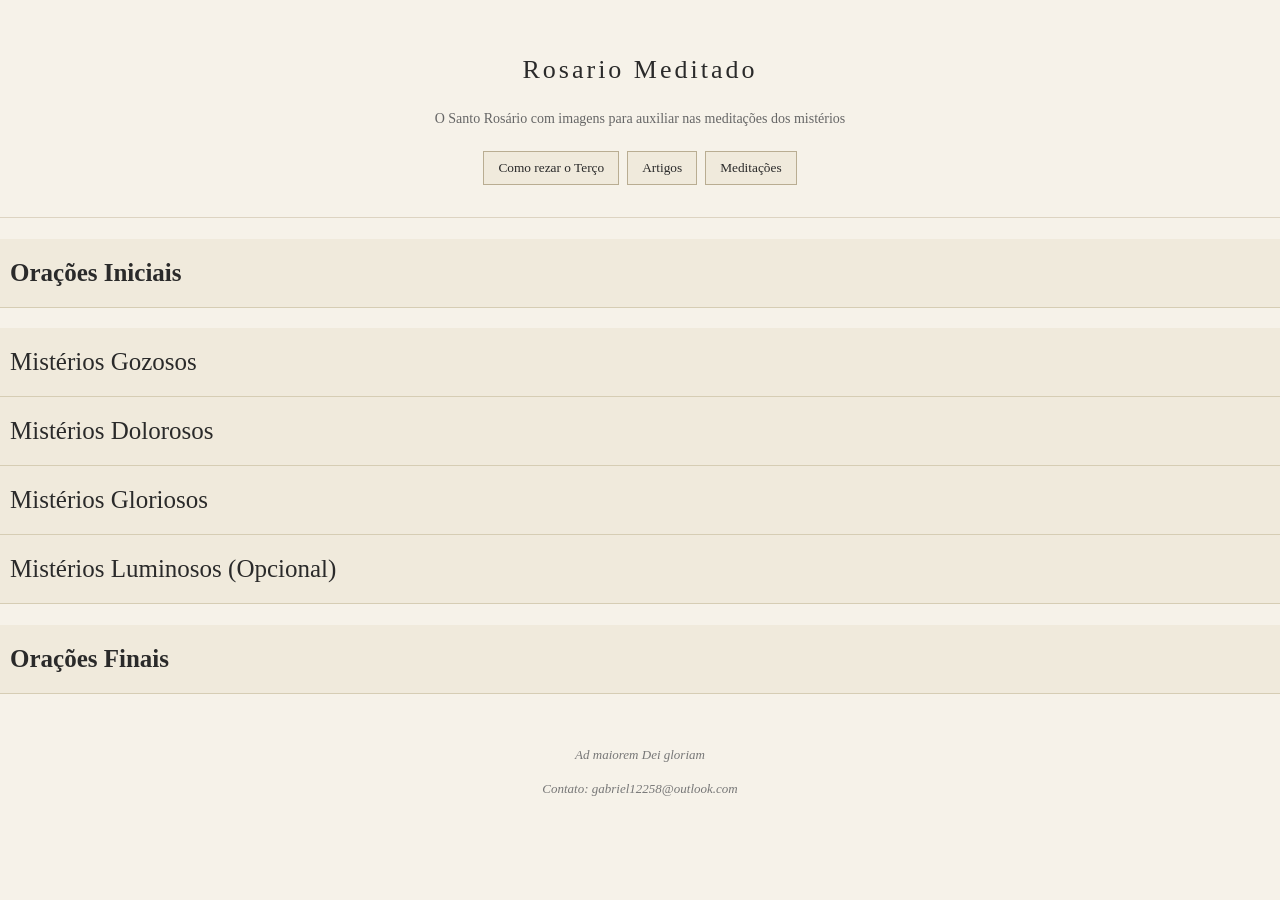
==== index.html @ eb262d43 "voltaoriginal" ====
<!DOCTYPE html>
<html lang="pt-BR">
<head>
<meta charset="UTF-8">
<meta name="viewport" content="width=device-width, initial-scale=1.0">
<title>Rosario Meditado – Meditações do rosário com imagens</title>
<link rel="icon" href="favicon.png" type="image/png">
<style>
body {
  margin: 0;
  font-family: Georgia, serif;
  background: #f6f2e9;
  color: #2a2a2a;
  line-height: 1.6;
}

header {
  text-align: center;
  padding: 32px 20px;
  border-bottom: 1px solid #ddd4c2;
}

header h1 {
  font-weight: normal;
  letter-spacing: 3px;
  font-size: 26px;
}

header p {
  font-size: 14px;
  color: #666;
}

.meditation-switch {
  margin-top: 20px;
  display: flex;
  flex-wrap: wrap;
  justify-content: center;
  gap: 8px;
}

.meditation-switch button {
  background: #f0eadc;
  border: 1px solid #b9ad92;
  padding: 8px 14px;
  font-family: inherit;
  cursor: pointer;
  color: #2a2a2a
}

/* TOGGLE */
.toggle h2 {
  font-size: 25px;
  padding: 14px 10px;
  cursor: pointer;
  border-bottom: 1px solid #d6cdb4;
  list-style: none;
  background: #f0eadc;
}


.content {
  display: none;
  padding: 20px;
}

/* CARROSSEL */
.carousel {
  position: relative;
  text-align: center;
}

.slide {
  display: none;
}

.slide.active {
  display: block;
}

.carousel img {
  display: block;
  max-width: 90%;
  width: auto;
  max-height: 320px;
  margin: 40px auto 24px auto;
  object-fit: contain;
  border-radius: 14px;
  box-shadow: 0 4px 10px rgba(0, 0, 0, 0.12);
  @media (max-width: 600px) {
  .carousel img {
    max-height: 240px;
    border-radius: 12px;
  }
}

}


/* TEXTO */
.meditation {
  font-size: 17px;
  padding: 0 10px;
}

/* BOTÕES */
.prev, .next {
  position: absolute;
  top: 40%;
  background: rgba(246,242,233,0.85);
  border: none;
  font-size: 22px;
  padding: 8px 12px;
  cursor: pointer;
}

.prev { left: 0; }
.next { right: 0; }

footer {
  text-align: center;
  padding: 30px;
  font-size: 13px;
  font-style: italic;
  color: #777;
}
.main-toggle summary {
  font-size: 25px;
  padding: 14px 10px;
  cursor: pointer;
  border-bottom: 1px solid #d6cdb4;
  list-style: none;
  background: #f0eadc;
}

.mystery-toggle summary {
  font-size: 18px;
  padding: 10px;
  cursor: pointer;
}



</style>
</head>

<body>

<header>
  <h1>Rosario Meditado</h1>
  <p>O Santo Rosário com imagens para auxiliar nas meditações dos mistérios</p>

  <div class="meditation-switch">
<button onclick="location.href='como-rezar-o-terco.html'">      
  Como rezar o Terço
    </button>
    <button onclick="location.href='paginaartigos.html'">
      Artigos
    </button>
    <button onclick="location.href='index.html'">
      Meditações
    </button>
  </div>
</header>

<main>

<!-- ORAÇÕES INICIAIS -->
<section class="toggle">
<h2 onclick="toggle(this)">Orações Iniciais</h2>
<div class="content">

<p><strong>Sinal da Cruz</strong></p>
<p><strong>Latim:</strong><br>
In nomine Patris, et Filii, et Spiritus Sancti. Amen.
</p>
<p><strong>Português:</strong><br>
Em nome do Pai, do Filho e do Espírito Santo. Amém.
</p>

<hr>

<p><strong>Credo</strong></p>
<p><strong>Latim:</strong><br>
Credo in Deum Patrem omnipotentem, Creatorem caeli et terrae.
Et in Iesum Christum, Filium eius unicum, Dominum nostrum,
qui conceptus est de Spiritu Sancto, natus ex Maria Virgine,
passus sub Pontio Pilato, crucifixus, mortuus et sepultus;
descendit ad inferos; tertia die resurrexit a mortuis;
ascendit ad caelos; sedet ad dexteram Dei Patris omnipotentis;
inde venturus est iudicare vivos et mortuos.
Credo in Spiritum Sanctum, sanctam Ecclesiam catholicam,
sanctorum communionem, remissionem peccatorum,
carnis resurrectionem, vitam aeternam. Amen.
</p>

<p><strong>Português:</strong><br>
Creio em Deus Pai todo-poderoso, Criador do céu e da terra;
e em Jesus Cristo, seu único Filho, nosso Senhor;
que foi concebido pelo poder do Espírito Santo;
nasceu da Virgem Maria; padeceu sob Pôncio Pilatos,
foi crucificado, morto e sepultado;
desceu à mansão dos mortos;
ressuscitou ao terceiro dia;
subiu aos céus;
está sentado à direita de Deus Pai todo-poderoso,
de onde há de vir a julgar os vivos e os mortos.
Creio no Espírito Santo,
na santa Igreja católica,
na comunhão dos santos,
na remissão dos pecados,
na ressurreição da carne,
na vida eterna. Amém.
</p>

<hr>

<p><strong>Pai-Nosso</strong></p>
<p><strong>Latim:</strong><br>
Pater noster, qui es in caelis,
sanctificetur nomen tuum;
adveniat regnum tuum;
fiat voluntas tua, sicut in caelo et in terra.
Panem nostrum quotidianum da nobis hodie;
et dimitte nobis debita nostra,
sicut et nos dimittimus debitoribus nostris;
et ne nos inducas in tentationem;
sed libera nos a malo. Amen.
</p>

<p><strong>Português:</strong><br>
Pai nosso que estais nos céus,
santificado seja o vosso nome;
venha a nós o vosso Reino;
seja feita a vossa vontade,
assim na terra como no céu.
O pão nosso de cada dia nos dai hoje;
perdoai-nos as nossas ofensas,
assim como nós perdoamos a quem nos tem ofendido;
e não nos deixeis cair em tentação,
mas livrai-nos do mal. Amém.
</p>

<hr>

<p><strong>Ave-Maria</strong></p>
<p><strong>Latim:</strong><br>
Ave Maria, gratia plena, Dominus tecum;
benedicta tu in mulieribus,
et benedictus fructus ventris tui, Iesus.
Sancta Maria, Mater Dei,
ora pro nobis peccatoribus,
nunc et in hora mortis nostrae. Amen.
</p>

<p><strong>Português:</strong><br>
Ave Maria, cheia de graça, o Senhor é convosco;
bendita sois vós entre as mulheres,
e bendito é o fruto do vosso ventre, Jesus.
Santa Maria, Mãe de Deus,
rogai por nós, pecadores,
agora e na hora de nossa morte. Amém.
</p>

<hr>

<p><strong>Glória ao Pai</strong></p>
<p><strong>Latim:</strong><br>
Gloria Patri, et Filio, et Spiritui Sancto.
Sicut erat in principio, et nunc, et semper,
et in saecula saeculorum. Amen.
</p>

<p><strong>Português:</strong><br>
Glória ao Pai, ao Filho e ao Espírito Santo.
Como era no princípio, agora e sempre.
Amém.
</p>

<hr>

<p><strong>Oração de Fátima – “Ó meu Jesus”</strong></p>
<p><strong>Latim:</strong><br>
O mi Iesu, dimitte nobis debita nostra,
libera nos ab igne inferni,
conduc in caelum omnes animas,
praesertim illas quae maxime indigent misericordia tua.
</p>

<p><strong>Português:</strong><br>
Ó meu Jesus, perdoai-nos os nossos pecados,
livrai-nos do fogo do inferno,
levai as almas todas para o céu,
socorrei principalmente as que mais precisarem da vossa misericórdia.
</p>

</div>
</section>



<!-- MISTÉRIOS GOZOSOS -->
<section>

<details class="main-toggle">
  <summary>Mistérios Gozosos</summary>
  <details class="mystery-toggle">
    <summary>1º Mistério — A Anunciação do Anjo a Maria</summary>

    <div class="carousel">
    <button class="prev" onclick="prevSlide(this)">❮</button>
<div class="slide active">
  <img src="images/gozosos/0.jpg" alt="">
  <p class="meditation">
    Maria, jovem temente a Deus, perseverante na oração e obediente. Imaculada e sempre pronta para fazer a vontade de Deus, recebeu a honra de ser a Mãe de Deus Filho, assumindo com amor e responsabilidade a missão de gerar, cuidar e educar Aquele que é o Salvador do mundo.
    <br><strong>Pai nosso que estais no céu...</strong>
  </p>
</div>

<div class="slide">
  <img src="images/gozosos/1.jpg" alt="">
  <p class="meditation">
    O Anjo Gabriel é enviado por Deus a uma cidade chamada Nazaré, na Galileia.
    <br><strong>Ave Maria, cheia de graça...</strong>
  </p>
</div>

<div class="slide">
  <img src="images/gozosos/2.jpg" alt="">
  <p class="meditation">
    Ele vai até a humilde morada de uma Virgem chamada Maria.
    <br><strong>Ave Maria, cheia de graça...</strong>
  </p>
</div>

<div class="slide">
  <img src="images/gozosos/3.jpg" alt="">
  <p class="meditation">
    Maria, em profunda oração, escuta a belíssima saudação do Anjo.
    <br><strong>Ave Maria, cheia de graça...</strong>
  </p>
</div>

<div class="slide">
  <img src="images/gozosos/4.jpg" alt="">
  <p class="meditation">
    “Ave, cheia de graça, o Senhor é contigo. Bendita és tu entre as mulheres.”
    <br><strong>Ave Maria, cheia de graça...</strong>
  </p>
</div>

<div class="slide">
  <img src="images/gozosos/5.jpg" alt="">
  <p class="meditation">
    Maria se perturba ao ouvir a saudação do Anjo.
    <br><strong>Ave Maria, cheia de graça...</strong>
  </p>
</div>

<div class="slide">
  <img src="images/gozosos/6.jpg" alt="">
  <p class="meditation">
    O Anjo anuncia a Encarnação do Verbo, Jesus Cristo.
    <br><strong>Ave Maria, cheia de graça...</strong>
  </p>
</div>

<div class="slide">
  <img src="images/gozosos/7.jpg" alt="">
  <p class="meditation">
    A Santíssima Virgem pergunta como se dará a concepção, pois vive no propósito da virgindade.
    <br><strong>Ave Maria, cheia de graça...</strong>
  </p>
</div>

<div class="slide">
  <img src="images/gozosos/8.jpg" alt="">
  <p class="meditation">
    O Anjo responde que o Espírito Santo descerá sobre ela, e o poder do Altíssimo a cobrirá com sua sombra; por isso, o Menino será chamado Filho de Deus.
    <br><strong>Ave Maria, cheia de graça...</strong>
  </p>
</div>

<div class="slide">
  <img src="images/gozosos/9.jpg" alt="">
  <p class="meditation">
    Maria se coloca prontamente à disposição da vontade divina: “Eis aqui a serva do Senhor; faça-se em mim segundo a tua palavra.”
    <br><strong>Ave Maria, cheia de graça...</strong>
  </p>
</div>

<div class="slide">
  <img src="images/gozosos/10.jpg" alt="">
  <p class="meditation">
    Pela sua obediência e fé, Maria torna-se a nova Arca da Aliança.
    <br><strong>Ave Maria, cheia de graça...</strong>
  </p>
  <p><strong>Glória ao Pai, ao Filho e ao Espírito Santo.
Como era no princípio, agora e sempre.
Amém.</strong><br>
</p>
<p><strong>Ó meu Jesus, perdoai-nos os nossos pecados,
livrai-nos do fogo do inferno,
levai as almas todas para o céu,
socorrei principalmente as que mais precisarem da vossa misericórdia.</strong><br>
</p>
</div>
  <button class="next" onclick="nextSlide(this)">❯</button>
  </details>
  
<details class="mystery-toggle">
    <summary>2º Mistério — A Visitação de Maria a Isabel</summary>

    <div class="carousel">
    <button class="prev" onclick="prevSlide(this)">❮</button>
<div class="slide active">
  <img src="images/gozosos/11.jpg" alt="">
  <p class="meditation">
Maria, grávida do Verbo, coloca-se prontamente a caminho para servir. Dirige-se com pressa a uma cidade da Judeia para auxiliar sua prima Isabel durante a gestação. Nesse gesto, a Santíssima Virgem manifesta a verdadeira caridade cristã: um amor totalmente atento às necessidades do próximo.
    <br><strong>Pai nosso, que estais no céu...</strong>
  </p>
</div>

<div class="slide">
  <img src="images/gozosos/12.jpg" alt="">
  <p class="meditation">
Movida pelo desejo de ajudar sua prima Isabel em sua gestação, Maria parte de Nazaré para uma cidade da Judeia, percorrendo cerca de 150 km.    <br><strong>Ave Maria, cheia de graça...</strong>
  </p>
</div>

<div class="slide">
  <img src="images/gozosos/13.jpg" alt="">
  <p class="meditation">
Isabel está no sexto mês de gravidez, apesar de ser considerada estéril.
    <br><strong>Ave Maria, cheia de graça...</strong>
  </p>
</div>

<div class="slide">
  <img src="images/gozosos/14.jpg" alt="">
  <p class="meditation">
Maria manifesta que é verdadeiramente a serva do Senhor, sempre pronta a cumprir a vontade divina, servindo com amor ao próximo.    <br><strong>Ave Maria, cheia de graça...</strong>
  </p>
</div>

<div class="slide">
  <img src="images/gozosos/15.jpg" alt="">
  <p class="meditation">
Ao chegar à Judeia, Maria saúda Isabel, e João Batista salta de alegria em seu ventre, ficando Isabel cheia do Espírito Santo.    <br><strong>Ave Maria, cheia de graça...</strong>
  </p>
</div>

<div class="slide">
  <img src="images/gozosos/16.jpg" alt="">
  <p class="meditation">
Isabel exclama: “Bendita és tu entre as mulheres, e bendito é o fruto do teu ventre”.    <br><strong>Ave Maria, cheia de graça...</strong>
  </p>
</div>

<div class="slide">
  <img src="images/gozosos/17.jpg" alt="">
  <p class="meditation">
Isabel reconhece que está diante da Mãe do seu Senhor.
    <br><strong>Ave Maria, cheia de graça...</strong>
  </p>
</div>

<div class="slide">
  <img src="images/gozosos/18.jpg" alt="">
  <p class="meditation">
Maria então exalta o Senhor por meio do Magnificat.
    <br><strong>Ave Maria, cheia de graça...</strong>
  </p>
</div>

<div class="slide">
  <img src="images/gozosos/19.jpg" alt="">
  <p class="meditation">
“A minha alma glorifica ao Senhor, e o meu espírito exulta em Deus, meu Salvador.”
    <br><strong>Ave Maria, cheia de graça...</strong>
  </p>
</div>

<div class="slide">
  <img src="images/gozosos/20.jpg" alt="">
  <p class="meditation">
Com profunda humildade, Maria reconhece que é totalmente dependente de Deus e que todas as graças provêm d’Ele.
    <br><strong>Ave Maria, cheia de graça...</strong>
  </p>
</div>

<div class="slide">
  <img src="images/gozosos/21.jpg" alt="">
  <p class="meditation">
Maria permanece com Isabel por cerca de três meses, prestando-lhe auxílio, e depois retorna à sua casa.
    <br><strong>Ave Maria, cheia de graça...</strong>
  </p>
  <p><strong>Glória ao Pai, ao Filho e ao Espírito Santo.
Como era no princípio, agora e sempre.
Amém.</strong><br>
</p>
<p><strong>Ó meu Jesus, perdoai-nos os nossos pecados,
livrai-nos do fogo do inferno,
levai as almas todas para o céu,
socorrei principalmente as que mais precisarem da vossa misericórdia.</strong><br>
</p>
</div>
 <button class="next" onclick="nextSlide(this)">❯</button>
  </details>

  <details class="mystery-toggle">
    <summary>3º Mistério — Nascimento de Jesus Cristo</summary>
    <div class="carousel">
    <button class="prev" onclick="prevSlide(this)">❮</button>
<div class="slide active">
    <img src="images/gozosos/22.jpg" alt="">
  <p class="meditation">
    O Filho eterno de Deus assumiu a nossa natureza humana, não para ocultar sua divindade, mas para torná-la acessível à nossa realidade, aproximando-Se de nós com amor e misericórdia. Ao fazer-Se homem, Jesus veio ao mundo para nos salvar, reparar os pecados da humanidade e reconciliar-nos com o Pai, oferecendo-Se em sacrifício por nossa redenção.
    <br><strong>Pai nosso que estais no céu...</strong>
  </p>
</div>

<div class="slide">
  <img src="images/gozosos/23.jpg" alt="">
  <p class="meditation">
    José parte de Nazaré para Belém da Judeia a fim de se recensear, juntamente com Maria, que estava grávida.
    <br><strong>Ave Maria, cheia de graça...</strong>
  </p>
</div>

<div class="slide">
  <img src="images/gozosos/24.jpg" alt="">
  <p class="meditation">
    Chegando a Belém da Judeia, Maria dá à luz o Redentor.
    <br><strong>Ave Maria, cheia de graça...</strong>
  </p>
</div>

<div class="slide">
  <img src="images/gozosos/25.jpg" alt="">
  <p class="meditation">
    A Santíssima Virgem dá à luz Aquele que é a Luz do mundo.
    <br><strong>Ave Maria, cheia de graça...</strong>
  </p>
</div>

<div class="slide">
  <img src="images/gozosos/26.jpg" alt="">
  <p class="meditation">
    Não havendo lugar na estalagem, Maria acolhe Jesus em seus braços e o deita em uma manjedoura.
    <br><strong>Ave Maria, cheia de graça...</strong>
  </p>
</div>

<div class="slide">
  <img src="images/gozosos/27.jpg" alt="">
  <p class="meditation">
    Contemplamos a profunda humildade da Sagrada Família e pedimos a graça da pobreza de espírito.
    <br><strong>Ave Maria, cheia de graça...</strong>
  </p>
</div>

<div class="slide">
  <img src="images/gozosos/28.jpg" alt="">
  <p class="meditation">
    Um Anjo do Senhor aparece aos pastores que velavam seus rebanhos naquela noite, anunciando o nascimento do Salvador.
    <br><strong>Ave Maria, cheia de graça...</strong>
  </p>
</div>

<div class="slide">
  <img src="images/gozosos/29.jpg" alt="">
  <p class="meditation">
    Em seguida, uma multidão do exército celeste louva a Deus, dizendo: “Glória a Deus nas alturas, e paz na terra aos homens de boa vontade”.
    <br><strong>Ave Maria, cheia de graça...</strong>
  </p>
</div>

<div class="slide">
  <img src="images/gozosos/30.jpg" alt="">
  <p class="meditation">
    Os pastores vão apressadamente até a manjedoura, onde encontram o Menino Jesus, O adoram e anunciam a todos o que lhes fora revelado.
    <br><strong>Ave Maria, cheia de graça...</strong>
  </p>
</div>

<div class="slide">
  <img src="images/gozosos/31.jpg" alt="">
  <p class="meditation">
    Maria, porém, guarda todas essas coisas em seu coração, meditando-as em silêncio.
    <br><strong>Ave Maria, cheia de graça...</strong>
  </p>
</div>

<div class="slide">
  <img src="images/gozosos/32.jpg" alt="">
  <p class="meditation">
    A exemplo da Virgem Maria, peçamos a graça de ouvir, guardar e meditar a Palavra de Deus em nossos corações.
    <br><strong>Ave Maria, cheia de graça...</strong>
     </p>
  <p><strong>Glória ao Pai, ao Filho e ao Espírito Santo.
Como era no princípio, agora e sempre.
Amém.</strong><br>
</p>
<p><strong>Ó meu Jesus, perdoai-nos os nossos pecados,
livrai-nos do fogo do inferno,
levai as almas todas para o céu,
socorrei principalmente as que mais precisarem da vossa misericórdia.</strong><br>
</p>
</div>
 <button class="next" onclick="nextSlide(this)">❯</button>
  </details>

<details class="mystery-toggle">
    <summary>4º Mistério — Apresentação de Jesus no Templo</summary>
    <div class="carousel">
    <button class="prev" onclick="prevSlide(this)">❮</button>
<div class="slide active">
  <img src="images/gozosos/33.jpg" alt="">
  <p class="meditation">
    Em obediência à Lei de Moisés, Maria e José levam o Menino Jesus ao Templo para apresentá-lo ao Senhor e cumprir o rito da purificação da mãe, embora Jesus, verdadeiro Deus, não necessitasse ser resgatado, e Maria, Imaculada, não precisasse de purificação. Submetendo-se livremente à Lei, manifestam as virtudes da humildade e da obediência.
    <br><strong>Pai nosso que estais no céu...</strong>
  </p>
</div>

<div class="slide">
  <img src="images/gozosos/34.jpg" alt="">
  <p class="meditation">
    Após se completarem os dias da purificação de Maria, levam o Menino Jesus ao Templo para apresentá-Lo e cumprir a Lei do Senhor.
    <br><strong>Ave Maria, cheia de graça...</strong>
  </p>
</div>

<div class="slide">
  <img src="images/gozosos/35.jpg" alt="">
  <p class="meditation">
    Cristo entra na história humana não para abolir a Lei, mas para cumpri-la desde o início.
    <br><strong>Ave Maria, cheia de graça...</strong>
  </p>
</div>

<div class="slide">
  <img src="images/gozosos/36.jpg" alt="">
  <p class="meditation">
    Jesus nos ensina que a verdadeira fidelidade a Deus se vive também nos pequenos atos de obediência.
    <br><strong>Ave Maria, cheia de graça...</strong>
  </p>
</div>

<div class="slide">
  <img src="images/gozosos/37.jpg" alt="">
  <p class="meditation">
    Conforme o costume da Lei, ofereciam animais em sacrifício na apresentação; Maria e José oferecem um par de pombinhas, o sacrifício dos pobres.
    <br><strong>Ave Maria, cheia de graça...</strong>
  </p>
</div>

<div class="slide">
  <img src="images/gozosos/38.jpg" alt="">
  <p class="meditation">
    Contemplamos São José, modelo de fé obediente, que conduz sua família sempre segundo a vontade divina.
    <br><strong>Ave Maria, cheia de graça...</strong>
  </p>
</div>

<div class="slide">
  <img src="images/gozosos/39.jpg" alt="">
  <p class="meditation">
    No Templo encontra-se um homem justo e piedoso, cheio do Espírito Santo, chamado Simeão.
    <br><strong>Ave Maria, cheia de graça...</strong>
  </p>
</div>

<div class="slide">
  <img src="images/gozosos/40.jpg" alt="">
  <p class="meditation">
    Simeão havia recebido a revelação de que não morreria sem antes ver o Cristo do Senhor.
    <br><strong>Ave Maria, cheia de graça...</strong>
  </p>
</div>

<div class="slide">
  <img src="images/gozosos/41.jpg" alt="">
  <p class="meditation">
    Tomando o Menino Jesus em seus braços, Simeão proclama louvores a Deus.
    <br><strong>Ave Maria, cheia de graça...</strong>
  </p>
</div>

<div class="slide">
  <img src="images/gozosos/42.jpg" alt="">
  <p class="meditation">
    Simeão profetiza à Virgem Maria que uma espada transpassará o seu coração, anunciando a dor que ela sofrerá na Paixão de Cristo.
    <br><strong>Ave Maria, cheia de graça...</strong>
  </p>
</div>

<div class="slide">
  <img src="images/gozosos/43.jpg" alt="">
  <p class="meditation">
    Depois de cumprirem tudo o que determinava a Lei do Senhor, a Sagrada Família retorna para Nazaré.
    <br><strong>Ave Maria, cheia de graça...</strong>
    </p>
    <p><strong>Glória ao Pai, ao Filho e ao Espírito Santo.
Como era no princípio, agora e sempre.
Amém.</strong><br>
</p>
<p><strong>Ó meu Jesus, perdoai-nos os nossos pecados,
livrai-nos do fogo do inferno,
levai as almas todas para o céu,
socorrei principalmente as que mais precisarem da vossa misericórdia.</strong><br>
</p>
</div>
 <button class="next" onclick="nextSlide(this)">❯</button>
  </details>


<details class="mystery-toggle">
    <summary>5º Mistério — Perca e o Encontro de Jesus</summary>
    <div class="carousel">
    <button class="prev" onclick="prevSlide(this)">❮</button>
<div class="slide active">
  <img src="images/gozosos/44.jpg" alt="">
  <p class="meditation">
    Após celebrarem a festa da Páscoa em Jerusalém, Maria e José retomam o caminho de volta, quando percebem, com grande dor, que o Menino Jesus não se encontra. A angústia dessa perda ensina-nos quanto é doloroso viver afastados de Cristo e quanto devemos empenhar-nos em buscá-Lo com perseverança.
    <br><strong>Pai nosso que estais no céu...</strong>
  </p>
</div>

<div class="slide">
  <img src="images/gozosos/45.jpg" alt="">
  <p class="meditation">
    Aos doze anos, Jesus sobe a Jerusalém com Maria e José para a festa da Páscoa.
    <br><strong>Ave Maria, cheia de graça...</strong>
  </p>
</div>

<div class="slide">
  <img src="images/gozosos/46.jpg" alt="">
  <p class="meditation">
    Ao retornarem para casa, Maria e José percebem que o Menino Jesus não estava entre eles.
    <br><strong>Ave Maria, cheia de graça...</strong>
  </p>
</div>

<div class="slide">
  <img src="images/gozosos/47.jpg" alt="">
  <p class="meditation">
    Angustiados, voltam a Jerusalém à sua procura, mas não O encontram.
    <br><strong>Ave Maria, cheia de graça...</strong>
  </p>
</div>

<div class="slide">
  <img src="images/gozosos/48.jpg" alt="">
  <p class="meditation">
    Contemplamos a dor da ausência de Cristo em nossas vidas.
    <br><strong>Ave Maria, cheia de graça...</strong>
  </p>
</div>

<div class="slide">
  <img src="images/gozosos/49.jpg" alt="">
  <p class="meditation">
    Peçamos a graça de jamais nos conformarmos em viver afastados d’Ele.
    <br><strong>Ave Maria, cheia de graça...</strong>
  </p>
</div>

<div class="slide">
  <img src="images/gozosos/50.jpg" alt="">
  <p class="meditation">
    Somente após três dias, encontram Jesus no Templo, sentado entre os doutores, ouvindo-os e ensinando a Palavra de Deus.
    <br><strong>Ave Maria, cheia de graça...</strong>
  </p>
</div>

<div class="slide">
  <img src="images/gozosos/51.jpg" alt="">
  <p class="meditation">
    A Sabedoria eterna nos ensina, com mansidão, a ouvir antes de falar.
    <br><strong>Ave Maria, cheia de graça...</strong>
  </p>
</div>

<div class="slide">
  <img src="images/gozosos/52.jpg" alt="">
  <p class="meditation">
    Ao ser encontrado por seus pais, Jesus afirma que deve ocupar-Se das coisas de seu Pai celeste.
    <br><strong>Ave Maria, cheia de graça...</strong>
  </p>
</div>

<div class="slide">
  <img src="images/gozosos/53.jpg" alt="">
  <p class="meditation">
    Retornando para Nazaré, Jesus se submete a Maria e José com perfeita obediência.
    <br><strong>Ave Maria, cheia de graça...</strong>
  </p>
</div>

<div class="slide">
  <img src="images/gozosos/54.jpg" alt="">
  <p class="meditation">
    A humildade de Cristo santifica a vida familiar e nos ensina o valor da obediência cristã.
    <br><strong>Ave Maria, cheia de graça...</strong>
     </p>
     <p><strong>Glória ao Pai, ao Filho e ao Espírito Santo.
Como era no princípio, agora e sempre.
Amém.</strong><br>
</p>
<p><strong>Ó meu Jesus, perdoai-nos os nossos pecados,
livrai-nos do fogo do inferno,
levai as almas todas para o céu,
socorrei principalmente as que mais precisarem da vossa misericórdia.</strong><br>
</p>
</div>
 <button class="next" onclick="nextSlide(this)">❯</button>
  </details>
  </p>
</div>
</div>
</section>
</details>
</section>
<!-- MISTÉRIOS DOLOROSOS -->
<details class="main-toggle">
  <summary>Mistérios Dolorosos</summary>
  <details class="mystery-toggle">
    <summary>1º Mistério — A agonia de Jesus no horto</summary>

    <div class="carousel">
    <button class="prev" onclick="prevSlide(this)">❮</button>
<div class="slide active">
  <img src="images/dolorosos/1.jpg" alt="">
  <p class="meditation">
    A agonia no Horto revela a verdadeira humanidade de Jesus, que teme a dor mas aceita livremente a Paixão para reparar a desobediência do pecado e nos conceder o caminho da salvação.
    <br><strong>Pai nosso que estais no céu...</strong>
  </p>
</div>

<div class="slide">
  <img src="images/dolorosos/2.jpg" alt="">
  <p class="meditation">
    Jesus dirige-Se ao Horto das Oliveiras acompanhado de seus discípulos.
    <br><strong>Ave Maria, cheia de graça...</strong>
  </p>
</div>

<div class="slide">
  <img src="images/dolorosos/3.jpg" alt="">
  <p class="meditation">
    Ele exorta os discípulos a vigiar e orar, para que não caiam em tentação.
    <br><strong>Ave Maria, cheia de graça...</strong>
  </p>
</div>

<div class="slide">
  <img src="images/dolorosos/4.jpg" alt="">
  <p class="meditation">
    Jesus afasta-Se para orar e pede ao Pai que afaste d’Ele o cálice, mas submete-Se plenamente à vontade divina.
    <br><strong>Ave Maria, cheia de graça...</strong>
  </p>
</div>

<div class="slide">
  <img src="images/dolorosos/5.jpg" alt="">
  <p class="meditation">
    Contemplamos a obediência perfeita de Jesus, que aceita a vontade do Pai por amor a nós.
    <br><strong>Ave Maria, cheia de graça...</strong>
  </p>
</div>

<div class="slide">
  <img src="images/dolorosos/6.jpg" alt="">
  <p class="meditation">
    Sua tristeza e angústia são tão intensas que Ele chega a suar sangue, carregando o peso dos pecados da humanidade.
    <br><strong>Ave Maria, cheia de graça...</strong>
  </p>
</div>

<div class="slide">
  <img src="images/dolorosos/7.jpg" alt="">
  <p class="meditation">
    Peçamos a graça de reconhecer a gravidade de nossos pecados.
    <br><strong>Ave Maria, cheia de graça...</strong>
  </p>
</div>

<div class="slide">
  <img src="images/dolorosos/8.jpg" alt="">
  <p class="meditation">
    Fortalecido na oração, Cristo entrega-Se livremente à sua Paixão.
    <br><strong>Ave Maria, cheia de graça...</strong>
  </p>
</div>

<div class="slide">
  <img src="images/dolorosos/9.jpg" alt="">
  <p class="meditation">
    Ele encontra os discípulos adormecidos; reconheçamos nossas fraquezas espirituais e peçamos a Deus a graça da vigilância.
    <br><strong>Ave Maria, cheia de graça...</strong>
  </p>
</div>

<div class="slide">
  <img src="images/dolorosos/10.jpg" alt="">
  <p class="meditation">
    Aproximam-se de Jesus as tropas, acompanhadas de Judas, o traidor.
    <br><strong>Ave Maria, cheia de graça...</strong>
  </p>
</div>

<div class="slide">
  <img src="images/dolorosos/11.jpg" alt="">
  <p class="meditation">
    Pedro tenta defendê-Lo com a espada, mas é repreendido, pois Cristo escolhe livremente o caminho da Paixão.
    <br><strong>Ave Maria, cheia de graça...</strong>
</p>
<p><strong>Glória ao Pai, ao Filho e ao Espírito Santo.
Como era no princípio, agora e sempre.
Amém.</strong><br>
</p>
<p><strong>Ó meu Jesus, perdoai-nos os nossos pecados,
livrai-nos do fogo do inferno,
levai as almas todas para o céu,
socorrei principalmente as que mais precisarem da vossa misericórdia.</strong><br>
</p>
</div>
 <button class="next" onclick="nextSlide(this)">❯</button>
  </details>


<details class="mystery-toggle">
    <summary>2º Mistério — A flagelação de Jesus</summary>
    <div class="carousel">
    <button class="prev" onclick="prevSlide(this)">❮</button>
<div class="slide active">
  <img src="images/dolorosos/12.jpg" alt="">
  <p class="meditation">
    Medite a grande humilhação que passou Jesus Cristo, por nós. Que através desse mistério nós possamos reconhecer a dor do pecado e que o sofrimento de Cristo não tenha sido em vão.
    <br><strong>Pai nosso que estais no céu...</strong>
  </p>
</div>

<div class="slide">
  <img src="images/dolorosos/13.jpg" alt="">
  <p class="meditation">
    Jesus é condenado à morte.
    <br><strong>Ave Maria, cheia de graça...</strong>
  </p>
</div>

<div class="slide">
  <img src="images/dolorosos/14.jpg" alt="">
  <p class="meditation">
    Pilatos manda que Cristo seja flagelado, e Ele é atado à coluna.
    <br><strong>Ave Maria, cheia de graça...</strong>
  </p>
</div>

<div class="slide">
  <img src="images/dolorosos/15.jpg" alt="">
  <p class="meditation">
    Diante de muitos algozes, que empunham chicotes com pontas de chumbo, Jesus é cruelmente açoitado.
    <br><strong>Ave Maria, cheia de graça...</strong>
  </p>
</div>

<div class="slide">
  <img src="images/dolorosos/16.jpg" alt="">
  <p class="meditation">
    O Filho de Deus é profundamente humilhado, dilacerado e cuspido.
    <br><strong>Ave Maria, cheia de graça...</strong>
  </p>
</div>

<div class="slide">
  <img src="images/dolorosos/17.jpg" alt="">
  <p class="meditation">
    Chagas se abrem no corpo do Redentor, derramando o sangue que purifica e salva.
    <br><strong>Ave Maria, cheia de graça...</strong>
  </p>
</div>

<div class="slide">
  <img src="images/dolorosos/18.jpg" alt="">
  <p class="meditation">
    Quantas injustiças Jesus sofreu por você!
    <br><strong>Ave Maria, cheia de graça...</strong>
  </p>
</div>

<div class="slide">
  <img src="images/dolorosos/19.jpg" alt="">
  <p class="meditation">
    Mesmo tendo o poder de impedir tudo isso, Ele aceita todo o sofrimento sem se defender.
    <br><strong>Ave Maria, cheia de graça...</strong>
  </p>
</div>

<div class="slide">
  <img src="images/dolorosos/20.jpg" alt="">
  <p class="meditation">
    Oferece a dor que sente em reparação pelos pecadores.
    <br><strong>Ave Maria, cheia de graça...</strong>
  </p>
</div>

<div class="slide">
  <img src="images/dolorosos/21.jpg" alt="">
  <p class="meditation">
    Mais chicotadas, bofetadas e gritos blasfemos… e Cristo continua sofrendo por você.
    <br><strong>Ave Maria, cheia de graça...</strong>
  </p>
</div>

<div class="slide">
  <img src="images/dolorosos/22.jpg" alt="">
  <p class="meditation">
    Em meio a todo esse padecimento, Jesus nos dá a esperança da vida eterna.
    <br><strong>Ave Maria, cheia de graça...</strong>
    <p><strong>Glória ao Pai, ao Filho e ao Espírito Santo.
Como era no princípio, agora e sempre.
Amém.</strong><br>
</p>
<p><strong>Ó meu Jesus, perdoai-nos os nossos pecados,
livrai-nos do fogo do inferno,
levai as almas todas para o céu,
socorrei principalmente as que mais precisarem da vossa misericórdia.</strong><br>
</p>
</p>
</div>
 <button class="next" onclick="nextSlide(this)">❯</button>
  </details>

<details class="mystery-toggle">
    <summary>3º Mistério — Coroação de espinhos em Jesus</summary>
    <div class="carousel">
    <button class="prev" onclick="prevSlide(this)">❮</button>
<div class="slide active">
  <img src="images/dolorosos/23.jpg" alt="">
  <p class="meditation">
    Jesus é novamente humilhado: vestem-no com trajes de rei para zombar de sua realeza e colocam-lhe uma coroa de espinhos, que rasga sua cabeça, ferindo-O profundamente, mas o seu amor prevalece.
    <br><strong>Pai nosso que estais no céu...</strong>
  </p>
</div>

<div class="slide">
  <img src="images/dolorosos/24.jpg" alt="">
  <p class="meditation">
    Jesus continua a ouvir blasfêmias e insultos por parte dos soldados.
    <br><strong>Ave Maria, cheia de graça...</strong>
  </p>
</div>

<div class="slide">
  <img src="images/dolorosos/25.jpg" alt="">
  <p class="meditation">
    Eles retiram as vestes de Jesus e O revestem com um manto de púrpura, colocando-Lhe um cetro de cana e uma coroa de espinhos.
    <br><strong>Ave Maria, cheia de graça...</strong>
  </p>
</div>

<div class="slide">
  <img src="images/dolorosos/26.jpg" alt="">
  <p class="meditation">
    A coroa, feita de espinhos grandes e pontiagudos, causa ferimentos profundos na cabeça de Cristo.
    <br><strong>Ave Maria, cheia de graça...</strong>
  </p>
</div>

<div class="slide">
  <img src="images/dolorosos/27.jpg" alt="">
  <p class="meditation">
    Ela é cravada em sua cabeça com golpes violentos.
    <br><strong>Ave Maria, cheia de graça...</strong>
  </p>
</div>

<div class="slide">
  <img src="images/dolorosos/28.jpg" alt="">
  <p class="meditation">
    Zombando d’Ele, dizem com ironia: “Salve, Rei dos Judeus!”.
    <br><strong>Ave Maria, cheia de graça...</strong>
  </p>
</div>

<div class="slide">
  <img src="images/dolorosos/29.jpg" alt="">
  <p class="meditation">
    Jesus segue sendo rejeitado pelo seu povo, a gritos de ofensas”.
    <br><strong>Ave Maria, cheia de graça...</strong>
  </p>
</div>

<div class="slide">
  <img src="images/dolorosos/30.jpg" alt="">
  <p class="meditation">
    Com dor, recordamos que o mundo continua a rejeitar Cristo até os dias de hoje.
    <br><strong>Ave Maria, cheia de graça...</strong>
  </p>
</div>

<div class="slide">
  <img src="images/dolorosos/31.jpg" alt="">
  <p class="meditation">
    Eles cospem em Jesus, tomam o cetro de cana e O golpeiam com ele.
    <br><strong>Ave Maria, cheia de graça...</strong>
  </p>
</div>

<div class="slide">
  <img src="images/dolorosos/32.jpg" alt="">
  <p class="meditation">
    Cristo aceita todas essas humilhações em profundo silêncio.
    <br><strong>Ave Maria, cheia de graça...</strong>
  </p>
</div>

<div class="slide">
  <img src="images/dolorosos/33.jpg" alt="">
  <p class="meditation">
    Perguntemo-nos: temos nós força para carregar nossa cruz em silêncio, unidos a Cristo?
    <br><strong>Ave Maria, cheia de graça...</strong>
</p>
<p><strong>Glória ao Pai, ao Filho e ao Espírito Santo.
Como era no princípio, agora e sempre.
Amém.</strong><br>
</p>
<p><strong>Ó meu Jesus, perdoai-nos os nossos pecados,
livrai-nos do fogo do inferno,
levai as almas todas para o céu,
socorrei principalmente as que mais precisarem da vossa misericórdia.</strong><br>
</p>
</div>
 <button class="next" onclick="nextSlide(this)">❯</button>
  </details>


<details class="mystery-toggle">
    <summary>4º Mistério — Jesus carregando a cruz até o Calvário</summary>
    <div class="carousel">
    <button class="prev" onclick="prevSlide(this)">❮</button>
<div class="slide active">
  <img src="images/dolorosos/34.jpg" alt="">
  <p class="meditation">
    Contemplo Jesus indo para o Calvário com a Cruz nos ombros, carregando os pecados de toda a humanidade. Muito ferido, Ele caminha em silêncio, obedecendo ao Pai e oferecendo cada passo por amor. Em suas quedas, Jesus nos ensina que a salvação passa por aceitar a cruz com fé e união à vontade de Deus.
    <br><strong>Pai nosso que estais no céu...</strong>
  </p>
</div>

<div class="slide">
  <img src="images/dolorosos/35.jpg" alt="">
  <p class="meditation">
    Jesus recebe a cruz de madeira e compreende que ela não é apenas um peso, mas o meio escolhido para salvar a humanidade.
    <br><strong>Ave Maria, cheia de graça...</strong>
  </p>
</div>

<div class="slide">
  <img src="images/dolorosos/36.jpg" alt="">
  <p class="meditation">
    Ele mostra, na prática, seu ensinamento: tomar a cruz de cada dia e segui-Lo sem murmurações.
    <br><strong>Ave Maria, cheia de graça...</strong>
  </p>
</div>

<div class="slide">
  <img src="images/dolorosos/37.jpg" alt="">
  <p class="meditation">
    Peçamos a Deus a graça de suportar nossas cruzes diárias, sem fugir delas.
    <br><strong>Ave Maria, cheia de graça...</strong>
  </p>
</div>

<div class="slide">
  <img src="images/dolorosos/38.jpg" alt="">
  <p class="meditation">
    Sob o peso da cruz, Jesus cai por várias vezes, mas se levanta e segue firme para cumprir a missão de redimir os pecados do mundo.
    <br><strong>Ave Maria, cheia de graça...</strong>
  </p>
</div>

<div class="slide">
  <img src="images/dolorosos/39.jpg" alt="">
  <p class="meditation">
    No caminho, Jesus encontra sua Mãe, e sua presença torna-se consolo no sofrimento.
    <br><strong>Ave Maria, cheia de graça...</strong>
  </p>
</div>

<div class="slide">
  <img src="images/dolorosos/40.jpg" alt="">
  <p class="meditation">
    Contemplamos a dor da Mãe Santíssima ao ver seu Filho desfigurado, humilhado e aflito.
    <br><strong>Ave Maria, cheia de graça...</strong>
  </p>
</div>

<div class="slide">
  <img src="images/dolorosos/41.jpg" alt="">
  <p class="meditation">
    Surge então um homem chamado Simão de Cirene, que ajuda Jesus a carregar a cruz, ensinando-nos que sozinhos nada podemos.
    <br><strong>Ave Maria, cheia de graça...</strong>
  </p>
</div>

<div class="slide">
  <img src="images/dolorosos/42.jpg" alt="">
  <p class="meditation">
    Senhor, cura em nós o egoísmo e a prepotência.
    <br><strong>Ave Maria, cheia de graça...</strong>
  </p>
</div>

<div class="slide">
  <img src="images/dolorosos/43.jpg" alt="">
  <p class="meditation">
    Jesus encontra um grupo de mulheres que choram por sua Paixão e as consola.
    <br><strong>Ave Maria, cheia de graça...</strong>
  </p>
</div>

<div class="slide">
  <img src="images/dolorosos/44.jpg" alt="">
  <p class="meditation">
    Contemplamos a compaixão e o amor de Cristo pelo próximo, que, mesmo no auge do sofrimento, não deixa de cuidar dos outros.
    <br><strong>Ave Maria, cheia de graça...</strong>
 </p>
 <p><strong>Glória ao Pai, ao Filho e ao Espírito Santo.
Como era no princípio, agora e sempre.
Amém.</strong><br>
</p>
<p><strong>Ó meu Jesus, perdoai-nos os nossos pecados,
livrai-nos do fogo do inferno,
levai as almas todas para o céu,
socorrei principalmente as que mais precisarem da vossa misericórdia.</strong><br>
</p>
</div>
 <button class="next" onclick="nextSlide(this)">❯</button>
  </details>


<details class="mystery-toggle">
    <summary>5º Mistério — Crucificação de Jesus</summary>
    <div class="carousel">
    <button class="prev" onclick="prevSlide(this)">❮</button>
<div class="slide active">
  <img src="images/dolorosos/45.jpg" alt="">
  <p class="meditation">
    Jesus é elevado na Cruz, oferecendo livremente sua vida em sacrifício pela salvação dos pecadores. Pregado no madeiro, Ele assume até o fim o peso do pecado humano e manifesta o amor do Pai, que entrega o Filho para nos reconciliar consigo.
    <br><strong>Pai nosso que estais no céu...</strong>
  </p>
</div>

<div class="slide">
  <img src="images/dolorosos/46.jpg" alt="">
  <p class="meditation">
    Jesus, totalmente desfigurado e coberto de chagas, chega ao Calvário e aceita a crucificação por amor a nós.
    <br><strong>Ave Maria, cheia de graça...</strong>
  </p>
</div>

<div class="slide">
  <img src="images/dolorosos/47.jpg" alt="">
  <p class="meditation">
    Após inúmeras humilhações e violências, Jesus é despojado de suas vestes; pregam-Lhe as mãos e os pés, e a cruz é erguida.
    <br><strong>Ave Maria, cheia de graça...</strong>
  </p>
</div>

<div class="slide">
  <img src="images/dolorosos/48.jpg" alt="">
  <p class="meditation">
    Ao seu lado estão dois ladrões: um rejeita sua divindade, enquanto o outro reconhece seus pecados e confia na misericórdia de Cristo.
    <br><strong>Ave Maria, cheia de graça...</strong>
  </p>
</div>

<div class="slide">
  <img src="images/dolorosos/49.jpg" alt="">
  <p class="meditation">
    Sigamos o exemplo do bom ladrão e jamais duvidemos da misericórdia divina.
    <br><strong>Ave Maria, cheia de graça...</strong>
  </p>
</div>

<div class="slide">
  <img src="images/dolorosos/50.jpg" alt="">
  <p class="meditation">
    Aos pés da cruz, Jesus entrega Maria como Mãe ao discípulo amado, João.
    <br><strong>Ave Maria, cheia de graça...</strong>
  </p>
</div>

<div class="slide">
  <img src="images/dolorosos/51.jpg" alt="">
  <p class="meditation">
    Contemplamos a bondade infinita de Cristo, que nos dá a graça de acolher a Santíssima Virgem como nossa Mãe.
    <br><strong>Ave Maria, cheia de graça...</strong>
  </p>
</div>

<div class="slide">
  <img src="images/dolorosos/52.jpg" alt="">
  <p class="meditation">
    Jesus manifesta sua sede, e os soldados lhe oferecem vinagre, cumprindo a profecia anunciada nos Salmos.
    <br><strong>Ave Maria, cheia de graça...</strong>
  </p>
</div>

<div class="slide">
  <img src="images/dolorosos/53.jpg" alt="">
  <p class="meditation">
    A sede de Jesus não é apenas física, mas sede de amor pelas almas, sede de cada um de nós.
    <br><strong>Ave Maria, cheia de graça...</strong>
  </p>
</div>

<div class="slide">
  <img src="images/dolorosos/54.jpg" alt="">
  <p class="meditation">
    Peçamos a graça de ter essa mesma sede de salvar almas, rezando pela conversão dos pecadores.
    <br><strong>Ave Maria, cheia de graça...</strong>
  </p>
</div>

<div class="slide">
  <img src="images/dolorosos/55.jpg" alt="">
  <p class="meditation">
    Por fim, Jesus entrega sua vida e expia por todos nós, para nos salvar.
    <br><strong>Ave Maria, cheia de graça...</strong>
  </p>
  <p><strong>Glória ao Pai, ao Filho e ao Espírito Santo.
Como era no princípio, agora e sempre.
Amém.</strong><br>
</p>
<p><strong>Ó meu Jesus, perdoai-nos os nossos pecados,
livrai-nos do fogo do inferno,
levai as almas todas para o céu,
socorrei principalmente as que mais precisarem da vossa misericórdia.</strong><br>
</p>
</div>
 <button class="next" onclick="nextSlide(this)">❯</button>
  </details>
  </p>
</div>
</div>
</section>
</details>
</section>
<!-- MISTÉRIOS GLORIOSOS -->
<details class="main-toggle">
  <summary>Mistérios Gloriosos</summary>
  <details class="mystery-toggle">
    <summary>1º Mistério — A ressurreição de Jesus Cristo</summary>

    <div class="carousel">
    <button class="prev" onclick="prevSlide(this)">❮</button>
<div class="slide active">
  <img src="images/gloriosos/0.jpg" alt="">
  <p class="meditation">
    O sepulcro é encontrado vazio e a morte já não tem poder sobre Cristo. Jesus ressuscita glorioso, confirmando sua vitória definitiva sobre o pecado e abrindo à humanidade o caminho da vida eterna.
    <br><strong>Pai nosso que estais no céu...</strong>
  </p>
</div>

<div class="slide">
  <img src="images/gloriosos/1.jpg" alt="">
  <p class="meditation">
    Maria Madalena vai ao sepulcro de Jesus e vê que a pedra havia sido retirada.
    <br><strong>Ave Maria, cheia de graça...</strong>
  </p>
</div>

<div class="slide">
  <img src="images/gloriosos/2.jpg" alt="">
  <p class="meditation">
    Cristo venceu a morte, o pecado e ressuscitou glorioso.
    <br><strong>Ave Maria, cheia de graça...</strong>
  </p>
</div>

<div class="slide">
  <img src="images/gloriosos/3.jpg" alt="">
  <p class="meditation">
    Jesus aparece aos apóstolos, mas eles não O reconhecem de imediato.
    <br><strong>Ave Maria, cheia de graça...</strong>
  </p>
</div>

<div class="slide">
  <img src="images/gloriosos/4.jpg" alt="">
  <p class="meditation">
    Somente quando Jesus os chama pelo nome, reconhecem que é o Mestre.
    <br><strong>Ave Maria, cheia de graça...</strong>
  </p>
</div>

<div class="slide">
  <img src="images/gloriosos/5.jpg" alt="">
  <p class="meditation">
    Jesus também aparece aos discípulos no caminho de Emaús, que passam o dia inteiro com Ele.
    <br><strong>Ave Maria, cheia de graça...</strong>
  </p>
</div>

<div class="slide">
  <img src="images/gloriosos/6.jpg" alt="">
  <p class="meditation">
    Apenas no partir do pão reconhecem que era o Senhor.
    <br><strong>Ave Maria, cheia de graça...</strong>
  </p>
</div>

<div class="slide">
  <img src="images/gloriosos/7.jpg" alt="">
  <p class="meditation">
    Quantas vezes Jesus já falou comigo e eu não O reconheci?
    <br><strong>Ave Maria, cheia de graça...</strong>
  </p>
</div>

<div class="slide">
  <img src="images/gloriosos/8.jpg" alt="">
  <p class="meditation">
    Jesus aparece aos seus apóstolos, e toda a tristeza pela sua morte transforma-se em alegria.
    <br><strong>Ave Maria, cheia de graça...</strong>
  </p>
</div>

<div class="slide">
  <img src="images/gloriosos/9.jpg" alt="">
  <p class="meditation">
    Cristo sopra sobre eles o Espírito Santo e lhes concede o poder de perdoar os pecados.
    <br><strong>Ave Maria, cheia de graça...</strong>
  </p>
</div>

<div class="slide">
  <img src="images/gloriosos/10.jpg" alt="">
  <p class="meditation">
    Tomé não crê até tocar nas chagas de Jesus; felizes os que creram sem ver. Senhor, aumenta a minha fé.
    <br><strong>Ave Maria, cheia de graça...</strong>
  </p>
  <p><strong>Glória ao Pai, ao Filho e ao Espírito Santo.
Como era no princípio, agora e sempre.
Amém.</strong><br>
</p>
<p><strong>Ó meu Jesus, perdoai-nos os nossos pecados,
livrai-nos do fogo do inferno,
levai as almas todas para o céu,
socorrei principalmente as que mais precisarem da vossa misericórdia.</strong><br>
</p>
</div>
 <button class="next" onclick="nextSlide(this)">❯</button>
  </details>


<details class="mystery-toggle">
    <summary>2º Mistério — Assunção de Jesus aos céus</summary>
    <div class="carousel">
    <button class="prev" onclick="prevSlide(this)">❮</button>
<div class="slide active">
  <img src="images/gloriosos/11.jpg" alt="">
  <p class="meditation">
    Após cumprir sua missão redentora e manifestar-se ressuscitado aos discípulos, Jesus sobe aos céus diante deles, passando agora a sentar ao lado direito de Deus Pai governando todas as coisas celestes e terrenas.
    <br><strong>Pai nosso que estais no céu...</strong>
  </p>
</div>

<div class="slide">
  <img src="images/gloriosos/12.jpg" alt="">
  <p class="meditation">
    Jesus ressuscitado aparece pela última vez no meio de seus discípulos.
    <br><strong>Ave Maria, cheia de graça...</strong>
  </p>
</div>

<div class="slide">
  <img src="images/gloriosos/13.jpg" alt="">
  <p class="meditation">
    Ordena que permaneçam na cidade, pois enviará o Espírito Santo prometido.
    <br><strong>Ave Maria, cheia de graça...</strong>
  </p>
</div>

<div class="slide">
  <img src="images/gloriosos/14.jpg" alt="">
  <p class="meditation">
    Ele os abençoa e, despedindo-Se, começa a elevar-Se aos céus.
    <br><strong>Ave Maria, cheia de graça...</strong>
  </p>
</div>

<div class="slide">
  <img src="images/gloriosos/15.jpg" alt="">
  <p class="meditation">
    Todos se maravilham ao contemplar a subida gloriosa do Redentor.
    <br><strong>Ave Maria, cheia de graça...</strong>
  </p>
</div>

<div class="slide">
  <img src="images/gloriosos/16.jpg" alt="">
  <p class="meditation">
    Os discípulos aprendem a elevar seus olhos e seus corações para as coisas do alto.
    <br><strong>Ave Maria, cheia de graça...</strong>
  </p>
</div>

<div class="slide">
  <img src="images/gloriosos/17.jpg" alt="">
  <p class="meditation">
    Maria Santíssima, após tantos sofrimentos, contempla com alegria a glorificação de seu Filho.
    <br><strong>Ave Maria, cheia de graça...</strong>
  </p>
</div>

<div class="slide">
  <img src="images/gloriosos/18.jpg" alt="">
  <p class="meditation">
    Uma multidão de anjos acompanha Cristo em sua subida aos céus.
    <br><strong>Ave Maria, cheia de graça...</strong>
  </p>
</div>

<div class="slide">
  <img src="images/gloriosos/19.jpg" alt="">
  <p class="meditation">
    Jesus retorna ao seu Reino eterno, junto do Pai.
    <br><strong>Ave Maria, cheia de graça...</strong>
  </p>
</div>

<div class="slide">
  <img src="images/gloriosos/20.jpg" alt="">
  <p class="meditation">
    Deus Pai O coloca à sua direita para governar o céu e a terra.
    <br><strong>Ave Maria, cheia de graça...</strong>
  </p>
</div>

<div class="slide">
  <img src="images/gloriosos/21.jpg" alt="">
  <p class="meditation">
    Contemplamos a glória de Cristo e pedimos a graça de alcançar a vida eterna.
    <br><strong>Ave Maria, cheia de graça...</strong>
  </p>
  <p><strong>Glória ao Pai, ao Filho e ao Espírito Santo.
Como era no princípio, agora e sempre.
Amém.</strong><br>
</p>
<p><strong>Ó meu Jesus, perdoai-nos os nossos pecados,
livrai-nos do fogo do inferno,
levai as almas todas para o céu,
socorrei principalmente as que mais precisarem da vossa misericórdia.</strong><br>
</p>
</div>
 <button class="next" onclick="nextSlide(this)">❯</button>
  </details>


<details class="mystery-toggle">
    <summary>3º Mistério — Vinda do Espírito Santo em Pentecostes</summary>
    <div class="carousel">
    <button class="prev" onclick="prevSlide(this)">❮</button>
<div class="slide active">
  <img src="images/gloriosos/22.jpg" alt="">
  <p class="meditation">
    Reunidos no Cenáculo com Maria, os Apóstolos perseveram em oração quando o Espírito Santo desce sobre eles em forma de línguas de fogo. Aquele mesmo Espírito prometido por Cristo fortalece os discípulos e dá início à missão da Igreja no mundo.
    <br><strong>Pai nosso que estais no céu...</strong>
  </p>
</div>

<div class="slide">
  <img src="images/gloriosos/23.jpg" alt="">
  <p class="meditation">
    Os discípulos sobem ao Cenáculo para aguardar a promessa que Jesus fez de enviar o Espírito Santo.
    <br><strong>Ave Maria, cheia de graça...</strong>
  </p>
</div>

<div class="slide">
  <img src="images/gloriosos/24.jpg" alt="">
  <p class="meditation">
    Eles perseveram unidos em profunda oração.
    <br><strong>Ave Maria, cheia de graça...</strong>
  </p>
</div>

<div class="slide">
  <img src="images/gloriosos/25.jpg" alt="">
  <p class="meditation">
    Maria Santíssima está entre os discípulos, guiando-os na oração.
    <br><strong>Ave Maria, cheia de graça...</strong>
  </p>
</div>

<div class="slide">
  <img src="images/gloriosos/26.jpg" alt="">
  <p class="meditation">
    Após um estrondo vindo do céu, aparece o Espírito Santo repartido como línguas de fogo.
    <br><strong>Ave Maria, cheia de graça...</strong>
  </p>
</div>

<div class="slide">
  <img src="images/gloriosos/27.jpg" alt="">
  <p class="meditation">
    Ele pousa sobre cada um dos presentes, e todos ficam cheios do Espírito Santo.
    <br><strong>Ave Maria, cheia de graça...</strong>
  </p>
</div>

<div class="slide">
  <img src="images/gloriosos/28.jpg" alt="">
  <p class="meditation">
    Os Apóstolos começam a anunciar o Evangelho de Jesus a pessoas de diversas regiões, e todos os compreendem.
    <br><strong>Ave Maria, cheia de graça...</strong>
  </p>
</div>

<div class="slide">
  <img src="images/gloriosos/29.jpg" alt="">
  <p class="meditation">
    Cada um ouve as maravilhas de Deus em sua própria língua.
    <br><strong>Ave Maria, cheia de graça...</strong>
  </p>
</div>

<div class="slide">
  <img src="images/gloriosos/30.jpg" alt="">
  <p class="meditation">
    Milhares de pessoas se convertem ao escutar a pregação dos discípulos.
    <br><strong>Ave Maria, cheia de graça...</strong>
  </p>
</div>

<div class="slide">
  <img src="images/gloriosos/31.jpg" alt="">
  <p class="meditation">
    A Virgem Maria alegra-se ao ver a Palavra de seu Filho sendo anunciada a muitas nações.
    <br><strong>Ave Maria, cheia de graça...</strong>
  </p>
</div>

<div class="slide">
  <img src="images/gloriosos/32.jpg" alt="">
  <p class="meditation">
    Que nós também sejamos anunciadores do Evangelho de Cristo.
    <br><strong>Ave Maria, cheia de graça...</strong>
  </p>
  <p><strong>Glória ao Pai, ao Filho e ao Espírito Santo.
Como era no princípio, agora e sempre.
Amém.</strong><br>
</p>
<p><strong>Ó meu Jesus, perdoai-nos os nossos pecados,
livrai-nos do fogo do inferno,
levai as almas todas para o céu,
socorrei principalmente as que mais precisarem da vossa misericórdia.</strong><br>
</p>
</div>
 <button class="next" onclick="nextSlide(this)">❯</button>
  </details>


<details class="mystery-toggle">
    <summary>4º Mistério — Assunção de Maria aos céus</summary>
    <div class="carousel">
    <button class="prev" onclick="prevSlide(this)">❮</button>
<div class="slide active">
  <img src="images/gloriosos/33.jpg" alt="">
  <p class="meditation">
    Concluída sua vida terrena, a Virgem Maria é elevada ao Céu em corpo e alma, como fruto singular da redenção de Cristo. Na Assunção, Deus glorifica aquela que foi fiel desde a concepção do Verbo até o fim.
    <br><strong>Pai nosso que estais no céu...</strong>
  </p>
</div>

<div class="slide">
  <img src="images/gloriosos/34.jpg" alt="">
  <p class="meditation">
    Todos os Apóstolos se reúnem na casa de Maria, que se encontra enferma em seu leito.
    <br><strong>Ave Maria, cheia de graça...</strong>
  </p>
</div>

<div class="slide">
  <img src="images/gloriosos/35.jpg" alt="">
  <p class="meditation">
    A Virgem Imaculada, preservada do pecado original, entrega seu último suspiro ao Senhor.
    <br><strong>Ave Maria, cheia de graça...</strong>
  </p>
</div>

<div class="slide">
  <img src="images/gloriosos/36.jpg" alt="">
  <p class="meditation">
    Após uma vida inteira dedicada ao serviço divino, Maria é elevada aos Céus em corpo e alma.
    <br><strong>Ave Maria, cheia de graça...</strong>
  </p>
</div>

<div class="slide">
  <img src="images/gloriosos/37.jpg" alt="">
  <p class="meditation">
    Todo o amor e cuidado de Maria para com seu Filho são recompensados com sua gloriosa Assunção.
    <br><strong>Ave Maria, cheia de graça...</strong>
  </p>
</div>

<div class="slide">
  <img src="images/gloriosos/38.jpg" alt="">
  <p class="meditation">
    Deus exalta sua serva fiel e a constitui Rainha.
    <br><strong>Ave Maria, cheia de graça...</strong>
  </p>
</div>

<div class="slide">
  <img src="images/gloriosos/39.jpg" alt="">
  <p class="meditation">
    A Mãe Santíssima alcança plenamente a fonte da vida eterna.
    <br><strong>Ave Maria, cheia de graça...</strong>
  </p>
</div>

<div class="slide">
  <img src="images/gloriosos/40.jpg" alt="">
  <p class="meditation">
    Aquela que concebeu o Deus vivo continua a interceder para livrar nossas almas da morte eterna.
    <br><strong>Ave Maria, cheia de graça...</strong>
  </p>
</div>

<div class="slide">
  <img src="images/gloriosos/41.jpg" alt="">
  <p class="meditation">
    Maria é nossa Mãe na ordem da graça, pois cooperou de modo singular na redenção da humanidade.
    <br><strong>Ave Maria, cheia de graça...</strong>
  </p>
</div>

<div class="slide">
  <img src="images/gloriosos/42.jpg" alt="">
  <p class="meditation">
    A Virgem Maria torna-se modelo perfeito de fé e caridade.
    <br><strong>Ave Maria, cheia de graça...</strong>
  </p>
</div>

<div class="slide">
  <img src="images/gloriosos/43.jpg" alt="">
  <p class="meditation">
    Ó Santíssima Virgem Maria, vós que sois a porta do Céu, rogai por nós!
    <br><strong>Ave Maria, cheia de graça...</strong>
  </p>
  <p><strong>Glória ao Pai, ao Filho e ao Espírito Santo.
Como era no princípio, agora e sempre.
Amém.</strong><br>
</p>
<p><strong>Ó meu Jesus, perdoai-nos os nossos pecados,
livrai-nos do fogo do inferno,
levai as almas todas para o céu,
socorrei principalmente as que mais precisarem da vossa misericórdia.</strong><br>
</p>
</div>
 <button class="next" onclick="nextSlide(this)">❯</button>
  </details>


<details class="mystery-toggle">
    <summary>5º Mistério — Coroação de Nossa Senhora</summary>
    <div class="carousel">
    <button class="prev" onclick="prevSlide(this)">❮</button>
<div class="slide active">
  <img src="images/gloriosos/44.jpg" alt="">
  <p class="meditation">
    No Céu, Maria é coroada Rainha, não por poder humano, mas por sua total união com Cristo, Rei do universo. Aquela que foi humilde serva na terra é exaltada na glória, intercedendo por todos os seus filhos.
    <br><strong>Pai nosso que estais no céu...</strong>
  </p>
</div>

<div class="slide">
  <img src="images/gloriosos/45.jpg" alt="">
  <p class="meditation">
    Aquela que foi serva na terra é agora exaltada como Rainha no Céu.
    <br><strong>Ave Maria, cheia de graça...</strong>
  </p>
</div>

<div class="slide">
  <img src="images/gloriosos/46.jpg" alt="">
  <p class="meditation">
    Por sua humildade, pureza, fidelidade e cooperação na obra da redenção, Maria é coroada Rainha do Céu e da Terra.
    <br><strong>Ave Maria, cheia de graça...</strong>
  </p>
</div>

<div class="slide">
  <img src="images/gloriosos/47.jpg" alt="">
  <p class="meditation">
    Sua maternidade divina permanece gloriosa nos Céus, e todos os anjos se submetem à sua realeza.
    <br><strong>Ave Maria, cheia de graça...</strong>
  </p>
</div>

<div class="slide">
  <img src="images/gloriosos/48.jpg" alt="">
  <p class="meditation">
    Mesmo elevada à glória celeste, Maria não abandona sua missão maternal e salvadora.
    <br><strong>Ave Maria, cheia de graça...</strong>
  </p>
</div>

<div class="slide">
  <img src="images/gloriosos/49.jpg" alt="">
  <p class="meditation">
    Por desígnio de Deus, é por meio de Nossa Senhora que nos chegam as graças da salvação, que é o próprio Jesus Cristo.
    <br><strong>Ave Maria, cheia de graça...</strong>
  </p>
</div>

<div class="slide">
  <img src="images/gloriosos/50.jpg" alt="">
  <p class="meditation">
    Ela continua a interceder por nós para alcançarmos os dons da vida eterna.
    <br><strong>Ave Maria, cheia de graça...</strong>
  </p>
</div>

<div class="slide">
  <img src="images/gloriosos/51.jpg" alt="">
  <p class="meditation">
    Maria, nossa Mãe, torna-se o caminho mais seguro para nos conduzir a Jesus Cristo.
    <br><strong>Ave Maria, cheia de graça...</strong>
  </p>
</div>

<div class="slide">
  <img src="images/gloriosos/52.jpg" alt="">
  <p class="meditation">
    Nossa devoção a Ela nos faz crescer nas virtudes e no amor ao seu Filho.
    <br><strong>Ave Maria, cheia de graça...</strong>
  </p>
</div>

<div class="slide">
  <img src="images/gloriosos/53.jpg" alt="">
  <p class="meditation">
    Quanto mais amamos Maria, mais profundamente amamos Jesus.
    <br><strong>Ave Maria, cheia de graça...</strong>
  </p>
</div>

<div class="slide">
  <img src="images/gloriosos/54.jpg" alt="">
  <p class="meditation">
    Ofereço meu coração ao Céu, desejando um dia estar com Maria e Jesus na glória eterna.
    <br><strong>Ave Maria, cheia de graça...</strong>
    <p><strong>Glória ao Pai, ao Filho e ao Espírito Santo.
Como era no princípio, agora e sempre.
Amém.</strong><br>
</p>
<p><strong>Ó meu Jesus, perdoai-nos os nossos pecados,
livrai-nos do fogo do inferno,
levai as almas todas para o céu,
socorrei principalmente as que mais precisarem da vossa misericórdia.</strong><br>
</p>
  </p>
</div>
 <button class="next" onclick="nextSlide(this)">❯</button>
  </details>
  </p>
</div>
</div>
</section>
</details>
</section>
<!-- MISTÉRIOS LUMINOSOS -->
<details class="main-toggle">
  <summary>Mistérios Luminosos (Opcional)</summary>
  <details class="mystery-toggle">
    <summary>1º Mistério — O Batismo de Jesus Cristo</summary>

    <div class="carousel">
    <button class="prev" onclick="prevSlide(this)">❮</button>
<div class="slide active">
  <img src="images/luminosos/0.jpg" alt="">
  <p class="meditation">
    Jesus desce às águas do Jordão para ser batizado por João, embora não tenha pecado, manifestando sua obediência ao Pai e sua misericórdia com os pecadores.
    <br><strong>Pai nosso que estais no céu...</strong>
  </p>
</div>

<div class="slide">
  <img src="images/luminosos/1.jpg" alt="">
  <p class="meditation">
    João Batista anuncia no deserto da Judeia: “O Reino dos Céus está próximo”.
    <br><strong>Ave Maria, cheia de graça...</strong>
  </p>
</div>

<div class="slide">
  <img src="images/luminosos/2.jpg" alt="">
  <p class="meditation">
    Ele batiza no rio Jordão aqueles que vão até ele, confessando seus pecados.
    <br><strong>Ave Maria, cheia de graça...</strong>
  </p>
</div>

<div class="slide">
  <img src="images/luminosos/3.jpg" alt="">
  <p class="meditation">
    João Batista prepara o caminho para a vinda do Salvador.
    <br><strong>Ave Maria, cheia de graça...</strong>
  </p>
</div>

<div class="slide">
  <img src="images/luminosos/4.jpg" alt="">
  <p class="meditation">
    Ele anuncia que virá alguém mais poderoso, que batizará no Espírito Santo e no fogo.
    <br><strong>Ave Maria, cheia de graça...</strong>
  </p>
</div>

<div class="slide">
  <img src="images/luminosos/5.jpg" alt="">
  <p class="meditation">
    O Filho de Deus, em profunda humildade, pede para ser batizado por João Batista.
    <br><strong>Ave Maria, cheia de graça...</strong>
  </p>
</div>

<div class="slide">
  <img src="images/luminosos/6.jpg" alt="">
  <p class="meditation">
    Cristo entra nas águas do Jordão por amor aos pecadores.
    <br><strong>Ave Maria, cheia de graça...</strong>
  </p>
</div>

<div class="slide">
  <img src="images/luminosos/7.jpg" alt="">
  <p class="meditation">
    O Céu se abre, e o Espírito Santo desce sobre Jesus em forma de pomba.
    <br><strong>Ave Maria, cheia de graça...</strong>
  </p>
</div>

<div class="slide">
  <img src="images/luminosos/8.jpg" alt="">
  <p class="meditation">
    Deus Pai proclama: “Este é o meu Filho amado, em quem pus todo o meu agrado”.
    <br><strong>Ave Maria, cheia de graça...</strong>
  </p>
</div>

<div class="slide">
  <img src="images/luminosos/9.jpg" alt="">
  <p class="meditation">
    Contemplamos a glória da Santíssima Trindade manifestada no Batismo de Jesus.
    <br><strong>Ave Maria, cheia de graça...</strong>
  </p>
</div>

<div class="slide">
  <img src="images/luminosos/10.jpg" alt="">
  <p class="meditation">
    Renovemos as promessas do nosso Batismo, renunciando ao pecado e professando nossa fé.
    <br><strong>Ave Maria, cheia de graça...</strong>
   </p>
   <p><strong>Glória ao Pai, ao Filho e ao Espírito Santo.
Como era no princípio, agora e sempre.
Amém.</strong><br>
</p>
<p><strong>Ó meu Jesus, perdoai-nos os nossos pecados,
livrai-nos do fogo do inferno,
levai as almas todas para o céu,
socorrei principalmente as que mais precisarem da vossa misericórdia.</strong><br>
</p>
</div>
 <button class="next" onclick="nextSlide(this)">❯</button>
  </details>


<details class="mystery-toggle">
    <summary>2º Mistério — Primeiro milagre das Bodas de Caná</summary>
    <div class="carousel">
    <button class="prev" onclick="prevSlide(this)">❮</button>
<div class="slide active">
  <img src="images/luminosos/11.jpg" alt="">
  <p class="meditation">
    Nas bodas de Caná, Jesus realiza seu primeiro sinal a pedido de Maria, transformando a água em vinho e manifestando sua glória. Este milagre revela o poder de Cristo sobre a criação e a intercessão materna de Nossa Senhora, que confia plenamente no Filho e nos ensina a obedecer.
    <br><strong>Pai nosso que estais no céu...</strong>
  </p>
</div>

<div class="slide">
  <img src="images/luminosos/12.jpg" alt="">
  <p class="meditation">
    Jesus e seus discípulos vão a um casamento em Caná da Galileia.
    <br><strong>Ave Maria, cheia de graça...</strong>
  </p>
</div>

<div class="slide">
  <img src="images/luminosos/13.jpg" alt="">
  <p class="meditation">
    A Mãe Santíssima também está presente naquela celebração.
    <br><strong>Ave Maria, cheia de graça...</strong>
  </p>
</div>

<div class="slide">
  <img src="images/luminosos/14.jpg" alt="">
  <p class="meditation">
    O vinho acaba, e Maria recorre ao seu Filho.
    <br><strong>Ave Maria, cheia de graça...</strong>
  </p>
</div>

<div class="slide">
  <img src="images/luminosos/15.jpg" alt="">
  <p class="meditation">
    Jesus responde que sua hora ainda não chegou.
    <br><strong>Ave Maria, cheia de graça...</strong>
  </p>
</div>

<div class="slide">
  <img src="images/luminosos/16.jpg" alt="">
  <p class="meditation">
    Maria diz aos servos: “Fazei tudo o que Ele vos disser”.
    <br><strong>Ave Maria, cheia de graça...</strong>
  </p>
</div>

<div class="slide">
  <img src="images/luminosos/17.jpg" alt="">
  <p class="meditation">
    Contemplamos a primeira intercessão registrada da Virgem Maria.
    <br><strong>Ave Maria, cheia de graça...</strong>
  </p>
</div>

<div class="slide">
  <img src="images/luminosos/18.jpg" alt="">
  <p class="meditation">
    Como é consolador ter uma Mãe que intercede e advoga por nós.
    <br><strong>Ave Maria, cheia de graça...</strong>
  </p>
</div>

<div class="slide">
  <img src="images/luminosos/19.jpg" alt="">
  <p class="meditation">
    Os servos obedecem às ordens de Jesus, e Ele transforma a água em vinho.
    <br><strong>Ave Maria, cheia de graça...</strong>
  </p>
</div>

<div class="slide">
  <img src="images/luminosos/20.jpg" alt="">
  <p class="meditation">
    Assim, Jesus manifesta sua glória, e seus discípulos crescem na fé.
    <br><strong>Ave Maria, cheia de graça...</strong>
  </p>
</div>

<div class="slide">
  <img src="images/luminosos/21.jpg" alt="">
  <p class="meditation">
    Quando fazemos com docilidade tudo o que Cristo nos ordena, recebemos as graças pedidas na oração.
    <br><strong>Ave Maria, cheia de graça...</strong>
  </p>
  <p><strong>Glória ao Pai, ao Filho e ao Espírito Santo.
Como era no princípio, agora e sempre.
Amém.</strong><br>
</p>
<p><strong>Ó meu Jesus, perdoai-nos os nossos pecados,
livrai-nos do fogo do inferno,
levai as almas todas para o céu,
socorrei principalmente as que mais precisarem da vossa misericórdia.</strong><br>
</p>
</div>
 <button class="next" onclick="nextSlide(this)">❯</button>
  </details>


<details class="mystery-toggle">
    <summary>3º Mistério — Anuncio do Reino dos Céus</summary>
    <div class="carousel">
    <button class="prev" onclick="prevSlide(this)">❮</button>
<div class="slide active">
  <img src="images/luminosos/22.jpg" alt="">
  <p class="meditation">
    O Reino de Deus pertence a todos: aos pobres, aos pequenos, aos humildes de coração e a todos os que acolhem a mensagem do Evangelho. Ao anunciar o Reino, Jesus chama à conversão, convida à confiança e envia seus discípulos a testemunhar a Boa-Nova sem medo.
    <br><strong>Pai nosso que estais no céu...</strong>
  </p>
</div>

<div class="slide">
  <img src="images/luminosos/23.jpg" alt="">
  <p class="meditation">
    Em suas pregações, Jesus anuncia constantemente que o Reino dos Céus está próximo.
    <br><strong>Ave Maria, cheia de graça...</strong>
  </p>
</div>

<div class="slide">
  <img src="images/luminosos/24.jpg" alt="">
  <p class="meditation">
    O Reino do qual Jesus fala não é deste mundo, mas um Reino eterno.
    <br><strong>Ave Maria, cheia de graça...</strong>
  </p>
</div>

<div class="slide">
  <img src="images/luminosos/25.jpg" alt="">
  <p class="meditation">
    Ele inaugura esse Reino por meio de sua vida, morte e ressurreição.
    <br><strong>Ave Maria, cheia de graça...</strong>
  </p>
</div>

<div class="slide">
  <img src="images/luminosos/26.jpg" alt="">
  <p class="meditation">
    Por meio de seus milagres, Jesus encanta as multidões e fortalece a fé dos que O seguem.
    <br><strong>Ave Maria, cheia de graça...</strong>
  </p>
</div>

<div class="slide">
  <img src="images/luminosos/27.jpg" alt="">
  <p class="meditation">
    A Santa Igreja Católica é a continuação da missão de Cristo, sendo instrumento do anúncio do Reino e da catequese dos fiéis.
    <br><strong>Ave Maria, cheia de graça...</strong>
  </p>
</div>

<div class="slide">
  <img src="images/luminosos/28.jpg" alt="">
  <p class="meditation">
    Confiemos plenamente nesse anúncio e preparemo-nos, renunciando ao pecado e entrando na barca de Jesus.
    <br><strong>Ave Maria, cheia de graça...</strong>
  </p>
</div>

<div class="slide">
  <img src="images/luminosos/29.jpg" alt="">
  <p class="meditation">
    Peço a Jesus a coragem para nos lançarmos como ovelhas no meio dos lobos.
    <br><strong>Ave Maria, cheia de graça...</strong>
  </p>
</div>

<div class="slide">
  <img src="images/luminosos/30.jpg" alt="">
  <p class="meditation">
    Que, mesmo em meio às perseguições, eu jamais cesse de orar e de anunciar Cristo.
    <br><strong>Ave Maria, cheia de graça...</strong>
  </p>
</div>

<div class="slide">
  <img src="images/luminosos/31.jpg" alt="">
  <p class="meditation">
    Senhor, aumenta a minha fé para que eu possa atravessar as provações.
    <br><strong>Ave Maria, cheia de graça...</strong>
  </p>
</div>

<div class="slide">
  <img src="images/luminosos/32.jpg" alt="">
  <p class="meditation">
    Concede-me o desapego, Senhor, para que meus olhos estejam voltados para as coisas do teu Reino.
    <br><strong>Ave Maria, cheia de graça...</strong>
  </p>
  <p><strong>Glória ao Pai, ao Filho e ao Espírito Santo.
Como era no princípio, agora e sempre.
Amém.</strong><br>
</p>
<p><strong>Ó meu Jesus, perdoai-nos os nossos pecados,
livrai-nos do fogo do inferno,
levai as almas todas para o céu,
socorrei principalmente as que mais precisarem da vossa misericórdia.</strong><br>
</p>
</div>
 <button class="next" onclick="nextSlide(this)">❯</button>
  </details>


<details class="mystery-toggle">
    <summary>4º Mistério — Transfiguração de Jesus</summary>
    <div class="carousel">
    <button class="prev" onclick="prevSlide(this)">❮</button>
<div class="slide active">
  <img src="images/luminosos/33.jpg" alt="">
  <p class="meditation">
    Neste mistério, Jesus fortalece a fé dos discípulos e prepara-os para o escândalo da Cruz, ensinando-nos que a glória passa pelo caminho da obediência e da escuta fiel da Palavra de Deus.
    <br><strong>Pai nosso que estais no céu...</strong>
  </p>
</div>

<div class="slide">
  <img src="images/luminosos/34.jpg" alt="">
  <p class="meditation">
    Jesus leva Pedro, Tiago e João ao alto de um monte para orar.
    <br><strong>Ave Maria, cheia de graça...</strong>
  </p>
</div>

<div class="slide">
  <img src="images/luminosos/35.jpg" alt="">
  <p class="meditation">
    Enquanto rezava, Ele se transfigura: seu rosto resplandece como o sol, e suas vestes tornam-se brancas como a neve.
    <br><strong>Ave Maria, cheia de graça...</strong>
  </p>
</div>

<div class="slide">
  <img src="images/luminosos/36.jpg" alt="">
  <p class="meditation">
    Jesus revela sua glória e manifesta sua divindade aos discípulos, fortalecendo-lhes a fé.
    <br><strong>Ave Maria, cheia de graça...</strong>
  </p>
</div>

<div class="slide">
  <img src="images/luminosos/37.jpg" alt="">
  <p class="meditation">
    Contemplo que as glórias de Cristo também fortalecem a minha fé.
    <br><strong>Ave Maria, cheia de graça...</strong>
  </p>
</div>

<div class="slide">
  <img src="images/luminosos/38.jpg" alt="">
  <p class="meditation">
    Aparecem Moisés e Elias, conversando com Jesus sobre sua partida em Jerusalém.
    <br><strong>Ave Maria, cheia de graça...</strong>
  </p>
</div>

<div class="slide">
  <img src="images/luminosos/39.jpg" alt="">
  <p class="meditation">
    Os discípulos contemplam a glória de Deus e desejam permanecer naquele lugar.
    <br><strong>Ave Maria, cheia de graça...</strong>
  </p>
</div>

<div class="slide">
  <img src="images/luminosos/40.jpg" alt="">
  <p class="meditation">
    Uma voz do Céu proclama: “Este é o meu Filho amado; escutai-O”.
    <br><strong>Ave Maria, cheia de graça...</strong>
  </p>
</div>

<div class="slide">
  <img src="images/luminosos/41.jpg" alt="">
  <p class="meditation">
    Jesus ensina que não há caminho para a glória sem passar pela cruz.
    <br><strong>Ave Maria, cheia de graça...</strong>
  </p>
</div>

<div class="slide">
  <img src="images/luminosos/42.jpg" alt="">
  <p class="meditation">
    A Transfiguração nos oferece uma antecipação da glória da ressurreição que nos espera.
    <br><strong>Ave Maria, cheia de graça...</strong>
  </p>
</div>

<div class="slide">
  <img src="images/luminosos/43.jpg" alt="">
  <p class="meditation">
    Concede-me, Senhor, a graça de permanecer fiel mesmo nos momentos de provação.
    <br><strong>Ave Maria, cheia de graça...</strong>
  </p>
  <p><strong>Glória ao Pai, ao Filho e ao Espírito Santo.
Como era no princípio, agora e sempre.
Amém.</strong><br>
</p>
<p><strong>Ó meu Jesus, perdoai-nos os nossos pecados,
livrai-nos do fogo do inferno,
levai as almas todas para o céu,
socorrei principalmente as que mais precisarem da vossa misericórdia.</strong><br>
</p>
</div>
 <button class="next" onclick="nextSlide(this)">❯</button>
  </details>


<details class="mystery-toggle">
    <summary>5º Mistério — Insituição da Eucaristia na Última Ceia</summary>
    <div class="carousel">
    <button class="prev" onclick="prevSlide(this)">❮</button>
<div class="slide active">
  <img src="images/luminosos/44.jpg" alt="">
  <p class="meditation">
    Na noite da Última Ceia, Jesus, sabendo que havia chegado a sua hora, entrega-se livremente por amor e permanece conosco no Santíssimo Sacramento da Eucaristia.
    <br><strong>Pai nosso que estais no céu...</strong>
  </p>
</div>

<div class="slide">
  <img src="images/luminosos/45.jpg" alt="">
  <p class="meditation">
    Jesus põe-se à mesa com os doze apóstolos.
    <br><strong>Ave Maria, cheia de graça...</strong>
  </p>
</div>

<div class="slide">
  <img src="images/luminosos/46.jpg" alt="">
  <p class="meditation">
    Ele anuncia que aquela será sua última refeição, até que se cumpra plenamente no Reino de Deus.
    <br><strong>Ave Maria, cheia de graça...</strong>
  </p>
</div>

<div class="slide">
  <img src="images/luminosos/47.jpg" alt="">
  <p class="meditation">
    Toma o pão, dá graças e o entrega aos discípulos, dizendo: “Isto é o meu corpo, que é dado por vós; fazei isto em memória de mim”.
    <br><strong>Ave Maria, cheia de graça...</strong>
  </p>
</div>

<div class="slide">
  <img src="images/luminosos/48.jpg" alt="">
  <p class="meditation">
    Do mesmo modo, após a ceia, toma o cálice e declara: “Este cálice é a nova aliança em meu sangue, que será derramado por vós”.
    <br><strong>Ave Maria, cheia de graça...</strong>
  </p>
</div>

<div class="slide">
  <img src="images/luminosos/49.jpg" alt="">
  <p class="meditation">
    Por meio da Eucaristia, Jesus nos prepara para o Reino dos Céus e nos deixa a esperança da mesa eterna.
    <br><strong>Ave Maria, cheia de graça...</strong>
  </p>
</div>

<div class="slide">
  <img src="images/luminosos/50.jpg" alt="">
  <p class="meditation">
    Que honra é poder experimentar a presença real de Cristo na Sagrada Comunhão.
    <br><strong>Ave Maria, cheia de graça...</strong>
  </p>
</div>

<div class="slide">
  <img src="images/luminosos/51.jpg" alt="">
  <p class="meditation">
    Que, a cada Comunhão, possamos nos aproximar mais do Senhor, agradecendo-Lhe por sua misericórdia infinita.
    <br><strong>Ave Maria, cheia de graça...</strong>
  </p>
</div>

<div class="slide">
  <img src="images/luminosos/52.jpg" alt="">
  <p class="meditation">
    Jesus anuncia que um de seus discípulos irá traí-Lo e entregá-Lo.
    <br><strong>Ave Maria, cheia de graça...</strong>
  </p>
</div>

<div class="slide">
  <img src="images/luminosos/53.jpg" alt="">
  <p class="meditation">
    Judas caminhou com Jesus, ouviu suas palavras e presenciou seus milagres, mas não permitiu que seu coração fosse verdadeiramente convertido.
    <br><strong>Ave Maria, cheia de graça...</strong>
  </p>
</div>

<div class="slide">
  <img src="images/luminosos/54.jpg" alt="">
  <p class="meditation">
    Peço a graça de nunca trocar Jesus por nada deste mundo.
    <br><strong>Ave Maria, cheia de graça...</strong>
  </p>
  <p><strong>Glória ao Pai, ao Filho e ao Espírito Santo.
Como era no princípio, agora e sempre.
Amém.</strong><br>
</p>
<p><strong>Ó meu Jesus, perdoai-nos os nossos pecados,
livrai-nos do fogo do inferno,
levai as almas todas para o céu,
socorrei principalmente as que mais precisarem da vossa misericórdia.</strong><br>
</p>
</div>
 <button class="next" onclick="nextSlide(this)">❯</button>
  </details>
  </p>
</div>
</div>
</section>
</details>
</section>

<!-- ORAÇÕES FINAIS -->
<section class="toggle">
<h2 onclick="toggle(this)">Orações Finais</h2>
<div class="content">
<p><strong>Latim:</strong> Salve, Regína,
Mater misericórdiæ,
vita, dulcédo,
et spes nostra, salve.
Ad te clamámus,
éxsules fílii Hevæ,
Ad te suspirámus,
geméntes et flentes,
in hac lacrimárum valle.
Eia, ergo, advocáta nostra,
illos tuos misericórdes óculos ad nos convérte.
Et Iesum, benedíctum fructum ventris tui,
nobis post hoc exílium osténde.
O clemens, O pia, O dulcis Virgo Maria.
Ora pro nobis sancta Dei Génetrix.
Ut digni efficiámur promissiónibus Christi.
Amen.</p>
<p><strong>Português:</strong> Salve, Rainha, 
    Mãe de Misericórdia, 
    vida, doçura e esperança nossa, Salve. 
    A Vós bradamos, os degredados filhos de Eva. 
    A Vós suspiramos, gemendo e chorando neste vale de lágrimas. 
    Eia, pois, Advogada nossa, 
    esses Vossos olhos misericordiosos a nós volvei; 
    e depois deste desterro nos mostrai Jesus, 
    bendito Fruto do Vosso ventre. 
    Ó clemente, ó piedosa, ó doce sempre Virgem Maria.
V. Rogai por nós, Santa Mãe de Deus,
R. Para que sejamos dignos das promessas de Cristo. Amem</p>
</div>
</section>

</main>

<footer>
Ad maiorem Dei gloriam
<p>Contato: gabriel12258@outlook.com<p>
</footer>

<script>
function toggle(el) {
  const content = el.nextElementSibling;
  content.style.display = content.style.display === "block" ? "none" : "block";
}

function nextSlide(btn) {
  const slides = btn.parentElement.querySelectorAll(".slide");
  let i = [...slides].findIndex(s => s.classList.contains("active"));
  slides[i].classList.remove("active");
  slides[(i + 1) % slides.length].classList.add("active");
}

function prevSlide(btn) {
  const slides = btn.parentElement.querySelectorAll(".slide");
  let i = [...slides].findIndex(s => s.classList.contains("active"));
  slides[i].classList.remove("active");
  slides[(i - 1 + slides.length) % slides.length].classList.add("active");
}
</script>

</body>
</html>
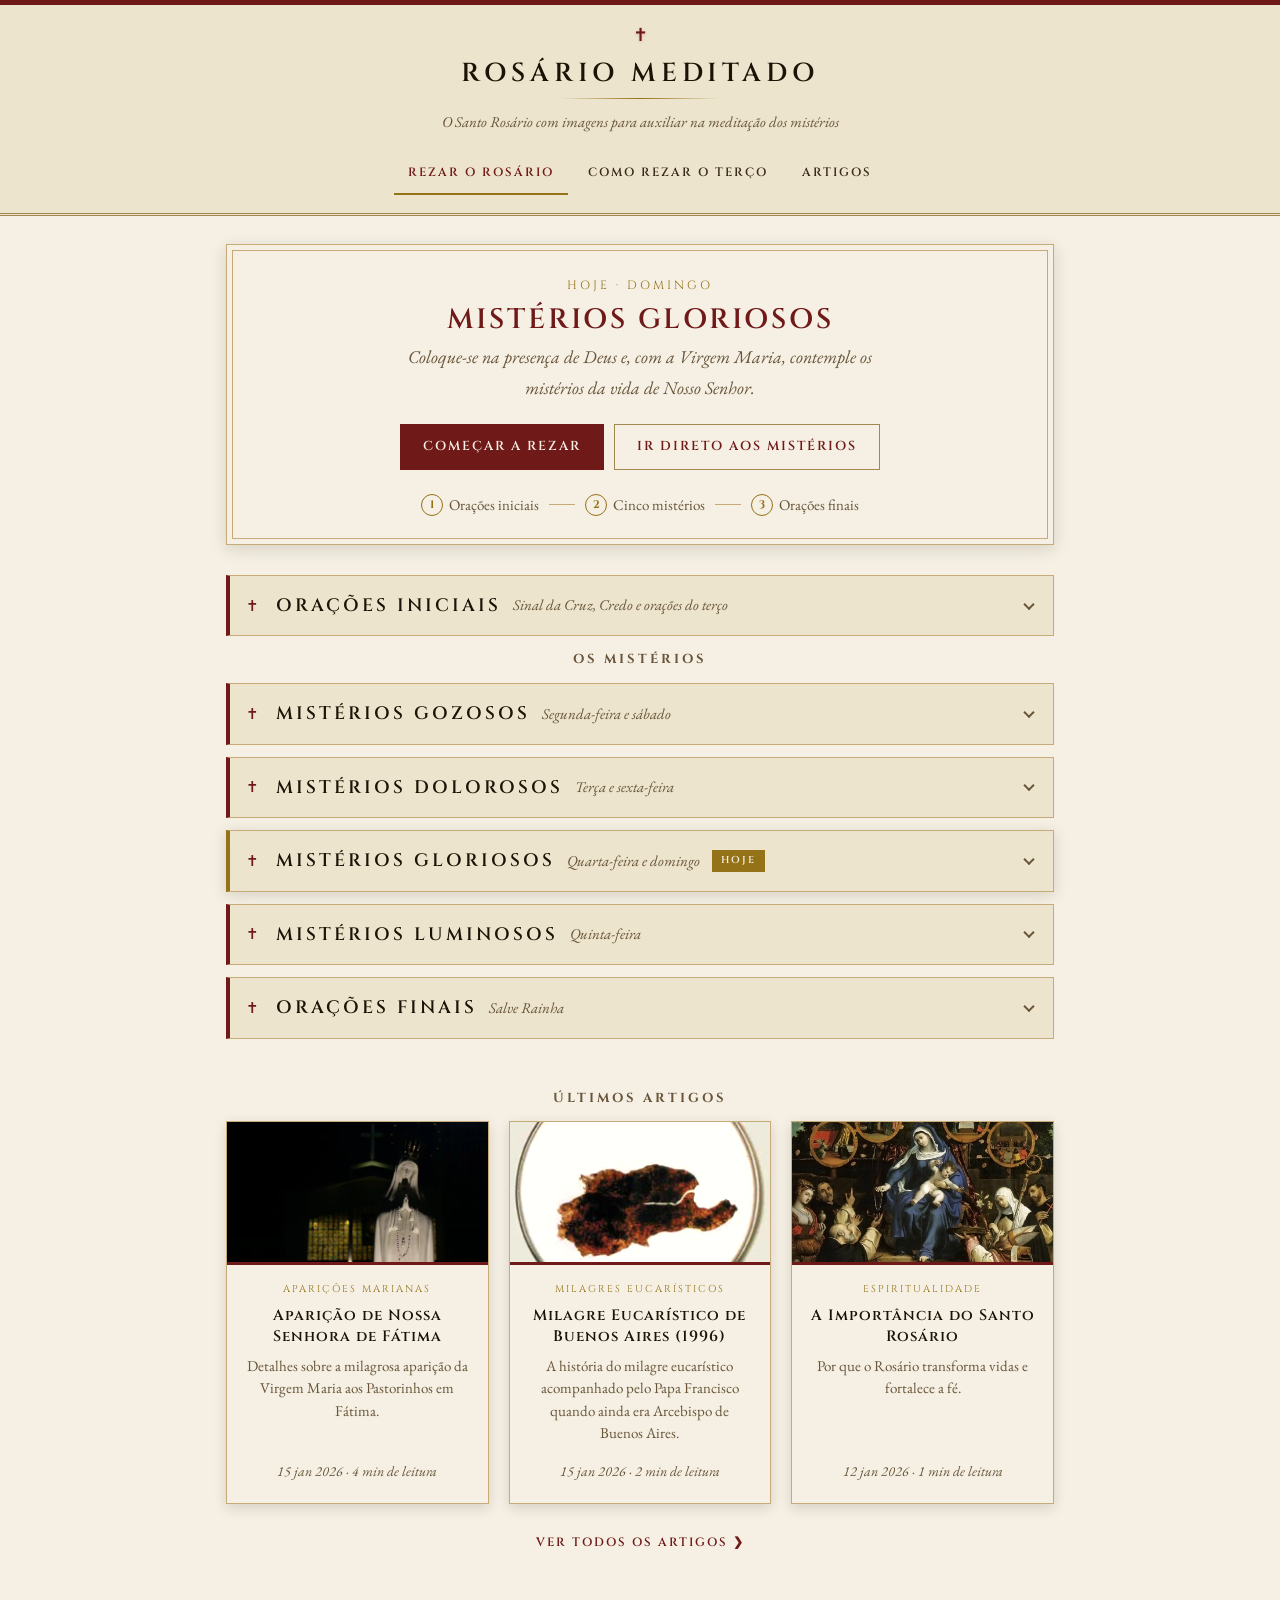
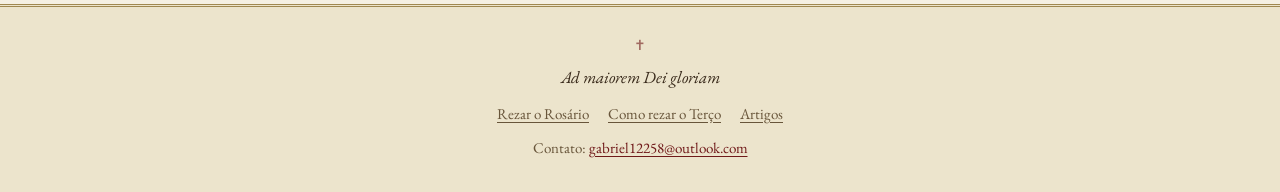
==== commit cfc47a92: "Redesign do site e sistema de artigos em Markdown Redesign (UI/UX): - Destaque dos mistérios do dia " ====
--- a/index.html
+++ b/index.html
@@ -3,199 +3,60 @@
 <head>
 <meta charset="UTF-8">
 <meta name="viewport" content="width=device-width, initial-scale=1.0">
-<title>Rosario Meditado – Meditações do rosário com imagens</title>
+<title>Rosário Meditado – Meditações do Santo Rosário com imagens</title>
+<meta name="description" content="Reze o Santo Rosário meditando cada Ave-Maria com imagens e textos. Mistérios Gozosos, Dolorosos, Gloriosos e Luminosos.">
 <link rel="icon" href="favicon.png" type="image/png">
-<style>
-body {
-  margin: 0;
-  font-family: Georgia, serif;
-  background: #f6f2e9;
-  color: #2a2a2a;
-  line-height: 1.6;
-}
-
-header {
-  text-align: center;
-  padding: 32px 20px;
-  border-bottom: 1px solid #ddd4c2;
-}
-
-header h1 {
-  font-weight: normal;
-  letter-spacing: 3px;
-  font-size: 26px;
-}
-
-header p {
-  font-size: 14px;
-  color: #666;
-}
-
-.meditation-switch {
-  margin-top: 20px;
-  display: flex;
-  flex-wrap: wrap;
-  justify-content: center;
-  gap: 8px;
-}
-
-.meditation-switch button {
-  background: #f0eadc;
-  border: 1px solid #b9ad92;
-  padding: 8px 14px;
-  font-family: inherit;
-  cursor: pointer;
-  color: #2a2a2a
-}
-
-/* TOGGLE */
-.toggle h2 {
-  font-size: 25px;
-  padding: 14px 10px;
-  cursor: pointer;
-  border-bottom: 1px solid #d6cdb4;
-  list-style: none;
-  background: #f0eadc;
-}
-
-
-.content {
-  display: none;
-  padding: 20px;
-}
-
-/* CARROSSEL */
-.carousel {
-  position: relative;
-  text-align: center;
-}
-
-.slide {
-  display: none;
-}
-
-.slide.active {
-  display: block;
-}
-
-.carousel img {
-  display: block;
-  max-width: 90%;
-  width: auto;
-  max-height: 320px;
-  margin: 40px auto 24px auto;
-  object-fit: contain;
-  border-radius: 14px;
-  box-shadow: 0 4px 10px rgba(0, 0, 0, 0.12);
-  @media (max-width: 600px) {
-  .carousel img {
-    max-height: 240px;
-    border-radius: 12px;
-  }
-}
-
-}
-
-
-/* TEXTO */
-.meditation {
-  font-size: 17px;
-  padding: 0 10px;
-}
-
-/* BOTÕES */
-.prev, .next {
-  position: absolute;
-  top: 40%;
-  background: rgba(246,242,233,0.85);
-  border: none;
-  font-size: 22px;
-  padding: 8px 12px;
-  cursor: pointer;
-}
-
-.prev { left: 0; }
-.next { right: 0; }
-
-footer {
-  text-align: center;
-  padding: 30px;
-  font-size: 13px;
-  font-style: italic;
-  color: #777;
-}
-.main-toggle summary {
-  font-size: 25px;
-  padding: 14px 10px;
-  cursor: pointer;
-  border-bottom: 1px solid #d6cdb4;
-  list-style: none;
-  background: #f0eadc;
-}
-
-.mystery-toggle summary {
-  font-size: 18px;
-  padding: 10px;
-  cursor: pointer;
-}
-
-
-
-</style>
+<link rel="preconnect" href="https://fonts.googleapis.com">
+<link rel="preconnect" href="https://fonts.gstatic.com" crossorigin>
+<link rel="stylesheet" href="https://fonts.googleapis.com/css2?family=Cinzel:wght@400;600&family=EB+Garamond:ital,wght@0,400;0,600;1,400&display=swap">
+<link rel="stylesheet" href="css/style.css">
 </head>
 
 <body>
+<a class="skip-link" href="#conteudo">Pular para o conteúdo</a>
 
 <header>
-  <h1>Rosario Meditado</h1>
-  <p>O Santo Rosário com imagens para auxiliar nas meditações dos mistérios</p>
-
-  <div class="meditation-switch">
-<button onclick="location.href='como-rezar-o-terco.html'">      
-  Como rezar o Terço
-    </button>
-    <button onclick="location.href='paginaartigos.html'">
-      Artigos
-    </button>
-    <button onclick="location.href='index.html'">
-      Meditações
-    </button>
+  <h1 class="brand">Rosário Meditado</h1>
+  <p class="tagline">O Santo Rosário com imagens para auxiliar na meditação dos mistérios</p>
+  <nav class="site-nav" aria-label="Principal">
+    <a href="index.html" aria-current="page">Rezar o Rosário</a>
+    <a href="como-rezar-o-terco.html">Como rezar o Terço</a>
+    <a href="paginaartigos.html">Artigos</a>
+  </nav>
+</header>
+
+<main id="conteudo" class="page">
+
+<section class="today" aria-labelledby="today-title">
+  <p class="today-eyebrow" data-today-day>Mistérios do dia</p>
+  <h2 id="today-title" data-today-set>Santo Rosário</h2>
+  <p class="today-text">Coloque-se na presença de Deus e, com a Virgem Maria, contemple os mistérios da vida de Nosso Senhor.</p>
+  <div class="today-actions">
+    <a class="btn" href="#oracoes-iniciais" data-go="oracoes-iniciais">Começar a rezar</a>
+    <a class="btn btn-ghost" href="#misterios" data-go="today">Ir direto aos mistérios</a>
   </div>
-</header>
-
-<main>
+  <ol class="steps-bar" aria-label="Etapas do terço">
+    <li><b>1</b>Orações iniciais</li>
+    <li><b>2</b>Cinco mistérios</li>
+    <li><b>3</b>Orações finais</li>
+  </ol>
+</section>
 
 <!-- ORAÇÕES INICIAIS -->
-<section class="toggle">
-<h2 onclick="toggle(this)">Orações Iniciais</h2>
+<details class="main-toggle prayers" id="oracoes-iniciais">
+<summary><span class="group-title">Orações Iniciais</span><span class="group-meta">Sinal da Cruz, Credo e orações do terço</span></summary>
 <div class="content">
-
-<p><strong>Sinal da Cruz</strong></p>
-<p><strong>Latim:</strong><br>
-In nomine Patris, et Filii, et Spiritus Sancti. Amen.
-</p>
-<p><strong>Português:</strong><br>
-Em nome do Pai, do Filho e do Espírito Santo. Amém.
-</p>
-
-<hr>
-
-<p><strong>Credo</strong></p>
-<p><strong>Latim:</strong><br>
-Credo in Deum Patrem omnipotentem, Creatorem caeli et terrae.
-Et in Iesum Christum, Filium eius unicum, Dominum nostrum,
-qui conceptus est de Spiritu Sancto, natus ex Maria Virgine,
-passus sub Pontio Pilato, crucifixus, mortuus et sepultus;
-descendit ad inferos; tertia die resurrexit a mortuis;
-ascendit ad caelos; sedet ad dexteram Dei Patris omnipotentis;
-inde venturus est iudicare vivos et mortuos.
-Credo in Spiritum Sanctum, sanctam Ecclesiam catholicam,
-sanctorum communionem, remissionem peccatorum,
-carnis resurrectionem, vitam aeternam. Amen.
-</p>
-
-<p><strong>Português:</strong><br>
-Creio em Deus Pai todo-poderoso, Criador do céu e da terra;
+<article class="prayer-block">
+<h3>Sinal da Cruz</h3>
+<div class="bilingual">
+<div><span class="lang">Português</span>Em nome do Pai, do Filho e do Espírito Santo. Amém.</div>
+<div lang="la"><span class="lang">Latim</span>In nomine Patris, et Filii, et Spiritus Sancti. Amen.</div>
+</div>
+</article>
+<article class="prayer-block">
+<h3>Credo</h3>
+<div class="bilingual">
+<div><span class="lang">Português</span>Creio em Deus Pai todo-poderoso, Criador do céu e da terra;
 e em Jesus Cristo, seu único Filho, nosso Senhor;
 que foi concebido pelo poder do Espírito Santo;
 nasceu da Virgem Maria; padeceu sob Pôncio Pilatos,
@@ -210,26 +71,23 @@
 na comunhão dos santos,
 na remissão dos pecados,
 na ressurreição da carne,
-na vida eterna. Amém.
-</p>
-
-<hr>
-
-<p><strong>Pai-Nosso</strong></p>
-<p><strong>Latim:</strong><br>
-Pater noster, qui es in caelis,
-sanctificetur nomen tuum;
-adveniat regnum tuum;
-fiat voluntas tua, sicut in caelo et in terra.
-Panem nostrum quotidianum da nobis hodie;
-et dimitte nobis debita nostra,
-sicut et nos dimittimus debitoribus nostris;
-et ne nos inducas in tentationem;
-sed libera nos a malo. Amen.
-</p>
-
-<p><strong>Português:</strong><br>
-Pai nosso que estais nos céus,
+na vida eterna. Amém.</div>
+<div lang="la"><span class="lang">Latim</span>Credo in Deum Patrem omnipotentem, Creatorem caeli et terrae.
+Et in Iesum Christum, Filium eius unicum, Dominum nostrum,
+qui conceptus est de Spiritu Sancto, natus ex Maria Virgine,
+passus sub Pontio Pilato, crucifixus, mortuus et sepultus;
+descendit ad inferos; tertia die resurrexit a mortuis;
+ascendit ad caelos; sedet ad dexteram Dei Patris omnipotentis;
+inde venturus est iudicare vivos et mortuos.
+Credo in Spiritum Sanctum, sanctam Ecclesiam catholicam,
+sanctorum communionem, remissionem peccatorum,
+carnis resurrectionem, vitam aeternam. Amen.</div>
+</div>
+</article>
+<article class="prayer-block">
+<h3>Pai-Nosso</h3>
+<div class="bilingual">
+<div><span class="lang">Português</span>Pai nosso que estais nos céus,
 santificado seja o vosso nome;
 venha a nós o vosso Reino;
 seja feita a vossa vontade,
@@ -238,79 +96,77 @@
 perdoai-nos as nossas ofensas,
 assim como nós perdoamos a quem nos tem ofendido;
 e não nos deixeis cair em tentação,
-mas livrai-nos do mal. Amém.
-</p>
-
-<hr>
-
-<p><strong>Ave-Maria</strong></p>
-<p><strong>Latim:</strong><br>
-Ave Maria, gratia plena, Dominus tecum;
+mas livrai-nos do mal. Amém.</div>
+<div lang="la"><span class="lang">Latim</span>Pater noster, qui es in caelis,
+sanctificetur nomen tuum;
+adveniat regnum tuum;
+fiat voluntas tua, sicut in caelo et in terra.
+Panem nostrum quotidianum da nobis hodie;
+et dimitte nobis debita nostra,
+sicut et nos dimittimus debitoribus nostris;
+et ne nos inducas in tentationem;
+sed libera nos a malo. Amen.</div>
+</div>
+</article>
+<article class="prayer-block">
+<h3>Ave-Maria</h3>
+<div class="bilingual">
+<div><span class="lang">Português</span>Ave Maria, cheia de graça, o Senhor é convosco;
+bendita sois vós entre as mulheres,
+e bendito é o fruto do vosso ventre, Jesus.
+Santa Maria, Mãe de Deus,
+rogai por nós, pecadores,
+agora e na hora de nossa morte. Amém.</div>
+<div lang="la"><span class="lang">Latim</span>Ave Maria, gratia plena, Dominus tecum;
 benedicta tu in mulieribus,
 et benedictus fructus ventris tui, Iesus.
 Sancta Maria, Mater Dei,
 ora pro nobis peccatoribus,
-nunc et in hora mortis nostrae. Amen.
-</p>
-
-<p><strong>Português:</strong><br>
-Ave Maria, cheia de graça, o Senhor é convosco;
-bendita sois vós entre as mulheres,
-e bendito é o fruto do vosso ventre, Jesus.
-Santa Maria, Mãe de Deus,
-rogai por nós, pecadores,
-agora e na hora de nossa morte. Amém.
-</p>
-
-<hr>
-
-<p><strong>Glória ao Pai</strong></p>
-<p><strong>Latim:</strong><br>
-Gloria Patri, et Filio, et Spiritui Sancto.
+nunc et in hora mortis nostrae. Amen.</div>
+</div>
+</article>
+<article class="prayer-block">
+<h3>Glória ao Pai</h3>
+<div class="bilingual">
+<div><span class="lang">Português</span>Glória ao Pai, ao Filho e ao Espírito Santo.
+Como era no princípio, agora e sempre.
+Amém.</div>
+<div lang="la"><span class="lang">Latim</span>Gloria Patri, et Filio, et Spiritui Sancto.
 Sicut erat in principio, et nunc, et semper,
-et in saecula saeculorum. Amen.
-</p>
-
-<p><strong>Português:</strong><br>
-Glória ao Pai, ao Filho e ao Espírito Santo.
-Como era no princípio, agora e sempre.
-Amém.
-</p>
-
-<hr>
-
-<p><strong>Oração de Fátima – “Ó meu Jesus”</strong></p>
-<p><strong>Latim:</strong><br>
-O mi Iesu, dimitte nobis debita nostra,
+et in saecula saeculorum. Amen.</div>
+</div>
+</article>
+<article class="prayer-block">
+<h3>Oração de Fátima – “Ó meu Jesus”</h3>
+<div class="bilingual">
+<div><span class="lang">Português</span>Ó meu Jesus, perdoai-nos os nossos pecados,
+livrai-nos do fogo do inferno,
+levai as almas todas para o céu,
+socorrei principalmente as que mais precisarem da vossa misericórdia.</div>
+<div lang="la"><span class="lang">Latim</span>O mi Iesu, dimitte nobis debita nostra,
 libera nos ab igne inferni,
 conduc in caelum omnes animas,
-praesertim illas quae maxime indigent misericordia tua.
-</p>
-
-<p><strong>Português:</strong><br>
-Ó meu Jesus, perdoai-nos os nossos pecados,
-livrai-nos do fogo do inferno,
-levai as almas todas para o céu,
-socorrei principalmente as que mais precisarem da vossa misericórdia.
-</p>
-
-</div>
-</section>
+praesertim illas quae maxime indigent misericordia tua.</div>
+</div>
+</article>
+<div class="flow-next"><a class="btn flow-next-btn" href="#misterios" data-go="today">Seguir para os mistérios ❯</a></div>
+</div>
+</details>
+
+<h2 class="section-label" id="misterios">Os Mistérios</h2>
+
 
 
 
 <!-- MISTÉRIOS GOZOSOS -->
-<section>
-
-<details class="main-toggle">
-  <summary>Mistérios Gozosos</summary>
+<details class="main-toggle" id="gozosos">
+  <summary><span class="group-title">Mistérios Gozosos</span><span class="group-meta">Segunda-feira e sábado</span></summary>
   <details class="mystery-toggle">
-    <summary>1º Mistério — A Anunciação do Anjo a Maria</summary>
+    <summary><span class="mystery-num">1º</span><span class="mystery-title">A Anunciação do Anjo a Maria</span></summary>
 
     <div class="carousel">
-    <button class="prev" onclick="prevSlide(this)">❮</button>
 <div class="slide active">
-  <img src="images/gozosos/0.jpg" alt="">
+  <img src="images/gozosos/0.jpg" alt="A Anunciação do Anjo a Maria" loading="lazy" decoding="async">
   <p class="meditation">
     Maria, jovem temente a Deus, perseverante na oração e obediente. Imaculada e sempre pronta para fazer a vontade de Deus, recebeu a honra de ser a Mãe de Deus Filho, assumindo com amor e responsabilidade a missão de gerar, cuidar e educar Aquele que é o Salvador do mundo.
     <br><strong>Pai nosso que estais no céu...</strong>
@@ -318,7 +174,7 @@
 </div>
 
 <div class="slide">
-  <img src="images/gozosos/1.jpg" alt="">
+  <img src="images/gozosos/1.jpg" alt="A Anunciação do Anjo a Maria" loading="lazy" decoding="async">
   <p class="meditation">
     O Anjo Gabriel é enviado por Deus a uma cidade chamada Nazaré, na Galileia.
     <br><strong>Ave Maria, cheia de graça...</strong>
@@ -326,7 +182,7 @@
 </div>
 
 <div class="slide">
-  <img src="images/gozosos/2.jpg" alt="">
+  <img src="images/gozosos/2.jpg" alt="A Anunciação do Anjo a Maria" loading="lazy" decoding="async">
   <p class="meditation">
     Ele vai até a humilde morada de uma Virgem chamada Maria.
     <br><strong>Ave Maria, cheia de graça...</strong>
@@ -334,7 +190,7 @@
 </div>
 
 <div class="slide">
-  <img src="images/gozosos/3.jpg" alt="">
+  <img src="images/gozosos/3.jpg" alt="A Anunciação do Anjo a Maria" loading="lazy" decoding="async">
   <p class="meditation">
     Maria, em profunda oração, escuta a belíssima saudação do Anjo.
     <br><strong>Ave Maria, cheia de graça...</strong>
@@ -342,7 +198,7 @@
 </div>
 
 <div class="slide">
-  <img src="images/gozosos/4.jpg" alt="">
+  <img src="images/gozosos/4.jpg" alt="A Anunciação do Anjo a Maria" loading="lazy" decoding="async">
   <p class="meditation">
     “Ave, cheia de graça, o Senhor é contigo. Bendita és tu entre as mulheres.”
     <br><strong>Ave Maria, cheia de graça...</strong>
@@ -350,7 +206,7 @@
 </div>
 
 <div class="slide">
-  <img src="images/gozosos/5.jpg" alt="">
+  <img src="images/gozosos/5.jpg" alt="A Anunciação do Anjo a Maria" loading="lazy" decoding="async">
   <p class="meditation">
     Maria se perturba ao ouvir a saudação do Anjo.
     <br><strong>Ave Maria, cheia de graça...</strong>
@@ -358,7 +214,7 @@
 </div>
 
 <div class="slide">
-  <img src="images/gozosos/6.jpg" alt="">
+  <img src="images/gozosos/6.jpg" alt="A Anunciação do Anjo a Maria" loading="lazy" decoding="async">
   <p class="meditation">
     O Anjo anuncia a Encarnação do Verbo, Jesus Cristo.
     <br><strong>Ave Maria, cheia de graça...</strong>
@@ -366,7 +222,7 @@
 </div>
 
 <div class="slide">
-  <img src="images/gozosos/7.jpg" alt="">
+  <img src="images/gozosos/7.jpg" alt="A Anunciação do Anjo a Maria" loading="lazy" decoding="async">
   <p class="meditation">
     A Santíssima Virgem pergunta como se dará a concepção, pois vive no propósito da virgindade.
     <br><strong>Ave Maria, cheia de graça...</strong>
@@ -374,7 +230,7 @@
 </div>
 
 <div class="slide">
-  <img src="images/gozosos/8.jpg" alt="">
+  <img src="images/gozosos/8.jpg" alt="A Anunciação do Anjo a Maria" loading="lazy" decoding="async">
   <p class="meditation">
     O Anjo responde que o Espírito Santo descerá sobre ela, e o poder do Altíssimo a cobrirá com sua sombra; por isso, o Menino será chamado Filho de Deus.
     <br><strong>Ave Maria, cheia de graça...</strong>
@@ -382,7 +238,7 @@
 </div>
 
 <div class="slide">
-  <img src="images/gozosos/9.jpg" alt="">
+  <img src="images/gozosos/9.jpg" alt="A Anunciação do Anjo a Maria" loading="lazy" decoding="async">
   <p class="meditation">
     Maria se coloca prontamente à disposição da vontade divina: “Eis aqui a serva do Senhor; faça-se em mim segundo a tua palavra.”
     <br><strong>Ave Maria, cheia de graça...</strong>
@@ -390,7 +246,7 @@
 </div>
 
 <div class="slide">
-  <img src="images/gozosos/10.jpg" alt="">
+  <img src="images/gozosos/10.jpg" alt="A Anunciação do Anjo a Maria" loading="lazy" decoding="async">
   <p class="meditation">
     Pela sua obediência e fé, Maria torna-se a nova Arca da Aliança.
     <br><strong>Ave Maria, cheia de graça...</strong>
@@ -405,16 +261,15 @@
 socorrei principalmente as que mais precisarem da vossa misericórdia.</strong><br>
 </p>
 </div>
-  <button class="next" onclick="nextSlide(this)">❯</button>
+</div>
   </details>
   
 <details class="mystery-toggle">
-    <summary>2º Mistério — A Visitação de Maria a Isabel</summary>
+    <summary><span class="mystery-num">2º</span><span class="mystery-title">A Visitação de Maria a Isabel</span></summary>
 
     <div class="carousel">
-    <button class="prev" onclick="prevSlide(this)">❮</button>
 <div class="slide active">
-  <img src="images/gozosos/11.jpg" alt="">
+  <img src="images/gozosos/11.jpg" alt="A Visitação de Maria a Isabel" loading="lazy" decoding="async">
   <p class="meditation">
 Maria, grávida do Verbo, coloca-se prontamente a caminho para servir. Dirige-se com pressa a uma cidade da Judeia para auxiliar sua prima Isabel durante a gestação. Nesse gesto, a Santíssima Virgem manifesta a verdadeira caridade cristã: um amor totalmente atento às necessidades do próximo.
     <br><strong>Pai nosso, que estais no céu...</strong>
@@ -422,14 +277,14 @@
 </div>
 
 <div class="slide">
-  <img src="images/gozosos/12.jpg" alt="">
+  <img src="images/gozosos/12.jpg" alt="A Visitação de Maria a Isabel" loading="lazy" decoding="async">
   <p class="meditation">
 Movida pelo desejo de ajudar sua prima Isabel em sua gestação, Maria parte de Nazaré para uma cidade da Judeia, percorrendo cerca de 150 km.    <br><strong>Ave Maria, cheia de graça...</strong>
   </p>
 </div>
 
 <div class="slide">
-  <img src="images/gozosos/13.jpg" alt="">
+  <img src="images/gozosos/13.jpg" alt="A Visitação de Maria a Isabel" loading="lazy" decoding="async">
   <p class="meditation">
 Isabel está no sexto mês de gravidez, apesar de ser considerada estéril.
     <br><strong>Ave Maria, cheia de graça...</strong>
@@ -437,28 +292,28 @@
 </div>
 
 <div class="slide">
-  <img src="images/gozosos/14.jpg" alt="">
+  <img src="images/gozosos/14.jpg" alt="A Visitação de Maria a Isabel" loading="lazy" decoding="async">
   <p class="meditation">
 Maria manifesta que é verdadeiramente a serva do Senhor, sempre pronta a cumprir a vontade divina, servindo com amor ao próximo.    <br><strong>Ave Maria, cheia de graça...</strong>
   </p>
 </div>
 
 <div class="slide">
-  <img src="images/gozosos/15.jpg" alt="">
+  <img src="images/gozosos/15.jpg" alt="A Visitação de Maria a Isabel" loading="lazy" decoding="async">
   <p class="meditation">
 Ao chegar à Judeia, Maria saúda Isabel, e João Batista salta de alegria em seu ventre, ficando Isabel cheia do Espírito Santo.    <br><strong>Ave Maria, cheia de graça...</strong>
   </p>
 </div>
 
 <div class="slide">
-  <img src="images/gozosos/16.jpg" alt="">
+  <img src="images/gozosos/16.jpg" alt="A Visitação de Maria a Isabel" loading="lazy" decoding="async">
   <p class="meditation">
 Isabel exclama: “Bendita és tu entre as mulheres, e bendito é o fruto do teu ventre”.    <br><strong>Ave Maria, cheia de graça...</strong>
   </p>
 </div>
 
 <div class="slide">
-  <img src="images/gozosos/17.jpg" alt="">
+  <img src="images/gozosos/17.jpg" alt="A Visitação de Maria a Isabel" loading="lazy" decoding="async">
   <p class="meditation">
 Isabel reconhece que está diante da Mãe do seu Senhor.
     <br><strong>Ave Maria, cheia de graça...</strong>
@@ -466,7 +321,7 @@
 </div>
 
 <div class="slide">
-  <img src="images/gozosos/18.jpg" alt="">
+  <img src="images/gozosos/18.jpg" alt="A Visitação de Maria a Isabel" loading="lazy" decoding="async">
   <p class="meditation">
 Maria então exalta o Senhor por meio do Magnificat.
     <br><strong>Ave Maria, cheia de graça...</strong>
@@ -474,7 +329,7 @@
 </div>
 
 <div class="slide">
-  <img src="images/gozosos/19.jpg" alt="">
+  <img src="images/gozosos/19.jpg" alt="A Visitação de Maria a Isabel" loading="lazy" decoding="async">
   <p class="meditation">
 “A minha alma glorifica ao Senhor, e o meu espírito exulta em Deus, meu Salvador.”
     <br><strong>Ave Maria, cheia de graça...</strong>
@@ -482,7 +337,7 @@
 </div>
 
 <div class="slide">
-  <img src="images/gozosos/20.jpg" alt="">
+  <img src="images/gozosos/20.jpg" alt="A Visitação de Maria a Isabel" loading="lazy" decoding="async">
   <p class="meditation">
 Com profunda humildade, Maria reconhece que é totalmente dependente de Deus e que todas as graças provêm d’Ele.
     <br><strong>Ave Maria, cheia de graça...</strong>
@@ -490,7 +345,7 @@
 </div>
 
 <div class="slide">
-  <img src="images/gozosos/21.jpg" alt="">
+  <img src="images/gozosos/21.jpg" alt="A Visitação de Maria a Isabel" loading="lazy" decoding="async">
   <p class="meditation">
 Maria permanece com Isabel por cerca de três meses, prestando-lhe auxílio, e depois retorna à sua casa.
     <br><strong>Ave Maria, cheia de graça...</strong>
@@ -505,15 +360,14 @@
 socorrei principalmente as que mais precisarem da vossa misericórdia.</strong><br>
 </p>
 </div>
- <button class="next" onclick="nextSlide(this)">❯</button>
+</div>
   </details>
 
   <details class="mystery-toggle">
-    <summary>3º Mistério — Nascimento de Jesus Cristo</summary>
+    <summary><span class="mystery-num">3º</span><span class="mystery-title">Nascimento de Jesus Cristo</span></summary>
     <div class="carousel">
-    <button class="prev" onclick="prevSlide(this)">❮</button>
 <div class="slide active">
-    <img src="images/gozosos/22.jpg" alt="">
+    <img src="images/gozosos/22.jpg" alt="Nascimento de Jesus Cristo" loading="lazy" decoding="async">
   <p class="meditation">
     O Filho eterno de Deus assumiu a nossa natureza humana, não para ocultar sua divindade, mas para torná-la acessível à nossa realidade, aproximando-Se de nós com amor e misericórdia. Ao fazer-Se homem, Jesus veio ao mundo para nos salvar, reparar os pecados da humanidade e reconciliar-nos com o Pai, oferecendo-Se em sacrifício por nossa redenção.
     <br><strong>Pai nosso que estais no céu...</strong>
@@ -521,7 +375,7 @@
 </div>
 
 <div class="slide">
-  <img src="images/gozosos/23.jpg" alt="">
+  <img src="images/gozosos/23.jpg" alt="Nascimento de Jesus Cristo" loading="lazy" decoding="async">
   <p class="meditation">
     José parte de Nazaré para Belém da Judeia a fim de se recensear, juntamente com Maria, que estava grávida.
     <br><strong>Ave Maria, cheia de graça...</strong>
@@ -529,7 +383,7 @@
 </div>
 
 <div class="slide">
-  <img src="images/gozosos/24.jpg" alt="">
+  <img src="images/gozosos/24.jpg" alt="Nascimento de Jesus Cristo" loading="lazy" decoding="async">
   <p class="meditation">
     Chegando a Belém da Judeia, Maria dá à luz o Redentor.
     <br><strong>Ave Maria, cheia de graça...</strong>
@@ -537,7 +391,7 @@
 </div>
 
 <div class="slide">
-  <img src="images/gozosos/25.jpg" alt="">
+  <img src="images/gozosos/25.jpg" alt="Nascimento de Jesus Cristo" loading="lazy" decoding="async">
   <p class="meditation">
     A Santíssima Virgem dá à luz Aquele que é a Luz do mundo.
     <br><strong>Ave Maria, cheia de graça...</strong>
@@ -545,7 +399,7 @@
 </div>
 
 <div class="slide">
-  <img src="images/gozosos/26.jpg" alt="">
+  <img src="images/gozosos/26.jpg" alt="Nascimento de Jesus Cristo" loading="lazy" decoding="async">
   <p class="meditation">
     Não havendo lugar na estalagem, Maria acolhe Jesus em seus braços e o deita em uma manjedoura.
     <br><strong>Ave Maria, cheia de graça...</strong>
@@ -553,7 +407,7 @@
 </div>
 
 <div class="slide">
-  <img src="images/gozosos/27.jpg" alt="">
+  <img src="images/gozosos/27.jpg" alt="Nascimento de Jesus Cristo" loading="lazy" decoding="async">
   <p class="meditation">
     Contemplamos a profunda humildade da Sagrada Família e pedimos a graça da pobreza de espírito.
     <br><strong>Ave Maria, cheia de graça...</strong>
@@ -561,7 +415,7 @@
 </div>
 
 <div class="slide">
-  <img src="images/gozosos/28.jpg" alt="">
+  <img src="images/gozosos/28.jpg" alt="Nascimento de Jesus Cristo" loading="lazy" decoding="async">
   <p class="meditation">
     Um Anjo do Senhor aparece aos pastores que velavam seus rebanhos naquela noite, anunciando o nascimento do Salvador.
     <br><strong>Ave Maria, cheia de graça...</strong>
@@ -569,7 +423,7 @@
 </div>
 
 <div class="slide">
-  <img src="images/gozosos/29.jpg" alt="">
+  <img src="images/gozosos/29.jpg" alt="Nascimento de Jesus Cristo" loading="lazy" decoding="async">
   <p class="meditation">
     Em seguida, uma multidão do exército celeste louva a Deus, dizendo: “Glória a Deus nas alturas, e paz na terra aos homens de boa vontade”.
     <br><strong>Ave Maria, cheia de graça...</strong>
@@ -577,7 +431,7 @@
 </div>
 
 <div class="slide">
-  <img src="images/gozosos/30.jpg" alt="">
+  <img src="images/gozosos/30.jpg" alt="Nascimento de Jesus Cristo" loading="lazy" decoding="async">
   <p class="meditation">
     Os pastores vão apressadamente até a manjedoura, onde encontram o Menino Jesus, O adoram e anunciam a todos o que lhes fora revelado.
     <br><strong>Ave Maria, cheia de graça...</strong>
@@ -585,7 +439,7 @@
 </div>
 
 <div class="slide">
-  <img src="images/gozosos/31.jpg" alt="">
+  <img src="images/gozosos/31.jpg" alt="Nascimento de Jesus Cristo" loading="lazy" decoding="async">
   <p class="meditation">
     Maria, porém, guarda todas essas coisas em seu coração, meditando-as em silêncio.
     <br><strong>Ave Maria, cheia de graça...</strong>
@@ -593,7 +447,7 @@
 </div>
 
 <div class="slide">
-  <img src="images/gozosos/32.jpg" alt="">
+  <img src="images/gozosos/32.jpg" alt="Nascimento de Jesus Cristo" loading="lazy" decoding="async">
   <p class="meditation">
     A exemplo da Virgem Maria, peçamos a graça de ouvir, guardar e meditar a Palavra de Deus em nossos corações.
     <br><strong>Ave Maria, cheia de graça...</strong>
@@ -608,15 +462,14 @@
 socorrei principalmente as que mais precisarem da vossa misericórdia.</strong><br>
 </p>
 </div>
- <button class="next" onclick="nextSlide(this)">❯</button>
+</div>
   </details>
 
 <details class="mystery-toggle">
-    <summary>4º Mistério — Apresentação de Jesus no Templo</summary>
+    <summary><span class="mystery-num">4º</span><span class="mystery-title">Apresentação de Jesus no Templo</span></summary>
     <div class="carousel">
-    <button class="prev" onclick="prevSlide(this)">❮</button>
 <div class="slide active">
-  <img src="images/gozosos/33.jpg" alt="">
+  <img src="images/gozosos/33.jpg" alt="Apresentação de Jesus no Templo" loading="lazy" decoding="async">
   <p class="meditation">
     Em obediência à Lei de Moisés, Maria e José levam o Menino Jesus ao Templo para apresentá-lo ao Senhor e cumprir o rito da purificação da mãe, embora Jesus, verdadeiro Deus, não necessitasse ser resgatado, e Maria, Imaculada, não precisasse de purificação. Submetendo-se livremente à Lei, manifestam as virtudes da humildade e da obediência.
     <br><strong>Pai nosso que estais no céu...</strong>
@@ -624,7 +477,7 @@
 </div>
 
 <div class="slide">
-  <img src="images/gozosos/34.jpg" alt="">
+  <img src="images/gozosos/34.jpg" alt="Apresentação de Jesus no Templo" loading="lazy" decoding="async">
   <p class="meditation">
     Após se completarem os dias da purificação de Maria, levam o Menino Jesus ao Templo para apresentá-Lo e cumprir a Lei do Senhor.
     <br><strong>Ave Maria, cheia de graça...</strong>
@@ -632,7 +485,7 @@
 </div>
 
 <div class="slide">
-  <img src="images/gozosos/35.jpg" alt="">
+  <img src="images/gozosos/35.jpg" alt="Apresentação de Jesus no Templo" loading="lazy" decoding="async">
   <p class="meditation">
     Cristo entra na história humana não para abolir a Lei, mas para cumpri-la desde o início.
     <br><strong>Ave Maria, cheia de graça...</strong>
@@ -640,7 +493,7 @@
 </div>
 
 <div class="slide">
-  <img src="images/gozosos/36.jpg" alt="">
+  <img src="images/gozosos/36.jpg" alt="Apresentação de Jesus no Templo" loading="lazy" decoding="async">
   <p class="meditation">
     Jesus nos ensina que a verdadeira fidelidade a Deus se vive também nos pequenos atos de obediência.
     <br><strong>Ave Maria, cheia de graça...</strong>
@@ -648,7 +501,7 @@
 </div>
 
 <div class="slide">
-  <img src="images/gozosos/37.jpg" alt="">
+  <img src="images/gozosos/37.jpg" alt="Apresentação de Jesus no Templo" loading="lazy" decoding="async">
   <p class="meditation">
     Conforme o costume da Lei, ofereciam animais em sacrifício na apresentação; Maria e José oferecem um par de pombinhas, o sacrifício dos pobres.
     <br><strong>Ave Maria, cheia de graça...</strong>
@@ -656,7 +509,7 @@
 </div>
 
 <div class="slide">
-  <img src="images/gozosos/38.jpg" alt="">
+  <img src="images/gozosos/38.jpg" alt="Apresentação de Jesus no Templo" loading="lazy" decoding="async">
   <p class="meditation">
     Contemplamos São José, modelo de fé obediente, que conduz sua família sempre segundo a vontade divina.
     <br><strong>Ave Maria, cheia de graça...</strong>
@@ -664,7 +517,7 @@
 </div>
 
 <div class="slide">
-  <img src="images/gozosos/39.jpg" alt="">
+  <img src="images/gozosos/39.jpg" alt="Apresentação de Jesus no Templo" loading="lazy" decoding="async">
   <p class="meditation">
     No Templo encontra-se um homem justo e piedoso, cheio do Espírito Santo, chamado Simeão.
     <br><strong>Ave Maria, cheia de graça...</strong>
@@ -672,7 +525,7 @@
 </div>
 
 <div class="slide">
-  <img src="images/gozosos/40.jpg" alt="">
+  <img src="images/gozosos/40.jpg" alt="Apresentação de Jesus no Templo" loading="lazy" decoding="async">
   <p class="meditation">
     Simeão havia recebido a revelação de que não morreria sem antes ver o Cristo do Senhor.
     <br><strong>Ave Maria, cheia de graça...</strong>
@@ -680,7 +533,7 @@
 </div>
 
 <div class="slide">
-  <img src="images/gozosos/41.jpg" alt="">
+  <img src="images/gozosos/41.jpg" alt="Apresentação de Jesus no Templo" loading="lazy" decoding="async">
   <p class="meditation">
     Tomando o Menino Jesus em seus braços, Simeão proclama louvores a Deus.
     <br><strong>Ave Maria, cheia de graça...</strong>
@@ -688,7 +541,7 @@
 </div>
 
 <div class="slide">
-  <img src="images/gozosos/42.jpg" alt="">
+  <img src="images/gozosos/42.jpg" alt="Apresentação de Jesus no Templo" loading="lazy" decoding="async">
   <p class="meditation">
     Simeão profetiza à Virgem Maria que uma espada transpassará o seu coração, anunciando a dor que ela sofrerá na Paixão de Cristo.
     <br><strong>Ave Maria, cheia de graça...</strong>
@@ -696,7 +549,7 @@
 </div>
 
 <div class="slide">
-  <img src="images/gozosos/43.jpg" alt="">
+  <img src="images/gozosos/43.jpg" alt="Apresentação de Jesus no Templo" loading="lazy" decoding="async">
   <p class="meditation">
     Depois de cumprirem tudo o que determinava a Lei do Senhor, a Sagrada Família retorna para Nazaré.
     <br><strong>Ave Maria, cheia de graça...</strong>
@@ -711,16 +564,15 @@
 socorrei principalmente as que mais precisarem da vossa misericórdia.</strong><br>
 </p>
 </div>
- <button class="next" onclick="nextSlide(this)">❯</button>
+</div>
   </details>
 
 
 <details class="mystery-toggle">
-    <summary>5º Mistério — Perca e o Encontro de Jesus</summary>
+    <summary><span class="mystery-num">5º</span><span class="mystery-title">Perda e encontro do Menino Jesus no Templo</span></summary>
     <div class="carousel">
-    <button class="prev" onclick="prevSlide(this)">❮</button>
 <div class="slide active">
-  <img src="images/gozosos/44.jpg" alt="">
+  <img src="images/gozosos/44.jpg" alt="Perda e encontro do Menino Jesus no Templo" loading="lazy" decoding="async">
   <p class="meditation">
     Após celebrarem a festa da Páscoa em Jerusalém, Maria e José retomam o caminho de volta, quando percebem, com grande dor, que o Menino Jesus não se encontra. A angústia dessa perda ensina-nos quanto é doloroso viver afastados de Cristo e quanto devemos empenhar-nos em buscá-Lo com perseverança.
     <br><strong>Pai nosso que estais no céu...</strong>
@@ -728,7 +580,7 @@
 </div>
 
 <div class="slide">
-  <img src="images/gozosos/45.jpg" alt="">
+  <img src="images/gozosos/45.jpg" alt="Perda e encontro do Menino Jesus no Templo" loading="lazy" decoding="async">
   <p class="meditation">
     Aos doze anos, Jesus sobe a Jerusalém com Maria e José para a festa da Páscoa.
     <br><strong>Ave Maria, cheia de graça...</strong>
@@ -736,7 +588,7 @@
 </div>
 
 <div class="slide">
-  <img src="images/gozosos/46.jpg" alt="">
+  <img src="images/gozosos/46.jpg" alt="Perda e encontro do Menino Jesus no Templo" loading="lazy" decoding="async">
   <p class="meditation">
     Ao retornarem para casa, Maria e José percebem que o Menino Jesus não estava entre eles.
     <br><strong>Ave Maria, cheia de graça...</strong>
@@ -744,7 +596,7 @@
 </div>
 
 <div class="slide">
-  <img src="images/gozosos/47.jpg" alt="">
+  <img src="images/gozosos/47.jpg" alt="Perda e encontro do Menino Jesus no Templo" loading="lazy" decoding="async">
   <p class="meditation">
     Angustiados, voltam a Jerusalém à sua procura, mas não O encontram.
     <br><strong>Ave Maria, cheia de graça...</strong>
@@ -752,7 +604,7 @@
 </div>
 
 <div class="slide">
-  <img src="images/gozosos/48.jpg" alt="">
+  <img src="images/gozosos/48.jpg" alt="Perda e encontro do Menino Jesus no Templo" loading="lazy" decoding="async">
   <p class="meditation">
     Contemplamos a dor da ausência de Cristo em nossas vidas.
     <br><strong>Ave Maria, cheia de graça...</strong>
@@ -760,7 +612,7 @@
 </div>
 
 <div class="slide">
-  <img src="images/gozosos/49.jpg" alt="">
+  <img src="images/gozosos/49.jpg" alt="Perda e encontro do Menino Jesus no Templo" loading="lazy" decoding="async">
   <p class="meditation">
     Peçamos a graça de jamais nos conformarmos em viver afastados d’Ele.
     <br><strong>Ave Maria, cheia de graça...</strong>
@@ -768,7 +620,7 @@
 </div>
 
 <div class="slide">
-  <img src="images/gozosos/50.jpg" alt="">
+  <img src="images/gozosos/50.jpg" alt="Perda e encontro do Menino Jesus no Templo" loading="lazy" decoding="async">
   <p class="meditation">
     Somente após três dias, encontram Jesus no Templo, sentado entre os doutores, ouvindo-os e ensinando a Palavra de Deus.
     <br><strong>Ave Maria, cheia de graça...</strong>
@@ -776,7 +628,7 @@
 </div>
 
 <div class="slide">
-  <img src="images/gozosos/51.jpg" alt="">
+  <img src="images/gozosos/51.jpg" alt="Perda e encontro do Menino Jesus no Templo" loading="lazy" decoding="async">
   <p class="meditation">
     A Sabedoria eterna nos ensina, com mansidão, a ouvir antes de falar.
     <br><strong>Ave Maria, cheia de graça...</strong>
@@ -784,7 +636,7 @@
 </div>
 
 <div class="slide">
-  <img src="images/gozosos/52.jpg" alt="">
+  <img src="images/gozosos/52.jpg" alt="Perda e encontro do Menino Jesus no Templo" loading="lazy" decoding="async">
   <p class="meditation">
     Ao ser encontrado por seus pais, Jesus afirma que deve ocupar-Se das coisas de seu Pai celeste.
     <br><strong>Ave Maria, cheia de graça...</strong>
@@ -792,7 +644,7 @@
 </div>
 
 <div class="slide">
-  <img src="images/gozosos/53.jpg" alt="">
+  <img src="images/gozosos/53.jpg" alt="Perda e encontro do Menino Jesus no Templo" loading="lazy" decoding="async">
   <p class="meditation">
     Retornando para Nazaré, Jesus se submete a Maria e José com perfeita obediência.
     <br><strong>Ave Maria, cheia de graça...</strong>
@@ -800,7 +652,7 @@
 </div>
 
 <div class="slide">
-  <img src="images/gozosos/54.jpg" alt="">
+  <img src="images/gozosos/54.jpg" alt="Perda e encontro do Menino Jesus no Templo" loading="lazy" decoding="async">
   <p class="meditation">
     A humildade de Cristo santifica a vida familiar e nos ensina o valor da obediência cristã.
     <br><strong>Ave Maria, cheia de graça...</strong>
@@ -815,24 +667,18 @@
 socorrei principalmente as que mais precisarem da vossa misericórdia.</strong><br>
 </p>
 </div>
- <button class="next" onclick="nextSlide(this)">❯</button>
+</div>
   </details>
-  </p>
-</div>
-</div>
-</section>
 </details>
-</section>
 <!-- MISTÉRIOS DOLOROSOS -->
-<details class="main-toggle">
-  <summary>Mistérios Dolorosos</summary>
+<details class="main-toggle" id="dolorosos">
+  <summary><span class="group-title">Mistérios Dolorosos</span><span class="group-meta">Terça e sexta-feira</span></summary>
   <details class="mystery-toggle">
-    <summary>1º Mistério — A agonia de Jesus no horto</summary>
+    <summary><span class="mystery-num">1º</span><span class="mystery-title">A agonia de Jesus no horto</span></summary>
 
     <div class="carousel">
-    <button class="prev" onclick="prevSlide(this)">❮</button>
 <div class="slide active">
-  <img src="images/dolorosos/1.jpg" alt="">
+  <img src="images/dolorosos/1.jpg" alt="A agonia de Jesus no horto" loading="lazy" decoding="async">
   <p class="meditation">
     A agonia no Horto revela a verdadeira humanidade de Jesus, que teme a dor mas aceita livremente a Paixão para reparar a desobediência do pecado e nos conceder o caminho da salvação.
     <br><strong>Pai nosso que estais no céu...</strong>
@@ -840,7 +686,7 @@
 </div>
 
 <div class="slide">
-  <img src="images/dolorosos/2.jpg" alt="">
+  <img src="images/dolorosos/2.jpg" alt="A agonia de Jesus no horto" loading="lazy" decoding="async">
   <p class="meditation">
     Jesus dirige-Se ao Horto das Oliveiras acompanhado de seus discípulos.
     <br><strong>Ave Maria, cheia de graça...</strong>
@@ -848,7 +694,7 @@
 </div>
 
 <div class="slide">
-  <img src="images/dolorosos/3.jpg" alt="">
+  <img src="images/dolorosos/3.jpg" alt="A agonia de Jesus no horto" loading="lazy" decoding="async">
   <p class="meditation">
     Ele exorta os discípulos a vigiar e orar, para que não caiam em tentação.
     <br><strong>Ave Maria, cheia de graça...</strong>
@@ -856,7 +702,7 @@
 </div>
 
 <div class="slide">
-  <img src="images/dolorosos/4.jpg" alt="">
+  <img src="images/dolorosos/4.jpg" alt="A agonia de Jesus no horto" loading="lazy" decoding="async">
   <p class="meditation">
     Jesus afasta-Se para orar e pede ao Pai que afaste d’Ele o cálice, mas submete-Se plenamente à vontade divina.
     <br><strong>Ave Maria, cheia de graça...</strong>
@@ -864,7 +710,7 @@
 </div>
 
 <div class="slide">
-  <img src="images/dolorosos/5.jpg" alt="">
+  <img src="images/dolorosos/5.jpg" alt="A agonia de Jesus no horto" loading="lazy" decoding="async">
   <p class="meditation">
     Contemplamos a obediência perfeita de Jesus, que aceita a vontade do Pai por amor a nós.
     <br><strong>Ave Maria, cheia de graça...</strong>
@@ -872,7 +718,7 @@
 </div>
 
 <div class="slide">
-  <img src="images/dolorosos/6.jpg" alt="">
+  <img src="images/dolorosos/6.jpg" alt="A agonia de Jesus no horto" loading="lazy" decoding="async">
   <p class="meditation">
     Sua tristeza e angústia são tão intensas que Ele chega a suar sangue, carregando o peso dos pecados da humanidade.
     <br><strong>Ave Maria, cheia de graça...</strong>
@@ -880,7 +726,7 @@
 </div>
 
 <div class="slide">
-  <img src="images/dolorosos/7.jpg" alt="">
+  <img src="images/dolorosos/7.jpg" alt="A agonia de Jesus no horto" loading="lazy" decoding="async">
   <p class="meditation">
     Peçamos a graça de reconhecer a gravidade de nossos pecados.
     <br><strong>Ave Maria, cheia de graça...</strong>
@@ -888,7 +734,7 @@
 </div>
 
 <div class="slide">
-  <img src="images/dolorosos/8.jpg" alt="">
+  <img src="images/dolorosos/8.jpg" alt="A agonia de Jesus no horto" loading="lazy" decoding="async">
   <p class="meditation">
     Fortalecido na oração, Cristo entrega-Se livremente à sua Paixão.
     <br><strong>Ave Maria, cheia de graça...</strong>
@@ -896,7 +742,7 @@
 </div>
 
 <div class="slide">
-  <img src="images/dolorosos/9.jpg" alt="">
+  <img src="images/dolorosos/9.jpg" alt="A agonia de Jesus no horto" loading="lazy" decoding="async">
   <p class="meditation">
     Ele encontra os discípulos adormecidos; reconheçamos nossas fraquezas espirituais e peçamos a Deus a graça da vigilância.
     <br><strong>Ave Maria, cheia de graça...</strong>
@@ -904,7 +750,7 @@
 </div>
 
 <div class="slide">
-  <img src="images/dolorosos/10.jpg" alt="">
+  <img src="images/dolorosos/10.jpg" alt="A agonia de Jesus no horto" loading="lazy" decoding="async">
   <p class="meditation">
     Aproximam-se de Jesus as tropas, acompanhadas de Judas, o traidor.
     <br><strong>Ave Maria, cheia de graça...</strong>
@@ -912,7 +758,7 @@
 </div>
 
 <div class="slide">
-  <img src="images/dolorosos/11.jpg" alt="">
+  <img src="images/dolorosos/11.jpg" alt="A agonia de Jesus no horto" loading="lazy" decoding="async">
   <p class="meditation">
     Pedro tenta defendê-Lo com a espada, mas é repreendido, pois Cristo escolhe livremente o caminho da Paixão.
     <br><strong>Ave Maria, cheia de graça...</strong>
@@ -927,16 +773,15 @@
 socorrei principalmente as que mais precisarem da vossa misericórdia.</strong><br>
 </p>
 </div>
- <button class="next" onclick="nextSlide(this)">❯</button>
+</div>
   </details>
 
 
 <details class="mystery-toggle">
-    <summary>2º Mistério — A flagelação de Jesus</summary>
+    <summary><span class="mystery-num">2º</span><span class="mystery-title">A flagelação de Jesus</span></summary>
     <div class="carousel">
-    <button class="prev" onclick="prevSlide(this)">❮</button>
 <div class="slide active">
-  <img src="images/dolorosos/12.jpg" alt="">
+  <img src="images/dolorosos/12.jpg" alt="A flagelação de Jesus" loading="lazy" decoding="async">
   <p class="meditation">
     Medite a grande humilhação que passou Jesus Cristo, por nós. Que através desse mistério nós possamos reconhecer a dor do pecado e que o sofrimento de Cristo não tenha sido em vão.
     <br><strong>Pai nosso que estais no céu...</strong>
@@ -944,15 +789,15 @@
 </div>
 
 <div class="slide">
-  <img src="images/dolorosos/13.jpg" alt="">
-  <p class="meditation">
-    Jesus é condenado à morte.
-    <br><strong>Ave Maria, cheia de graça...</strong>
-  </p>
-</div>
-
-<div class="slide">
-  <img src="images/dolorosos/14.jpg" alt="">
+  <img src="images/dolorosos/13.jpg" alt="A flagelação de Jesus" loading="lazy" decoding="async">
+  <p class="meditation">
+    Jesus chega ao julgamento de Poncio Pilatos.
+    <br><strong>Ave Maria, cheia de graça...</strong>
+  </p>
+</div>
+
+<div class="slide">
+  <img src="images/dolorosos/14.jpg" alt="A flagelação de Jesus" loading="lazy" decoding="async">
   <p class="meditation">
     Pilatos manda que Cristo seja flagelado, e Ele é atado à coluna.
     <br><strong>Ave Maria, cheia de graça...</strong>
@@ -960,7 +805,7 @@
 </div>
 
 <div class="slide">
-  <img src="images/dolorosos/15.jpg" alt="">
+  <img src="images/dolorosos/15.jpg" alt="A flagelação de Jesus" loading="lazy" decoding="async">
   <p class="meditation">
     Diante de muitos algozes, que empunham chicotes com pontas de chumbo, Jesus é cruelmente açoitado.
     <br><strong>Ave Maria, cheia de graça...</strong>
@@ -968,7 +813,7 @@
 </div>
 
 <div class="slide">
-  <img src="images/dolorosos/16.jpg" alt="">
+  <img src="images/dolorosos/16.jpg" alt="A flagelação de Jesus" loading="lazy" decoding="async">
   <p class="meditation">
     O Filho de Deus é profundamente humilhado, dilacerado e cuspido.
     <br><strong>Ave Maria, cheia de graça...</strong>
@@ -976,7 +821,7 @@
 </div>
 
 <div class="slide">
-  <img src="images/dolorosos/17.jpg" alt="">
+  <img src="images/dolorosos/17.jpg" alt="A flagelação de Jesus" loading="lazy" decoding="async">
   <p class="meditation">
     Chagas se abrem no corpo do Redentor, derramando o sangue que purifica e salva.
     <br><strong>Ave Maria, cheia de graça...</strong>
@@ -984,7 +829,7 @@
 </div>
 
 <div class="slide">
-  <img src="images/dolorosos/18.jpg" alt="">
+  <img src="images/dolorosos/18.jpg" alt="A flagelação de Jesus" loading="lazy" decoding="async">
   <p class="meditation">
     Quantas injustiças Jesus sofreu por você!
     <br><strong>Ave Maria, cheia de graça...</strong>
@@ -992,7 +837,7 @@
 </div>
 
 <div class="slide">
-  <img src="images/dolorosos/19.jpg" alt="">
+  <img src="images/dolorosos/19.jpg" alt="A flagelação de Jesus" loading="lazy" decoding="async">
   <p class="meditation">
     Mesmo tendo o poder de impedir tudo isso, Ele aceita todo o sofrimento sem se defender.
     <br><strong>Ave Maria, cheia de graça...</strong>
@@ -1000,7 +845,7 @@
 </div>
 
 <div class="slide">
-  <img src="images/dolorosos/20.jpg" alt="">
+  <img src="images/dolorosos/20.jpg" alt="A flagelação de Jesus" loading="lazy" decoding="async">
   <p class="meditation">
     Oferece a dor que sente em reparação pelos pecadores.
     <br><strong>Ave Maria, cheia de graça...</strong>
@@ -1008,7 +853,7 @@
 </div>
 
 <div class="slide">
-  <img src="images/dolorosos/21.jpg" alt="">
+  <img src="images/dolorosos/21.jpg" alt="A flagelação de Jesus" loading="lazy" decoding="async">
   <p class="meditation">
     Mais chicotadas, bofetadas e gritos blasfemos… e Cristo continua sofrendo por você.
     <br><strong>Ave Maria, cheia de graça...</strong>
@@ -1016,7 +861,7 @@
 </div>
 
 <div class="slide">
-  <img src="images/dolorosos/22.jpg" alt="">
+  <img src="images/dolorosos/22.jpg" alt="A flagelação de Jesus" loading="lazy" decoding="async">
   <p class="meditation">
     Em meio a todo esse padecimento, Jesus nos dá a esperança da vida eterna.
     <br><strong>Ave Maria, cheia de graça...</strong>
@@ -1031,15 +876,14 @@
 </p>
 </p>
 </div>
- <button class="next" onclick="nextSlide(this)">❯</button>
+</div>
   </details>
 
 <details class="mystery-toggle">
-    <summary>3º Mistério — Coroação de espinhos em Jesus</summary>
+    <summary><span class="mystery-num">3º</span><span class="mystery-title">Coroação de espinhos</span></summary>
     <div class="carousel">
-    <button class="prev" onclick="prevSlide(this)">❮</button>
 <div class="slide active">
-  <img src="images/dolorosos/23.jpg" alt="">
+  <img src="images/dolorosos/23.jpg" alt="Coroação de espinhos" loading="lazy" decoding="async">
   <p class="meditation">
     Jesus é novamente humilhado: vestem-no com trajes de rei para zombar de sua realeza e colocam-lhe uma coroa de espinhos, que rasga sua cabeça, ferindo-O profundamente, mas o seu amor prevalece.
     <br><strong>Pai nosso que estais no céu...</strong>
@@ -1047,7 +891,7 @@
 </div>
 
 <div class="slide">
-  <img src="images/dolorosos/24.jpg" alt="">
+  <img src="images/dolorosos/24.jpg" alt="Coroação de espinhos" loading="lazy" decoding="async">
   <p class="meditation">
     Jesus continua a ouvir blasfêmias e insultos por parte dos soldados.
     <br><strong>Ave Maria, cheia de graça...</strong>
@@ -1055,7 +899,7 @@
 </div>
 
 <div class="slide">
-  <img src="images/dolorosos/25.jpg" alt="">
+  <img src="images/dolorosos/25.jpg" alt="Coroação de espinhos" loading="lazy" decoding="async">
   <p class="meditation">
     Eles retiram as vestes de Jesus e O revestem com um manto de púrpura, colocando-Lhe um cetro de cana e uma coroa de espinhos.
     <br><strong>Ave Maria, cheia de graça...</strong>
@@ -1063,7 +907,7 @@
 </div>
 
 <div class="slide">
-  <img src="images/dolorosos/26.jpg" alt="">
+  <img src="images/dolorosos/26.jpg" alt="Coroação de espinhos" loading="lazy" decoding="async">
   <p class="meditation">
     A coroa, feita de espinhos grandes e pontiagudos, causa ferimentos profundos na cabeça de Cristo.
     <br><strong>Ave Maria, cheia de graça...</strong>
@@ -1071,7 +915,7 @@
 </div>
 
 <div class="slide">
-  <img src="images/dolorosos/27.jpg" alt="">
+  <img src="images/dolorosos/27.jpg" alt="Coroação de espinhos" loading="lazy" decoding="async">
   <p class="meditation">
     Ela é cravada em sua cabeça com golpes violentos.
     <br><strong>Ave Maria, cheia de graça...</strong>
@@ -1079,7 +923,7 @@
 </div>
 
 <div class="slide">
-  <img src="images/dolorosos/28.jpg" alt="">
+  <img src="images/dolorosos/28.jpg" alt="Coroação de espinhos" loading="lazy" decoding="async">
   <p class="meditation">
     Zombando d’Ele, dizem com ironia: “Salve, Rei dos Judeus!”.
     <br><strong>Ave Maria, cheia de graça...</strong>
@@ -1087,7 +931,7 @@
 </div>
 
 <div class="slide">
-  <img src="images/dolorosos/29.jpg" alt="">
+  <img src="images/dolorosos/29.jpg" alt="Coroação de espinhos" loading="lazy" decoding="async">
   <p class="meditation">
     Jesus segue sendo rejeitado pelo seu povo, a gritos de ofensas”.
     <br><strong>Ave Maria, cheia de graça...</strong>
@@ -1095,7 +939,7 @@
 </div>
 
 <div class="slide">
-  <img src="images/dolorosos/30.jpg" alt="">
+  <img src="images/dolorosos/30.jpg" alt="Coroação de espinhos" loading="lazy" decoding="async">
   <p class="meditation">
     Com dor, recordamos que o mundo continua a rejeitar Cristo até os dias de hoje.
     <br><strong>Ave Maria, cheia de graça...</strong>
@@ -1103,7 +947,7 @@
 </div>
 
 <div class="slide">
-  <img src="images/dolorosos/31.jpg" alt="">
+  <img src="images/dolorosos/31.jpg" alt="Coroação de espinhos" loading="lazy" decoding="async">
   <p class="meditation">
     Eles cospem em Jesus, tomam o cetro de cana e O golpeiam com ele.
     <br><strong>Ave Maria, cheia de graça...</strong>
@@ -1111,7 +955,7 @@
 </div>
 
 <div class="slide">
-  <img src="images/dolorosos/32.jpg" alt="">
+  <img src="images/dolorosos/32.jpg" alt="Coroação de espinhos" loading="lazy" decoding="async">
   <p class="meditation">
     Cristo aceita todas essas humilhações em profundo silêncio.
     <br><strong>Ave Maria, cheia de graça...</strong>
@@ -1119,7 +963,7 @@
 </div>
 
 <div class="slide">
-  <img src="images/dolorosos/33.jpg" alt="">
+  <img src="images/dolorosos/33.jpg" alt="Coroação de espinhos" loading="lazy" decoding="async">
   <p class="meditation">
     Perguntemo-nos: temos nós força para carregar nossa cruz em silêncio, unidos a Cristo?
     <br><strong>Ave Maria, cheia de graça...</strong>
@@ -1134,16 +978,15 @@
 socorrei principalmente as que mais precisarem da vossa misericórdia.</strong><br>
 </p>
 </div>
- <button class="next" onclick="nextSlide(this)">❯</button>
+</div>
   </details>
 
 
 <details class="mystery-toggle">
-    <summary>4º Mistério — Jesus carregando a cruz até o Calvário</summary>
+    <summary><span class="mystery-num">4º</span><span class="mystery-title">Jesus carregando a cruz até o Calvário</span></summary>
     <div class="carousel">
-    <button class="prev" onclick="prevSlide(this)">❮</button>
 <div class="slide active">
-  <img src="images/dolorosos/34.jpg" alt="">
+  <img src="images/dolorosos/34.jpg" alt="Jesus carregando a cruz até o Calvário" loading="lazy" decoding="async">
   <p class="meditation">
     Contemplo Jesus indo para o Calvário com a Cruz nos ombros, carregando os pecados de toda a humanidade. Muito ferido, Ele caminha em silêncio, obedecendo ao Pai e oferecendo cada passo por amor. Em suas quedas, Jesus nos ensina que a salvação passa por aceitar a cruz com fé e união à vontade de Deus.
     <br><strong>Pai nosso que estais no céu...</strong>
@@ -1151,7 +994,7 @@
 </div>
 
 <div class="slide">
-  <img src="images/dolorosos/35.jpg" alt="">
+  <img src="images/dolorosos/35.jpg" alt="Jesus carregando a cruz até o Calvário" loading="lazy" decoding="async">
   <p class="meditation">
     Jesus recebe a cruz de madeira e compreende que ela não é apenas um peso, mas o meio escolhido para salvar a humanidade.
     <br><strong>Ave Maria, cheia de graça...</strong>
@@ -1159,7 +1002,7 @@
 </div>
 
 <div class="slide">
-  <img src="images/dolorosos/36.jpg" alt="">
+  <img src="images/dolorosos/36.jpg" alt="Jesus carregando a cruz até o Calvário" loading="lazy" decoding="async">
   <p class="meditation">
     Ele mostra, na prática, seu ensinamento: tomar a cruz de cada dia e segui-Lo sem murmurações.
     <br><strong>Ave Maria, cheia de graça...</strong>
@@ -1167,7 +1010,7 @@
 </div>
 
 <div class="slide">
-  <img src="images/dolorosos/37.jpg" alt="">
+  <img src="images/dolorosos/37.jpg" alt="Jesus carregando a cruz até o Calvário" loading="lazy" decoding="async">
   <p class="meditation">
     Peçamos a Deus a graça de suportar nossas cruzes diárias, sem fugir delas.
     <br><strong>Ave Maria, cheia de graça...</strong>
@@ -1175,7 +1018,7 @@
 </div>
 
 <div class="slide">
-  <img src="images/dolorosos/38.jpg" alt="">
+  <img src="images/dolorosos/38.jpg" alt="Jesus carregando a cruz até o Calvário" loading="lazy" decoding="async">
   <p class="meditation">
     Sob o peso da cruz, Jesus cai por várias vezes, mas se levanta e segue firme para cumprir a missão de redimir os pecados do mundo.
     <br><strong>Ave Maria, cheia de graça...</strong>
@@ -1183,7 +1026,7 @@
 </div>
 
 <div class="slide">
-  <img src="images/dolorosos/39.jpg" alt="">
+  <img src="images/dolorosos/39.jpg" alt="Jesus carregando a cruz até o Calvário" loading="lazy" decoding="async">
   <p class="meditation">
     No caminho, Jesus encontra sua Mãe, e sua presença torna-se consolo no sofrimento.
     <br><strong>Ave Maria, cheia de graça...</strong>
@@ -1191,7 +1034,7 @@
 </div>
 
 <div class="slide">
-  <img src="images/dolorosos/40.jpg" alt="">
+  <img src="images/dolorosos/40.jpg" alt="Jesus carregando a cruz até o Calvário" loading="lazy" decoding="async">
   <p class="meditation">
     Contemplamos a dor da Mãe Santíssima ao ver seu Filho desfigurado, humilhado e aflito.
     <br><strong>Ave Maria, cheia de graça...</strong>
@@ -1199,7 +1042,7 @@
 </div>
 
 <div class="slide">
-  <img src="images/dolorosos/41.jpg" alt="">
+  <img src="images/dolorosos/41.jpg" alt="Jesus carregando a cruz até o Calvário" loading="lazy" decoding="async">
   <p class="meditation">
     Surge então um homem chamado Simão de Cirene, que ajuda Jesus a carregar a cruz, ensinando-nos que sozinhos nada podemos.
     <br><strong>Ave Maria, cheia de graça...</strong>
@@ -1207,7 +1050,7 @@
 </div>
 
 <div class="slide">
-  <img src="images/dolorosos/42.jpg" alt="">
+  <img src="images/dolorosos/42.jpg" alt="Jesus carregando a cruz até o Calvário" loading="lazy" decoding="async">
   <p class="meditation">
     Senhor, cura em nós o egoísmo e a prepotência.
     <br><strong>Ave Maria, cheia de graça...</strong>
@@ -1215,7 +1058,7 @@
 </div>
 
 <div class="slide">
-  <img src="images/dolorosos/43.jpg" alt="">
+  <img src="images/dolorosos/43.jpg" alt="Jesus carregando a cruz até o Calvário" loading="lazy" decoding="async">
   <p class="meditation">
     Jesus encontra um grupo de mulheres que choram por sua Paixão e as consola.
     <br><strong>Ave Maria, cheia de graça...</strong>
@@ -1223,7 +1066,7 @@
 </div>
 
 <div class="slide">
-  <img src="images/dolorosos/44.jpg" alt="">
+  <img src="images/dolorosos/44.jpg" alt="Jesus carregando a cruz até o Calvário" loading="lazy" decoding="async">
   <p class="meditation">
     Contemplamos a compaixão e o amor de Cristo pelo próximo, que, mesmo no auge do sofrimento, não deixa de cuidar dos outros.
     <br><strong>Ave Maria, cheia de graça...</strong>
@@ -1238,16 +1081,15 @@
 socorrei principalmente as que mais precisarem da vossa misericórdia.</strong><br>
 </p>
 </div>
- <button class="next" onclick="nextSlide(this)">❯</button>
+</div>
   </details>
 
 
 <details class="mystery-toggle">
-    <summary>5º Mistério — Crucificação de Jesus</summary>
+    <summary><span class="mystery-num">5º</span><span class="mystery-title">Crucificação de Jesus</span></summary>
     <div class="carousel">
-    <button class="prev" onclick="prevSlide(this)">❮</button>
 <div class="slide active">
-  <img src="images/dolorosos/45.jpg" alt="">
+  <img src="images/dolorosos/45.jpg" alt="Crucificação de Jesus" loading="lazy" decoding="async">
   <p class="meditation">
     Jesus é elevado na Cruz, oferecendo livremente sua vida em sacrifício pela salvação dos pecadores. Pregado no madeiro, Ele assume até o fim o peso do pecado humano e manifesta o amor do Pai, que entrega o Filho para nos reconciliar consigo.
     <br><strong>Pai nosso que estais no céu...</strong>
@@ -1255,7 +1097,7 @@
 </div>
 
 <div class="slide">
-  <img src="images/dolorosos/46.jpg" alt="">
+  <img src="images/dolorosos/46.jpg" alt="Crucificação de Jesus" loading="lazy" decoding="async">
   <p class="meditation">
     Jesus, totalmente desfigurado e coberto de chagas, chega ao Calvário e aceita a crucificação por amor a nós.
     <br><strong>Ave Maria, cheia de graça...</strong>
@@ -1263,7 +1105,7 @@
 </div>
 
 <div class="slide">
-  <img src="images/dolorosos/47.jpg" alt="">
+  <img src="images/dolorosos/47.jpg" alt="Crucificação de Jesus" loading="lazy" decoding="async">
   <p class="meditation">
     Após inúmeras humilhações e violências, Jesus é despojado de suas vestes; pregam-Lhe as mãos e os pés, e a cruz é erguida.
     <br><strong>Ave Maria, cheia de graça...</strong>
@@ -1271,7 +1113,7 @@
 </div>
 
 <div class="slide">
-  <img src="images/dolorosos/48.jpg" alt="">
+  <img src="images/dolorosos/48.jpg" alt="Crucificação de Jesus" loading="lazy" decoding="async">
   <p class="meditation">
     Ao seu lado estão dois ladrões: um rejeita sua divindade, enquanto o outro reconhece seus pecados e confia na misericórdia de Cristo.
     <br><strong>Ave Maria, cheia de graça...</strong>
@@ -1279,7 +1121,7 @@
 </div>
 
 <div class="slide">
-  <img src="images/dolorosos/49.jpg" alt="">
+  <img src="images/dolorosos/49.jpg" alt="Crucificação de Jesus" loading="lazy" decoding="async">
   <p class="meditation">
     Sigamos o exemplo do bom ladrão e jamais duvidemos da misericórdia divina.
     <br><strong>Ave Maria, cheia de graça...</strong>
@@ -1287,7 +1129,7 @@
 </div>
 
 <div class="slide">
-  <img src="images/dolorosos/50.jpg" alt="">
+  <img src="images/dolorosos/50.jpg" alt="Crucificação de Jesus" loading="lazy" decoding="async">
   <p class="meditation">
     Aos pés da cruz, Jesus entrega Maria como Mãe ao discípulo amado, João.
     <br><strong>Ave Maria, cheia de graça...</strong>
@@ -1295,7 +1137,7 @@
 </div>
 
 <div class="slide">
-  <img src="images/dolorosos/51.jpg" alt="">
+  <img src="images/dolorosos/51.jpg" alt="Crucificação de Jesus" loading="lazy" decoding="async">
   <p class="meditation">
     Contemplamos a bondade infinita de Cristo, que nos dá a graça de acolher a Santíssima Virgem como nossa Mãe.
     <br><strong>Ave Maria, cheia de graça...</strong>
@@ -1303,7 +1145,7 @@
 </div>
 
 <div class="slide">
-  <img src="images/dolorosos/52.jpg" alt="">
+  <img src="images/dolorosos/52.jpg" alt="Crucificação de Jesus" loading="lazy" decoding="async">
   <p class="meditation">
     Jesus manifesta sua sede, e os soldados lhe oferecem vinagre, cumprindo a profecia anunciada nos Salmos.
     <br><strong>Ave Maria, cheia de graça...</strong>
@@ -1311,7 +1153,7 @@
 </div>
 
 <div class="slide">
-  <img src="images/dolorosos/53.jpg" alt="">
+  <img src="images/dolorosos/53.jpg" alt="Crucificação de Jesus" loading="lazy" decoding="async">
   <p class="meditation">
     A sede de Jesus não é apenas física, mas sede de amor pelas almas, sede de cada um de nós.
     <br><strong>Ave Maria, cheia de graça...</strong>
@@ -1319,7 +1161,7 @@
 </div>
 
 <div class="slide">
-  <img src="images/dolorosos/54.jpg" alt="">
+  <img src="images/dolorosos/54.jpg" alt="Crucificação de Jesus" loading="lazy" decoding="async">
   <p class="meditation">
     Peçamos a graça de ter essa mesma sede de salvar almas, rezando pela conversão dos pecadores.
     <br><strong>Ave Maria, cheia de graça...</strong>
@@ -1327,7 +1169,7 @@
 </div>
 
 <div class="slide">
-  <img src="images/dolorosos/55.jpg" alt="">
+  <img src="images/dolorosos/55.jpg" alt="Crucificação de Jesus" loading="lazy" decoding="async">
   <p class="meditation">
     Por fim, Jesus entrega sua vida e expia por todos nós, para nos salvar.
     <br><strong>Ave Maria, cheia de graça...</strong>
@@ -1342,24 +1184,18 @@
 socorrei principalmente as que mais precisarem da vossa misericórdia.</strong><br>
 </p>
 </div>
- <button class="next" onclick="nextSlide(this)">❯</button>
+</div>
   </details>
-  </p>
-</div>
-</div>
-</section>
 </details>
-</section>
 <!-- MISTÉRIOS GLORIOSOS -->
-<details class="main-toggle">
-  <summary>Mistérios Gloriosos</summary>
+<details class="main-toggle" id="gloriosos">
+  <summary><span class="group-title">Mistérios Gloriosos</span><span class="group-meta">Quarta-feira e domingo</span></summary>
   <details class="mystery-toggle">
-    <summary>1º Mistério — A ressurreição de Jesus Cristo</summary>
+    <summary><span class="mystery-num">1º</span><span class="mystery-title">A ressurreição de Jesus Cristo</span></summary>
 
     <div class="carousel">
-    <button class="prev" onclick="prevSlide(this)">❮</button>
 <div class="slide active">
-  <img src="images/gloriosos/0.jpg" alt="">
+  <img src="images/gloriosos/0.jpg" alt="A ressurreição de Jesus Cristo" loading="lazy" decoding="async">
   <p class="meditation">
     O sepulcro é encontrado vazio e a morte já não tem poder sobre Cristo. Jesus ressuscita glorioso, confirmando sua vitória definitiva sobre o pecado e abrindo à humanidade o caminho da vida eterna.
     <br><strong>Pai nosso que estais no céu...</strong>
@@ -1367,7 +1203,7 @@
 </div>
 
 <div class="slide">
-  <img src="images/gloriosos/1.jpg" alt="">
+  <img src="images/gloriosos/1.jpg" alt="A ressurreição de Jesus Cristo" loading="lazy" decoding="async">
   <p class="meditation">
     Maria Madalena vai ao sepulcro de Jesus e vê que a pedra havia sido retirada.
     <br><strong>Ave Maria, cheia de graça...</strong>
@@ -1375,7 +1211,7 @@
 </div>
 
 <div class="slide">
-  <img src="images/gloriosos/2.jpg" alt="">
+  <img src="images/gloriosos/2.jpg" alt="A ressurreição de Jesus Cristo" loading="lazy" decoding="async">
   <p class="meditation">
     Cristo venceu a morte, o pecado e ressuscitou glorioso.
     <br><strong>Ave Maria, cheia de graça...</strong>
@@ -1383,7 +1219,7 @@
 </div>
 
 <div class="slide">
-  <img src="images/gloriosos/3.jpg" alt="">
+  <img src="images/gloriosos/3.jpg" alt="A ressurreição de Jesus Cristo" loading="lazy" decoding="async">
   <p class="meditation">
     Jesus aparece aos apóstolos, mas eles não O reconhecem de imediato.
     <br><strong>Ave Maria, cheia de graça...</strong>
@@ -1391,7 +1227,7 @@
 </div>
 
 <div class="slide">
-  <img src="images/gloriosos/4.jpg" alt="">
+  <img src="images/gloriosos/4.jpg" alt="A ressurreição de Jesus Cristo" loading="lazy" decoding="async">
   <p class="meditation">
     Somente quando Jesus os chama pelo nome, reconhecem que é o Mestre.
     <br><strong>Ave Maria, cheia de graça...</strong>
@@ -1399,7 +1235,7 @@
 </div>
 
 <div class="slide">
-  <img src="images/gloriosos/5.jpg" alt="">
+  <img src="images/gloriosos/5.jpg" alt="A ressurreição de Jesus Cristo" loading="lazy" decoding="async">
   <p class="meditation">
     Jesus também aparece aos discípulos no caminho de Emaús, que passam o dia inteiro com Ele.
     <br><strong>Ave Maria, cheia de graça...</strong>
@@ -1407,7 +1243,7 @@
 </div>
 
 <div class="slide">
-  <img src="images/gloriosos/6.jpg" alt="">
+  <img src="images/gloriosos/6.jpg" alt="A ressurreição de Jesus Cristo" loading="lazy" decoding="async">
   <p class="meditation">
     Apenas no partir do pão reconhecem que era o Senhor.
     <br><strong>Ave Maria, cheia de graça...</strong>
@@ -1415,7 +1251,7 @@
 </div>
 
 <div class="slide">
-  <img src="images/gloriosos/7.jpg" alt="">
+  <img src="images/gloriosos/7.jpg" alt="A ressurreição de Jesus Cristo" loading="lazy" decoding="async">
   <p class="meditation">
     Quantas vezes Jesus já falou comigo e eu não O reconheci?
     <br><strong>Ave Maria, cheia de graça...</strong>
@@ -1423,7 +1259,7 @@
 </div>
 
 <div class="slide">
-  <img src="images/gloriosos/8.jpg" alt="">
+  <img src="images/gloriosos/8.jpg" alt="A ressurreição de Jesus Cristo" loading="lazy" decoding="async">
   <p class="meditation">
     Jesus aparece aos seus apóstolos, e toda a tristeza pela sua morte transforma-se em alegria.
     <br><strong>Ave Maria, cheia de graça...</strong>
@@ -1431,7 +1267,7 @@
 </div>
 
 <div class="slide">
-  <img src="images/gloriosos/9.jpg" alt="">
+  <img src="images/gloriosos/9.jpg" alt="A ressurreição de Jesus Cristo" loading="lazy" decoding="async">
   <p class="meditation">
     Cristo sopra sobre eles o Espírito Santo e lhes concede o poder de perdoar os pecados.
     <br><strong>Ave Maria, cheia de graça...</strong>
@@ -1439,7 +1275,7 @@
 </div>
 
 <div class="slide">
-  <img src="images/gloriosos/10.jpg" alt="">
+  <img src="images/gloriosos/10.jpg" alt="A ressurreição de Jesus Cristo" loading="lazy" decoding="async">
   <p class="meditation">
     Tomé não crê até tocar nas chagas de Jesus; felizes os que creram sem ver. Senhor, aumenta a minha fé.
     <br><strong>Ave Maria, cheia de graça...</strong>
@@ -1454,16 +1290,15 @@
 socorrei principalmente as que mais precisarem da vossa misericórdia.</strong><br>
 </p>
 </div>
- <button class="next" onclick="nextSlide(this)">❯</button>
+</div>
   </details>
 
 
 <details class="mystery-toggle">
-    <summary>2º Mistério — Assunção de Jesus aos céus</summary>
+    <summary><span class="mystery-num">2º</span><span class="mystery-title">Ascensão de Jesus aos céus</span></summary>
     <div class="carousel">
-    <button class="prev" onclick="prevSlide(this)">❮</button>
 <div class="slide active">
-  <img src="images/gloriosos/11.jpg" alt="">
+  <img src="images/gloriosos/11.jpg" alt="Ascensão de Jesus aos céus" loading="lazy" decoding="async">
   <p class="meditation">
     Após cumprir sua missão redentora e manifestar-se ressuscitado aos discípulos, Jesus sobe aos céus diante deles, passando agora a sentar ao lado direito de Deus Pai governando todas as coisas celestes e terrenas.
     <br><strong>Pai nosso que estais no céu...</strong>
@@ -1471,7 +1306,7 @@
 </div>
 
 <div class="slide">
-  <img src="images/gloriosos/12.jpg" alt="">
+  <img src="images/gloriosos/12.jpg" alt="Ascensão de Jesus aos céus" loading="lazy" decoding="async">
   <p class="meditation">
     Jesus ressuscitado aparece pela última vez no meio de seus discípulos.
     <br><strong>Ave Maria, cheia de graça...</strong>
@@ -1479,7 +1314,7 @@
 </div>
 
 <div class="slide">
-  <img src="images/gloriosos/13.jpg" alt="">
+  <img src="images/gloriosos/13.jpg" alt="Ascensão de Jesus aos céus" loading="lazy" decoding="async">
   <p class="meditation">
     Ordena que permaneçam na cidade, pois enviará o Espírito Santo prometido.
     <br><strong>Ave Maria, cheia de graça...</strong>
@@ -1487,7 +1322,7 @@
 </div>
 
 <div class="slide">
-  <img src="images/gloriosos/14.jpg" alt="">
+  <img src="images/gloriosos/14.jpg" alt="Ascensão de Jesus aos céus" loading="lazy" decoding="async">
   <p class="meditation">
     Ele os abençoa e, despedindo-Se, começa a elevar-Se aos céus.
     <br><strong>Ave Maria, cheia de graça...</strong>
@@ -1495,7 +1330,7 @@
 </div>
 
 <div class="slide">
-  <img src="images/gloriosos/15.jpg" alt="">
+  <img src="images/gloriosos/15.jpg" alt="Ascensão de Jesus aos céus" loading="lazy" decoding="async">
   <p class="meditation">
     Todos se maravilham ao contemplar a subida gloriosa do Redentor.
     <br><strong>Ave Maria, cheia de graça...</strong>
@@ -1503,7 +1338,7 @@
 </div>
 
 <div class="slide">
-  <img src="images/gloriosos/16.jpg" alt="">
+  <img src="images/gloriosos/16.jpg" alt="Ascensão de Jesus aos céus" loading="lazy" decoding="async">
   <p class="meditation">
     Os discípulos aprendem a elevar seus olhos e seus corações para as coisas do alto.
     <br><strong>Ave Maria, cheia de graça...</strong>
@@ -1511,7 +1346,7 @@
 </div>
 
 <div class="slide">
-  <img src="images/gloriosos/17.jpg" alt="">
+  <img src="images/gloriosos/17.jpg" alt="Ascensão de Jesus aos céus" loading="lazy" decoding="async">
   <p class="meditation">
     Maria Santíssima, após tantos sofrimentos, contempla com alegria a glorificação de seu Filho.
     <br><strong>Ave Maria, cheia de graça...</strong>
@@ -1519,7 +1354,7 @@
 </div>
 
 <div class="slide">
-  <img src="images/gloriosos/18.jpg" alt="">
+  <img src="images/gloriosos/18.jpg" alt="Ascensão de Jesus aos céus" loading="lazy" decoding="async">
   <p class="meditation">
     Uma multidão de anjos acompanha Cristo em sua subida aos céus.
     <br><strong>Ave Maria, cheia de graça...</strong>
@@ -1527,7 +1362,7 @@
 </div>
 
 <div class="slide">
-  <img src="images/gloriosos/19.jpg" alt="">
+  <img src="images/gloriosos/19.jpg" alt="Ascensão de Jesus aos céus" loading="lazy" decoding="async">
   <p class="meditation">
     Jesus retorna ao seu Reino eterno, junto do Pai.
     <br><strong>Ave Maria, cheia de graça...</strong>
@@ -1535,7 +1370,7 @@
 </div>
 
 <div class="slide">
-  <img src="images/gloriosos/20.jpg" alt="">
+  <img src="images/gloriosos/20.jpg" alt="Ascensão de Jesus aos céus" loading="lazy" decoding="async">
   <p class="meditation">
     Deus Pai O coloca à sua direita para governar o céu e a terra.
     <br><strong>Ave Maria, cheia de graça...</strong>
@@ -1543,7 +1378,7 @@
 </div>
 
 <div class="slide">
-  <img src="images/gloriosos/21.jpg" alt="">
+  <img src="images/gloriosos/21.jpg" alt="Ascensão de Jesus aos céus" loading="lazy" decoding="async">
   <p class="meditation">
     Contemplamos a glória de Cristo e pedimos a graça de alcançar a vida eterna.
     <br><strong>Ave Maria, cheia de graça...</strong>
@@ -1558,16 +1393,15 @@
 socorrei principalmente as que mais precisarem da vossa misericórdia.</strong><br>
 </p>
 </div>
- <button class="next" onclick="nextSlide(this)">❯</button>
+</div>
   </details>
 
 
 <details class="mystery-toggle">
-    <summary>3º Mistério — Vinda do Espírito Santo em Pentecostes</summary>
+    <summary><span class="mystery-num">3º</span><span class="mystery-title">Vinda do Espírito Santo em Pentecostes</span></summary>
     <div class="carousel">
-    <button class="prev" onclick="prevSlide(this)">❮</button>
 <div class="slide active">
-  <img src="images/gloriosos/22.jpg" alt="">
+  <img src="images/gloriosos/22.jpg" alt="Vinda do Espírito Santo em Pentecostes" loading="lazy" decoding="async">
   <p class="meditation">
     Reunidos no Cenáculo com Maria, os Apóstolos perseveram em oração quando o Espírito Santo desce sobre eles em forma de línguas de fogo. Aquele mesmo Espírito prometido por Cristo fortalece os discípulos e dá início à missão da Igreja no mundo.
     <br><strong>Pai nosso que estais no céu...</strong>
@@ -1575,7 +1409,7 @@
 </div>
 
 <div class="slide">
-  <img src="images/gloriosos/23.jpg" alt="">
+  <img src="images/gloriosos/23.jpg" alt="Vinda do Espírito Santo em Pentecostes" loading="lazy" decoding="async">
   <p class="meditation">
     Os discípulos sobem ao Cenáculo para aguardar a promessa que Jesus fez de enviar o Espírito Santo.
     <br><strong>Ave Maria, cheia de graça...</strong>
@@ -1583,7 +1417,7 @@
 </div>
 
 <div class="slide">
-  <img src="images/gloriosos/24.jpg" alt="">
+  <img src="images/gloriosos/24.jpg" alt="Vinda do Espírito Santo em Pentecostes" loading="lazy" decoding="async">
   <p class="meditation">
     Eles perseveram unidos em profunda oração.
     <br><strong>Ave Maria, cheia de graça...</strong>
@@ -1591,7 +1425,7 @@
 </div>
 
 <div class="slide">
-  <img src="images/gloriosos/25.jpg" alt="">
+  <img src="images/gloriosos/25.jpg" alt="Vinda do Espírito Santo em Pentecostes" loading="lazy" decoding="async">
   <p class="meditation">
     Maria Santíssima está entre os discípulos, guiando-os na oração.
     <br><strong>Ave Maria, cheia de graça...</strong>
@@ -1599,7 +1433,7 @@
 </div>
 
 <div class="slide">
-  <img src="images/gloriosos/26.jpg" alt="">
+  <img src="images/gloriosos/26.jpg" alt="Vinda do Espírito Santo em Pentecostes" loading="lazy" decoding="async">
   <p class="meditation">
     Após um estrondo vindo do céu, aparece o Espírito Santo repartido como línguas de fogo.
     <br><strong>Ave Maria, cheia de graça...</strong>
@@ -1607,7 +1441,7 @@
 </div>
 
 <div class="slide">
-  <img src="images/gloriosos/27.jpg" alt="">
+  <img src="images/gloriosos/27.jpg" alt="Vinda do Espírito Santo em Pentecostes" loading="lazy" decoding="async">
   <p class="meditation">
     Ele pousa sobre cada um dos presentes, e todos ficam cheios do Espírito Santo.
     <br><strong>Ave Maria, cheia de graça...</strong>
@@ -1615,7 +1449,7 @@
 </div>
 
 <div class="slide">
-  <img src="images/gloriosos/28.jpg" alt="">
+  <img src="images/gloriosos/28.jpg" alt="Vinda do Espírito Santo em Pentecostes" loading="lazy" decoding="async">
   <p class="meditation">
     Os Apóstolos começam a anunciar o Evangelho de Jesus a pessoas de diversas regiões, e todos os compreendem.
     <br><strong>Ave Maria, cheia de graça...</strong>
@@ -1623,7 +1457,7 @@
 </div>
 
 <div class="slide">
-  <img src="images/gloriosos/29.jpg" alt="">
+  <img src="images/gloriosos/29.jpg" alt="Vinda do Espírito Santo em Pentecostes" loading="lazy" decoding="async">
   <p class="meditation">
     Cada um ouve as maravilhas de Deus em sua própria língua.
     <br><strong>Ave Maria, cheia de graça...</strong>
@@ -1631,7 +1465,7 @@
 </div>
 
 <div class="slide">
-  <img src="images/gloriosos/30.jpg" alt="">
+  <img src="images/gloriosos/30.jpg" alt="Vinda do Espírito Santo em Pentecostes" loading="lazy" decoding="async">
   <p class="meditation">
     Milhares de pessoas se convertem ao escutar a pregação dos discípulos.
     <br><strong>Ave Maria, cheia de graça...</strong>
@@ -1639,7 +1473,7 @@
 </div>
 
 <div class="slide">
-  <img src="images/gloriosos/31.jpg" alt="">
+  <img src="images/gloriosos/31.jpg" alt="Vinda do Espírito Santo em Pentecostes" loading="lazy" decoding="async">
   <p class="meditation">
     A Virgem Maria alegra-se ao ver a Palavra de seu Filho sendo anunciada a muitas nações.
     <br><strong>Ave Maria, cheia de graça...</strong>
@@ -1647,7 +1481,7 @@
 </div>
 
 <div class="slide">
-  <img src="images/gloriosos/32.jpg" alt="">
+  <img src="images/gloriosos/32.jpg" alt="Vinda do Espírito Santo em Pentecostes" loading="lazy" decoding="async">
   <p class="meditation">
     Que nós também sejamos anunciadores do Evangelho de Cristo.
     <br><strong>Ave Maria, cheia de graça...</strong>
@@ -1662,16 +1496,15 @@
 socorrei principalmente as que mais precisarem da vossa misericórdia.</strong><br>
 </p>
 </div>
- <button class="next" onclick="nextSlide(this)">❯</button>
+</div>
   </details>
 
 
 <details class="mystery-toggle">
-    <summary>4º Mistério — Assunção de Maria aos céus</summary>
+    <summary><span class="mystery-num">4º</span><span class="mystery-title">Assunção de Maria aos céus</span></summary>
     <div class="carousel">
-    <button class="prev" onclick="prevSlide(this)">❮</button>
 <div class="slide active">
-  <img src="images/gloriosos/33.jpg" alt="">
+  <img src="images/gloriosos/33.jpg" alt="Assunção de Maria aos céus" loading="lazy" decoding="async">
   <p class="meditation">
     Concluída sua vida terrena, a Virgem Maria é elevada ao Céu em corpo e alma, como fruto singular da redenção de Cristo. Na Assunção, Deus glorifica aquela que foi fiel desde a concepção do Verbo até o fim.
     <br><strong>Pai nosso que estais no céu...</strong>
@@ -1679,7 +1512,7 @@
 </div>
 
 <div class="slide">
-  <img src="images/gloriosos/34.jpg" alt="">
+  <img src="images/gloriosos/34.jpg" alt="Assunção de Maria aos céus" loading="lazy" decoding="async">
   <p class="meditation">
     Todos os Apóstolos se reúnem na casa de Maria, que se encontra enferma em seu leito.
     <br><strong>Ave Maria, cheia de graça...</strong>
@@ -1687,7 +1520,7 @@
 </div>
 
 <div class="slide">
-  <img src="images/gloriosos/35.jpg" alt="">
+  <img src="images/gloriosos/35.jpg" alt="Assunção de Maria aos céus" loading="lazy" decoding="async">
   <p class="meditation">
     A Virgem Imaculada, preservada do pecado original, entrega seu último suspiro ao Senhor.
     <br><strong>Ave Maria, cheia de graça...</strong>
@@ -1695,7 +1528,7 @@
 </div>
 
 <div class="slide">
-  <img src="images/gloriosos/36.jpg" alt="">
+  <img src="images/gloriosos/36.jpg" alt="Assunção de Maria aos céus" loading="lazy" decoding="async">
   <p class="meditation">
     Após uma vida inteira dedicada ao serviço divino, Maria é elevada aos Céus em corpo e alma.
     <br><strong>Ave Maria, cheia de graça...</strong>
@@ -1703,7 +1536,7 @@
 </div>
 
 <div class="slide">
-  <img src="images/gloriosos/37.jpg" alt="">
+  <img src="images/gloriosos/37.jpg" alt="Assunção de Maria aos céus" loading="lazy" decoding="async">
   <p class="meditation">
     Todo o amor e cuidado de Maria para com seu Filho são recompensados com sua gloriosa Assunção.
     <br><strong>Ave Maria, cheia de graça...</strong>
@@ -1711,7 +1544,7 @@
 </div>
 
 <div class="slide">
-  <img src="images/gloriosos/38.jpg" alt="">
+  <img src="images/gloriosos/38.jpg" alt="Assunção de Maria aos céus" loading="lazy" decoding="async">
   <p class="meditation">
     Deus exalta sua serva fiel e a constitui Rainha.
     <br><strong>Ave Maria, cheia de graça...</strong>
@@ -1719,7 +1552,7 @@
 </div>
 
 <div class="slide">
-  <img src="images/gloriosos/39.jpg" alt="">
+  <img src="images/gloriosos/39.jpg" alt="Assunção de Maria aos céus" loading="lazy" decoding="async">
   <p class="meditation">
     A Mãe Santíssima alcança plenamente a fonte da vida eterna.
     <br><strong>Ave Maria, cheia de graça...</strong>
@@ -1727,7 +1560,7 @@
 </div>
 
 <div class="slide">
-  <img src="images/gloriosos/40.jpg" alt="">
+  <img src="images/gloriosos/40.jpg" alt="Assunção de Maria aos céus" loading="lazy" decoding="async">
   <p class="meditation">
     Aquela que concebeu o Deus vivo continua a interceder para livrar nossas almas da morte eterna.
     <br><strong>Ave Maria, cheia de graça...</strong>
@@ -1735,7 +1568,7 @@
 </div>
 
 <div class="slide">
-  <img src="images/gloriosos/41.jpg" alt="">
+  <img src="images/gloriosos/41.jpg" alt="Assunção de Maria aos céus" loading="lazy" decoding="async">
   <p class="meditation">
     Maria é nossa Mãe na ordem da graça, pois cooperou de modo singular na redenção da humanidade.
     <br><strong>Ave Maria, cheia de graça...</strong>
@@ -1743,7 +1576,7 @@
 </div>
 
 <div class="slide">
-  <img src="images/gloriosos/42.jpg" alt="">
+  <img src="images/gloriosos/42.jpg" alt="Assunção de Maria aos céus" loading="lazy" decoding="async">
   <p class="meditation">
     A Virgem Maria torna-se modelo perfeito de fé e caridade.
     <br><strong>Ave Maria, cheia de graça...</strong>
@@ -1751,7 +1584,7 @@
 </div>
 
 <div class="slide">
-  <img src="images/gloriosos/43.jpg" alt="">
+  <img src="images/gloriosos/43.jpg" alt="Assunção de Maria aos céus" loading="lazy" decoding="async">
   <p class="meditation">
     Ó Santíssima Virgem Maria, vós que sois a porta do Céu, rogai por nós!
     <br><strong>Ave Maria, cheia de graça...</strong>
@@ -1766,16 +1599,15 @@
 socorrei principalmente as que mais precisarem da vossa misericórdia.</strong><br>
 </p>
 </div>
- <button class="next" onclick="nextSlide(this)">❯</button>
+</div>
   </details>
 
 
 <details class="mystery-toggle">
-    <summary>5º Mistério — Coroação de Nossa Senhora</summary>
+    <summary><span class="mystery-num">5º</span><span class="mystery-title">Coroação de Nossa Senhora</span></summary>
     <div class="carousel">
-    <button class="prev" onclick="prevSlide(this)">❮</button>
 <div class="slide active">
-  <img src="images/gloriosos/44.jpg" alt="">
+  <img src="images/gloriosos/44.jpg" alt="Coroação de Nossa Senhora" loading="lazy" decoding="async">
   <p class="meditation">
     No Céu, Maria é coroada Rainha, não por poder humano, mas por sua total união com Cristo, Rei do universo. Aquela que foi humilde serva na terra é exaltada na glória, intercedendo por todos os seus filhos.
     <br><strong>Pai nosso que estais no céu...</strong>
@@ -1783,7 +1615,7 @@
 </div>
 
 <div class="slide">
-  <img src="images/gloriosos/45.jpg" alt="">
+  <img src="images/gloriosos/45.jpg" alt="Coroação de Nossa Senhora" loading="lazy" decoding="async">
   <p class="meditation">
     Aquela que foi serva na terra é agora exaltada como Rainha no Céu.
     <br><strong>Ave Maria, cheia de graça...</strong>
@@ -1791,7 +1623,7 @@
 </div>
 
 <div class="slide">
-  <img src="images/gloriosos/46.jpg" alt="">
+  <img src="images/gloriosos/46.jpg" alt="Coroação de Nossa Senhora" loading="lazy" decoding="async">
   <p class="meditation">
     Por sua humildade, pureza, fidelidade e cooperação na obra da redenção, Maria é coroada Rainha do Céu e da Terra.
     <br><strong>Ave Maria, cheia de graça...</strong>
@@ -1799,7 +1631,7 @@
 </div>
 
 <div class="slide">
-  <img src="images/gloriosos/47.jpg" alt="">
+  <img src="images/gloriosos/47.jpg" alt="Coroação de Nossa Senhora" loading="lazy" decoding="async">
   <p class="meditation">
     Sua maternidade divina permanece gloriosa nos Céus, e todos os anjos se submetem à sua realeza.
     <br><strong>Ave Maria, cheia de graça...</strong>
@@ -1807,7 +1639,7 @@
 </div>
 
 <div class="slide">
-  <img src="images/gloriosos/48.jpg" alt="">
+  <img src="images/gloriosos/48.jpg" alt="Coroação de Nossa Senhora" loading="lazy" decoding="async">
   <p class="meditation">
     Mesmo elevada à glória celeste, Maria não abandona sua missão maternal e salvadora.
     <br><strong>Ave Maria, cheia de graça...</strong>
@@ -1815,7 +1647,7 @@
 </div>
 
 <div class="slide">
-  <img src="images/gloriosos/49.jpg" alt="">
+  <img src="images/gloriosos/49.jpg" alt="Coroação de Nossa Senhora" loading="lazy" decoding="async">
   <p class="meditation">
     Por desígnio de Deus, é por meio de Nossa Senhora que nos chegam as graças da salvação, que é o próprio Jesus Cristo.
     <br><strong>Ave Maria, cheia de graça...</strong>
@@ -1823,7 +1655,7 @@
 </div>
 
 <div class="slide">
-  <img src="images/gloriosos/50.jpg" alt="">
+  <img src="images/gloriosos/50.jpg" alt="Coroação de Nossa Senhora" loading="lazy" decoding="async">
   <p class="meditation">
     Ela continua a interceder por nós para alcançarmos os dons da vida eterna.
     <br><strong>Ave Maria, cheia de graça...</strong>
@@ -1831,7 +1663,7 @@
 </div>
 
 <div class="slide">
-  <img src="images/gloriosos/51.jpg" alt="">
+  <img src="images/gloriosos/51.jpg" alt="Coroação de Nossa Senhora" loading="lazy" decoding="async">
   <p class="meditation">
     Maria, nossa Mãe, torna-se o caminho mais seguro para nos conduzir a Jesus Cristo.
     <br><strong>Ave Maria, cheia de graça...</strong>
@@ -1839,7 +1671,7 @@
 </div>
 
 <div class="slide">
-  <img src="images/gloriosos/52.jpg" alt="">
+  <img src="images/gloriosos/52.jpg" alt="Coroação de Nossa Senhora" loading="lazy" decoding="async">
   <p class="meditation">
     Nossa devoção a Ela nos faz crescer nas virtudes e no amor ao seu Filho.
     <br><strong>Ave Maria, cheia de graça...</strong>
@@ -1847,7 +1679,7 @@
 </div>
 
 <div class="slide">
-  <img src="images/gloriosos/53.jpg" alt="">
+  <img src="images/gloriosos/53.jpg" alt="Coroação de Nossa Senhora" loading="lazy" decoding="async">
   <p class="meditation">
     Quanto mais amamos Maria, mais profundamente amamos Jesus.
     <br><strong>Ave Maria, cheia de graça...</strong>
@@ -1855,7 +1687,7 @@
 </div>
 
 <div class="slide">
-  <img src="images/gloriosos/54.jpg" alt="">
+  <img src="images/gloriosos/54.jpg" alt="Coroação de Nossa Senhora" loading="lazy" decoding="async">
   <p class="meditation">
     Ofereço meu coração ao Céu, desejando um dia estar com Maria e Jesus na glória eterna.
     <br><strong>Ave Maria, cheia de graça...</strong>
@@ -1870,24 +1702,18 @@
 </p>
   </p>
 </div>
- <button class="next" onclick="nextSlide(this)">❯</button>
+</div>
   </details>
-  </p>
-</div>
-</div>
-</section>
 </details>
-</section>
 <!-- MISTÉRIOS LUMINOSOS -->
-<details class="main-toggle">
-  <summary>Mistérios Luminosos (Opcional)</summary>
+<details class="main-toggle" id="luminosos">
+  <summary><span class="group-title">Mistérios Luminosos</span><span class="group-meta">Quinta-feira</span></summary>
   <details class="mystery-toggle">
-    <summary>1º Mistério — O Batismo de Jesus Cristo</summary>
+    <summary><span class="mystery-num">1º</span><span class="mystery-title">O Batismo de Jesus Cristo</span></summary>
 
     <div class="carousel">
-    <button class="prev" onclick="prevSlide(this)">❮</button>
 <div class="slide active">
-  <img src="images/luminosos/0.jpg" alt="">
+  <img src="images/luminosos/0.jpg" alt="O Batismo de Jesus Cristo" loading="lazy" decoding="async">
   <p class="meditation">
     Jesus desce às águas do Jordão para ser batizado por João, embora não tenha pecado, manifestando sua obediência ao Pai e sua misericórdia com os pecadores.
     <br><strong>Pai nosso que estais no céu...</strong>
@@ -1895,7 +1721,7 @@
 </div>
 
 <div class="slide">
-  <img src="images/luminosos/1.jpg" alt="">
+  <img src="images/luminosos/1.jpg" alt="O Batismo de Jesus Cristo" loading="lazy" decoding="async">
   <p class="meditation">
     João Batista anuncia no deserto da Judeia: “O Reino dos Céus está próximo”.
     <br><strong>Ave Maria, cheia de graça...</strong>
@@ -1903,7 +1729,7 @@
 </div>
 
 <div class="slide">
-  <img src="images/luminosos/2.jpg" alt="">
+  <img src="images/luminosos/2.jpg" alt="O Batismo de Jesus Cristo" loading="lazy" decoding="async">
   <p class="meditation">
     Ele batiza no rio Jordão aqueles que vão até ele, confessando seus pecados.
     <br><strong>Ave Maria, cheia de graça...</strong>
@@ -1911,7 +1737,7 @@
 </div>
 
 <div class="slide">
-  <img src="images/luminosos/3.jpg" alt="">
+  <img src="images/luminosos/3.jpg" alt="O Batismo de Jesus Cristo" loading="lazy" decoding="async">
   <p class="meditation">
     João Batista prepara o caminho para a vinda do Salvador.
     <br><strong>Ave Maria, cheia de graça...</strong>
@@ -1919,7 +1745,7 @@
 </div>
 
 <div class="slide">
-  <img src="images/luminosos/4.jpg" alt="">
+  <img src="images/luminosos/4.jpg" alt="O Batismo de Jesus Cristo" loading="lazy" decoding="async">
   <p class="meditation">
     Ele anuncia que virá alguém mais poderoso, que batizará no Espírito Santo e no fogo.
     <br><strong>Ave Maria, cheia de graça...</strong>
@@ -1927,7 +1753,7 @@
 </div>
 
 <div class="slide">
-  <img src="images/luminosos/5.jpg" alt="">
+  <img src="images/luminosos/5.jpg" alt="O Batismo de Jesus Cristo" loading="lazy" decoding="async">
   <p class="meditation">
     O Filho de Deus, em profunda humildade, pede para ser batizado por João Batista.
     <br><strong>Ave Maria, cheia de graça...</strong>
@@ -1935,7 +1761,7 @@
 </div>
 
 <div class="slide">
-  <img src="images/luminosos/6.jpg" alt="">
+  <img src="images/luminosos/6.jpg" alt="O Batismo de Jesus Cristo" loading="lazy" decoding="async">
   <p class="meditation">
     Cristo entra nas águas do Jordão por amor aos pecadores.
     <br><strong>Ave Maria, cheia de graça...</strong>
@@ -1943,7 +1769,7 @@
 </div>
 
 <div class="slide">
-  <img src="images/luminosos/7.jpg" alt="">
+  <img src="images/luminosos/7.jpg" alt="O Batismo de Jesus Cristo" loading="lazy" decoding="async">
   <p class="meditation">
     O Céu se abre, e o Espírito Santo desce sobre Jesus em forma de pomba.
     <br><strong>Ave Maria, cheia de graça...</strong>
@@ -1951,7 +1777,7 @@
 </div>
 
 <div class="slide">
-  <img src="images/luminosos/8.jpg" alt="">
+  <img src="images/luminosos/8.jpg" alt="O Batismo de Jesus Cristo" loading="lazy" decoding="async">
   <p class="meditation">
     Deus Pai proclama: “Este é o meu Filho amado, em quem pus todo o meu agrado”.
     <br><strong>Ave Maria, cheia de graça...</strong>
@@ -1959,7 +1785,7 @@
 </div>
 
 <div class="slide">
-  <img src="images/luminosos/9.jpg" alt="">
+  <img src="images/luminosos/9.jpg" alt="O Batismo de Jesus Cristo" loading="lazy" decoding="async">
   <p class="meditation">
     Contemplamos a glória da Santíssima Trindade manifestada no Batismo de Jesus.
     <br><strong>Ave Maria, cheia de graça...</strong>
@@ -1967,7 +1793,7 @@
 </div>
 
 <div class="slide">
-  <img src="images/luminosos/10.jpg" alt="">
+  <img src="images/luminosos/10.jpg" alt="O Batismo de Jesus Cristo" loading="lazy" decoding="async">
   <p class="meditation">
     Renovemos as promessas do nosso Batismo, renunciando ao pecado e professando nossa fé.
     <br><strong>Ave Maria, cheia de graça...</strong>
@@ -1982,16 +1808,15 @@
 socorrei principalmente as que mais precisarem da vossa misericórdia.</strong><br>
 </p>
 </div>
- <button class="next" onclick="nextSlide(this)">❯</button>
+</div>
   </details>
 
 
 <details class="mystery-toggle">
-    <summary>2º Mistério — Primeiro milagre das Bodas de Caná</summary>
+    <summary><span class="mystery-num">2º</span><span class="mystery-title">Primeiro milagre das Bodas de Caná</span></summary>
     <div class="carousel">
-    <button class="prev" onclick="prevSlide(this)">❮</button>
 <div class="slide active">
-  <img src="images/luminosos/11.jpg" alt="">
+  <img src="images/luminosos/11.jpg" alt="Primeiro milagre das Bodas de Caná" loading="lazy" decoding="async">
   <p class="meditation">
     Nas bodas de Caná, Jesus realiza seu primeiro sinal a pedido de Maria, transformando a água em vinho e manifestando sua glória. Este milagre revela o poder de Cristo sobre a criação e a intercessão materna de Nossa Senhora, que confia plenamente no Filho e nos ensina a obedecer.
     <br><strong>Pai nosso que estais no céu...</strong>
@@ -1999,7 +1824,7 @@
 </div>
 
 <div class="slide">
-  <img src="images/luminosos/12.jpg" alt="">
+  <img src="images/luminosos/12.jpg" alt="Primeiro milagre das Bodas de Caná" loading="lazy" decoding="async">
   <p class="meditation">
     Jesus e seus discípulos vão a um casamento em Caná da Galileia.
     <br><strong>Ave Maria, cheia de graça...</strong>
@@ -2007,7 +1832,7 @@
 </div>
 
 <div class="slide">
-  <img src="images/luminosos/13.jpg" alt="">
+  <img src="images/luminosos/13.jpg" alt="Primeiro milagre das Bodas de Caná" loading="lazy" decoding="async">
   <p class="meditation">
     A Mãe Santíssima também está presente naquela celebração.
     <br><strong>Ave Maria, cheia de graça...</strong>
@@ -2015,7 +1840,7 @@
 </div>
 
 <div class="slide">
-  <img src="images/luminosos/14.jpg" alt="">
+  <img src="images/luminosos/14.jpg" alt="Primeiro milagre das Bodas de Caná" loading="lazy" decoding="async">
   <p class="meditation">
     O vinho acaba, e Maria recorre ao seu Filho.
     <br><strong>Ave Maria, cheia de graça...</strong>
@@ -2023,7 +1848,7 @@
 </div>
 
 <div class="slide">
-  <img src="images/luminosos/15.jpg" alt="">
+  <img src="images/luminosos/15.jpg" alt="Primeiro milagre das Bodas de Caná" loading="lazy" decoding="async">
   <p class="meditation">
     Jesus responde que sua hora ainda não chegou.
     <br><strong>Ave Maria, cheia de graça...</strong>
@@ -2031,7 +1856,7 @@
 </div>
 
 <div class="slide">
-  <img src="images/luminosos/16.jpg" alt="">
+  <img src="images/luminosos/16.jpg" alt="Primeiro milagre das Bodas de Caná" loading="lazy" decoding="async">
   <p class="meditation">
     Maria diz aos servos: “Fazei tudo o que Ele vos disser”.
     <br><strong>Ave Maria, cheia de graça...</strong>
@@ -2039,7 +1864,7 @@
 </div>
 
 <div class="slide">
-  <img src="images/luminosos/17.jpg" alt="">
+  <img src="images/luminosos/17.jpg" alt="Primeiro milagre das Bodas de Caná" loading="lazy" decoding="async">
   <p class="meditation">
     Contemplamos a primeira intercessão registrada da Virgem Maria.
     <br><strong>Ave Maria, cheia de graça...</strong>
@@ -2047,7 +1872,7 @@
 </div>
 
 <div class="slide">
-  <img src="images/luminosos/18.jpg" alt="">
+  <img src="images/luminosos/18.jpg" alt="Primeiro milagre das Bodas de Caná" loading="lazy" decoding="async">
   <p class="meditation">
     Como é consolador ter uma Mãe que intercede e advoga por nós.
     <br><strong>Ave Maria, cheia de graça...</strong>
@@ -2055,7 +1880,7 @@
 </div>
 
 <div class="slide">
-  <img src="images/luminosos/19.jpg" alt="">
+  <img src="images/luminosos/19.jpg" alt="Primeiro milagre das Bodas de Caná" loading="lazy" decoding="async">
   <p class="meditation">
     Os servos obedecem às ordens de Jesus, e Ele transforma a água em vinho.
     <br><strong>Ave Maria, cheia de graça...</strong>
@@ -2063,7 +1888,7 @@
 </div>
 
 <div class="slide">
-  <img src="images/luminosos/20.jpg" alt="">
+  <img src="images/luminosos/20.jpg" alt="Primeiro milagre das Bodas de Caná" loading="lazy" decoding="async">
   <p class="meditation">
     Assim, Jesus manifesta sua glória, e seus discípulos crescem na fé.
     <br><strong>Ave Maria, cheia de graça...</strong>
@@ -2071,7 +1896,7 @@
 </div>
 
 <div class="slide">
-  <img src="images/luminosos/21.jpg" alt="">
+  <img src="images/luminosos/21.jpg" alt="Primeiro milagre das Bodas de Caná" loading="lazy" decoding="async">
   <p class="meditation">
     Quando fazemos com docilidade tudo o que Cristo nos ordena, recebemos as graças pedidas na oração.
     <br><strong>Ave Maria, cheia de graça...</strong>
@@ -2086,16 +1911,15 @@
 socorrei principalmente as que mais precisarem da vossa misericórdia.</strong><br>
 </p>
 </div>
- <button class="next" onclick="nextSlide(this)">❯</button>
+</div>
   </details>
 
 
 <details class="mystery-toggle">
-    <summary>3º Mistério — Anuncio do Reino dos Céus</summary>
+    <summary><span class="mystery-num">3º</span><span class="mystery-title">Anúncio do Reino de Deus</span></summary>
     <div class="carousel">
-    <button class="prev" onclick="prevSlide(this)">❮</button>
 <div class="slide active">
-  <img src="images/luminosos/22.jpg" alt="">
+  <img src="images/luminosos/22.jpg" alt="Anúncio do Reino de Deus" loading="lazy" decoding="async">
   <p class="meditation">
     O Reino de Deus pertence a todos: aos pobres, aos pequenos, aos humildes de coração e a todos os que acolhem a mensagem do Evangelho. Ao anunciar o Reino, Jesus chama à conversão, convida à confiança e envia seus discípulos a testemunhar a Boa-Nova sem medo.
     <br><strong>Pai nosso que estais no céu...</strong>
@@ -2103,7 +1927,7 @@
 </div>
 
 <div class="slide">
-  <img src="images/luminosos/23.jpg" alt="">
+  <img src="images/luminosos/23.jpg" alt="Anúncio do Reino de Deus" loading="lazy" decoding="async">
   <p class="meditation">
     Em suas pregações, Jesus anuncia constantemente que o Reino dos Céus está próximo.
     <br><strong>Ave Maria, cheia de graça...</strong>
@@ -2111,7 +1935,7 @@
 </div>
 
 <div class="slide">
-  <img src="images/luminosos/24.jpg" alt="">
+  <img src="images/luminosos/24.jpg" alt="Anúncio do Reino de Deus" loading="lazy" decoding="async">
   <p class="meditation">
     O Reino do qual Jesus fala não é deste mundo, mas um Reino eterno.
     <br><strong>Ave Maria, cheia de graça...</strong>
@@ -2119,7 +1943,7 @@
 </div>
 
 <div class="slide">
-  <img src="images/luminosos/25.jpg" alt="">
+  <img src="images/luminosos/25.jpg" alt="Anúncio do Reino de Deus" loading="lazy" decoding="async">
   <p class="meditation">
     Ele inaugura esse Reino por meio de sua vida, morte e ressurreição.
     <br><strong>Ave Maria, cheia de graça...</strong>
@@ -2127,7 +1951,7 @@
 </div>
 
 <div class="slide">
-  <img src="images/luminosos/26.jpg" alt="">
+  <img src="images/luminosos/26.jpg" alt="Anúncio do Reino de Deus" loading="lazy" decoding="async">
   <p class="meditation">
     Por meio de seus milagres, Jesus encanta as multidões e fortalece a fé dos que O seguem.
     <br><strong>Ave Maria, cheia de graça...</strong>
@@ -2135,7 +1959,7 @@
 </div>
 
 <div class="slide">
-  <img src="images/luminosos/27.jpg" alt="">
+  <img src="images/luminosos/27.jpg" alt="Anúncio do Reino de Deus" loading="lazy" decoding="async">
   <p class="meditation">
     A Santa Igreja Católica é a continuação da missão de Cristo, sendo instrumento do anúncio do Reino e da catequese dos fiéis.
     <br><strong>Ave Maria, cheia de graça...</strong>
@@ -2143,7 +1967,7 @@
 </div>
 
 <div class="slide">
-  <img src="images/luminosos/28.jpg" alt="">
+  <img src="images/luminosos/28.jpg" alt="Anúncio do Reino de Deus" loading="lazy" decoding="async">
   <p class="meditation">
     Confiemos plenamente nesse anúncio e preparemo-nos, renunciando ao pecado e entrando na barca de Jesus.
     <br><strong>Ave Maria, cheia de graça...</strong>
@@ -2151,7 +1975,7 @@
 </div>
 
 <div class="slide">
-  <img src="images/luminosos/29.jpg" alt="">
+  <img src="images/luminosos/29.jpg" alt="Anúncio do Reino de Deus" loading="lazy" decoding="async">
   <p class="meditation">
     Peço a Jesus a coragem para nos lançarmos como ovelhas no meio dos lobos.
     <br><strong>Ave Maria, cheia de graça...</strong>
@@ -2159,7 +1983,7 @@
 </div>
 
 <div class="slide">
-  <img src="images/luminosos/30.jpg" alt="">
+  <img src="images/luminosos/30.jpg" alt="Anúncio do Reino de Deus" loading="lazy" decoding="async">
   <p class="meditation">
     Que, mesmo em meio às perseguições, eu jamais cesse de orar e de anunciar Cristo.
     <br><strong>Ave Maria, cheia de graça...</strong>
@@ -2167,7 +1991,7 @@
 </div>
 
 <div class="slide">
-  <img src="images/luminosos/31.jpg" alt="">
+  <img src="images/luminosos/31.jpg" alt="Anúncio do Reino de Deus" loading="lazy" decoding="async">
   <p class="meditation">
     Senhor, aumenta a minha fé para que eu possa atravessar as provações.
     <br><strong>Ave Maria, cheia de graça...</strong>
@@ -2175,7 +1999,7 @@
 </div>
 
 <div class="slide">
-  <img src="images/luminosos/32.jpg" alt="">
+  <img src="images/luminosos/32.jpg" alt="Anúncio do Reino de Deus" loading="lazy" decoding="async">
   <p class="meditation">
     Concede-me o desapego, Senhor, para que meus olhos estejam voltados para as coisas do teu Reino.
     <br><strong>Ave Maria, cheia de graça...</strong>
@@ -2190,16 +2014,15 @@
 socorrei principalmente as que mais precisarem da vossa misericórdia.</strong><br>
 </p>
 </div>
- <button class="next" onclick="nextSlide(this)">❯</button>
+</div>
   </details>
 
 
 <details class="mystery-toggle">
-    <summary>4º Mistério — Transfiguração de Jesus</summary>
+    <summary><span class="mystery-num">4º</span><span class="mystery-title">Transfiguração de Jesus</span></summary>
     <div class="carousel">
-    <button class="prev" onclick="prevSlide(this)">❮</button>
 <div class="slide active">
-  <img src="images/luminosos/33.jpg" alt="">
+  <img src="images/luminosos/33.jpg" alt="Transfiguração de Jesus" loading="lazy" decoding="async">
   <p class="meditation">
     Neste mistério, Jesus fortalece a fé dos discípulos e prepara-os para o escândalo da Cruz, ensinando-nos que a glória passa pelo caminho da obediência e da escuta fiel da Palavra de Deus.
     <br><strong>Pai nosso que estais no céu...</strong>
@@ -2207,7 +2030,7 @@
 </div>
 
 <div class="slide">
-  <img src="images/luminosos/34.jpg" alt="">
+  <img src="images/luminosos/34.jpg" alt="Transfiguração de Jesus" loading="lazy" decoding="async">
   <p class="meditation">
     Jesus leva Pedro, Tiago e João ao alto de um monte para orar.
     <br><strong>Ave Maria, cheia de graça...</strong>
@@ -2215,7 +2038,7 @@
 </div>
 
 <div class="slide">
-  <img src="images/luminosos/35.jpg" alt="">
+  <img src="images/luminosos/35.jpg" alt="Transfiguração de Jesus" loading="lazy" decoding="async">
   <p class="meditation">
     Enquanto rezava, Ele se transfigura: seu rosto resplandece como o sol, e suas vestes tornam-se brancas como a neve.
     <br><strong>Ave Maria, cheia de graça...</strong>
@@ -2223,7 +2046,7 @@
 </div>
 
 <div class="slide">
-  <img src="images/luminosos/36.jpg" alt="">
+  <img src="images/luminosos/36.jpg" alt="Transfiguração de Jesus" loading="lazy" decoding="async">
   <p class="meditation">
     Jesus revela sua glória e manifesta sua divindade aos discípulos, fortalecendo-lhes a fé.
     <br><strong>Ave Maria, cheia de graça...</strong>
@@ -2231,7 +2054,7 @@
 </div>
 
 <div class="slide">
-  <img src="images/luminosos/37.jpg" alt="">
+  <img src="images/luminosos/37.jpg" alt="Transfiguração de Jesus" loading="lazy" decoding="async">
   <p class="meditation">
     Contemplo que as glórias de Cristo também fortalecem a minha fé.
     <br><strong>Ave Maria, cheia de graça...</strong>
@@ -2239,7 +2062,7 @@
 </div>
 
 <div class="slide">
-  <img src="images/luminosos/38.jpg" alt="">
+  <img src="images/luminosos/38.jpg" alt="Transfiguração de Jesus" loading="lazy" decoding="async">
   <p class="meditation">
     Aparecem Moisés e Elias, conversando com Jesus sobre sua partida em Jerusalém.
     <br><strong>Ave Maria, cheia de graça...</strong>
@@ -2247,7 +2070,7 @@
 </div>
 
 <div class="slide">
-  <img src="images/luminosos/39.jpg" alt="">
+  <img src="images/luminosos/39.jpg" alt="Transfiguração de Jesus" loading="lazy" decoding="async">
   <p class="meditation">
     Os discípulos contemplam a glória de Deus e desejam permanecer naquele lugar.
     <br><strong>Ave Maria, cheia de graça...</strong>
@@ -2255,7 +2078,7 @@
 </div>
 
 <div class="slide">
-  <img src="images/luminosos/40.jpg" alt="">
+  <img src="images/luminosos/40.jpg" alt="Transfiguração de Jesus" loading="lazy" decoding="async">
   <p class="meditation">
     Uma voz do Céu proclama: “Este é o meu Filho amado; escutai-O”.
     <br><strong>Ave Maria, cheia de graça...</strong>
@@ -2263,7 +2086,7 @@
 </div>
 
 <div class="slide">
-  <img src="images/luminosos/41.jpg" alt="">
+  <img src="images/luminosos/41.jpg" alt="Transfiguração de Jesus" loading="lazy" decoding="async">
   <p class="meditation">
     Jesus ensina que não há caminho para a glória sem passar pela cruz.
     <br><strong>Ave Maria, cheia de graça...</strong>
@@ -2271,7 +2094,7 @@
 </div>
 
 <div class="slide">
-  <img src="images/luminosos/42.jpg" alt="">
+  <img src="images/luminosos/42.jpg" alt="Transfiguração de Jesus" loading="lazy" decoding="async">
   <p class="meditation">
     A Transfiguração nos oferece uma antecipação da glória da ressurreição que nos espera.
     <br><strong>Ave Maria, cheia de graça...</strong>
@@ -2279,7 +2102,7 @@
 </div>
 
 <div class="slide">
-  <img src="images/luminosos/43.jpg" alt="">
+  <img src="images/luminosos/43.jpg" alt="Transfiguração de Jesus" loading="lazy" decoding="async">
   <p class="meditation">
     Concede-me, Senhor, a graça de permanecer fiel mesmo nos momentos de provação.
     <br><strong>Ave Maria, cheia de graça...</strong>
@@ -2294,16 +2117,15 @@
 socorrei principalmente as que mais precisarem da vossa misericórdia.</strong><br>
 </p>
 </div>
- <button class="next" onclick="nextSlide(this)">❯</button>
+</div>
   </details>
 
 
 <details class="mystery-toggle">
-    <summary>5º Mistério — Insituição da Eucaristia na Última Ceia</summary>
+    <summary><span class="mystery-num">5º</span><span class="mystery-title">Instituição da Eucaristia na Última Ceia</span></summary>
     <div class="carousel">
-    <button class="prev" onclick="prevSlide(this)">❮</button>
 <div class="slide active">
-  <img src="images/luminosos/44.jpg" alt="">
+  <img src="images/luminosos/44.jpg" alt="Instituição da Eucaristia na Última Ceia" loading="lazy" decoding="async">
   <p class="meditation">
     Na noite da Última Ceia, Jesus, sabendo que havia chegado a sua hora, entrega-se livremente por amor e permanece conosco no Santíssimo Sacramento da Eucaristia.
     <br><strong>Pai nosso que estais no céu...</strong>
@@ -2311,7 +2133,7 @@
 </div>
 
 <div class="slide">
-  <img src="images/luminosos/45.jpg" alt="">
+  <img src="images/luminosos/45.jpg" alt="Instituição da Eucaristia na Última Ceia" loading="lazy" decoding="async">
   <p class="meditation">
     Jesus põe-se à mesa com os doze apóstolos.
     <br><strong>Ave Maria, cheia de graça...</strong>
@@ -2319,7 +2141,7 @@
 </div>
 
 <div class="slide">
-  <img src="images/luminosos/46.jpg" alt="">
+  <img src="images/luminosos/46.jpg" alt="Instituição da Eucaristia na Última Ceia" loading="lazy" decoding="async">
   <p class="meditation">
     Ele anuncia que aquela será sua última refeição, até que se cumpra plenamente no Reino de Deus.
     <br><strong>Ave Maria, cheia de graça...</strong>
@@ -2327,7 +2149,7 @@
 </div>
 
 <div class="slide">
-  <img src="images/luminosos/47.jpg" alt="">
+  <img src="images/luminosos/47.jpg" alt="Instituição da Eucaristia na Última Ceia" loading="lazy" decoding="async">
   <p class="meditation">
     Toma o pão, dá graças e o entrega aos discípulos, dizendo: “Isto é o meu corpo, que é dado por vós; fazei isto em memória de mim”.
     <br><strong>Ave Maria, cheia de graça...</strong>
@@ -2335,7 +2157,7 @@
 </div>
 
 <div class="slide">
-  <img src="images/luminosos/48.jpg" alt="">
+  <img src="images/luminosos/48.jpg" alt="Instituição da Eucaristia na Última Ceia" loading="lazy" decoding="async">
   <p class="meditation">
     Do mesmo modo, após a ceia, toma o cálice e declara: “Este cálice é a nova aliança em meu sangue, que será derramado por vós”.
     <br><strong>Ave Maria, cheia de graça...</strong>
@@ -2343,7 +2165,7 @@
 </div>
 
 <div class="slide">
-  <img src="images/luminosos/49.jpg" alt="">
+  <img src="images/luminosos/49.jpg" alt="Instituição da Eucaristia na Última Ceia" loading="lazy" decoding="async">
   <p class="meditation">
     Por meio da Eucaristia, Jesus nos prepara para o Reino dos Céus e nos deixa a esperança da mesa eterna.
     <br><strong>Ave Maria, cheia de graça...</strong>
@@ -2351,7 +2173,7 @@
 </div>
 
 <div class="slide">
-  <img src="images/luminosos/50.jpg" alt="">
+  <img src="images/luminosos/50.jpg" alt="Instituição da Eucaristia na Última Ceia" loading="lazy" decoding="async">
   <p class="meditation">
     Que honra é poder experimentar a presença real de Cristo na Sagrada Comunhão.
     <br><strong>Ave Maria, cheia de graça...</strong>
@@ -2359,7 +2181,7 @@
 </div>
 
 <div class="slide">
-  <img src="images/luminosos/51.jpg" alt="">
+  <img src="images/luminosos/51.jpg" alt="Instituição da Eucaristia na Última Ceia" loading="lazy" decoding="async">
   <p class="meditation">
     Que, a cada Comunhão, possamos nos aproximar mais do Senhor, agradecendo-Lhe por sua misericórdia infinita.
     <br><strong>Ave Maria, cheia de graça...</strong>
@@ -2367,7 +2189,7 @@
 </div>
 
 <div class="slide">
-  <img src="images/luminosos/52.jpg" alt="">
+  <img src="images/luminosos/52.jpg" alt="Instituição da Eucaristia na Última Ceia" loading="lazy" decoding="async">
   <p class="meditation">
     Jesus anuncia que um de seus discípulos irá traí-Lo e entregá-Lo.
     <br><strong>Ave Maria, cheia de graça...</strong>
@@ -2375,7 +2197,7 @@
 </div>
 
 <div class="slide">
-  <img src="images/luminosos/53.jpg" alt="">
+  <img src="images/luminosos/53.jpg" alt="Instituição da Eucaristia na Última Ceia" loading="lazy" decoding="async">
   <p class="meditation">
     Judas caminhou com Jesus, ouviu suas palavras e presenciou seus milagres, mas não permitiu que seu coração fosse verdadeiramente convertido.
     <br><strong>Ave Maria, cheia de graça...</strong>
@@ -2383,7 +2205,7 @@
 </div>
 
 <div class="slide">
-  <img src="images/luminosos/54.jpg" alt="">
+  <img src="images/luminosos/54.jpg" alt="Instituição da Eucaristia na Última Ceia" loading="lazy" decoding="async">
   <p class="meditation">
     Peço a graça de nunca trocar Jesus por nada deste mundo.
     <br><strong>Ave Maria, cheia de graça...</strong>
@@ -2398,20 +2220,30 @@
 socorrei principalmente as que mais precisarem da vossa misericórdia.</strong><br>
 </p>
 </div>
- <button class="next" onclick="nextSlide(this)">❯</button>
+</div>
   </details>
-  </p>
-</div>
-</div>
-</section>
 </details>
-</section>
 
 <!-- ORAÇÕES FINAIS -->
-<section class="toggle">
-<h2 onclick="toggle(this)">Orações Finais</h2>
+<details class="main-toggle prayers" id="oracoes-finais">
+<summary><span class="group-title">Orações Finais</span><span class="group-meta">Salve Rainha</span></summary>
 <div class="content">
-<p><strong>Latim:</strong> Salve, Regína,
+<article class="prayer-block">
+<h3>Salve Rainha</h3>
+<div class="bilingual">
+<div><span class="lang">Português</span>Salve, Rainha, 
+Mãe de Misericórdia, 
+vida, doçura e esperança nossa, Salve. 
+A Vós bradamos, os degredados filhos de Eva. 
+A Vós suspiramos, gemendo e chorando neste vale de lágrimas. 
+Eia, pois, Advogada nossa, 
+esses Vossos olhos misericordiosos a nós volvei; 
+e depois deste desterro nos mostrai Jesus, 
+bendito Fruto do Vosso ventre. 
+Ó clemente, ó piedosa, ó doce sempre Virgem Maria.
+V. Rogai por nós, Santa Mãe de Deus,
+R. Para que sejamos dignos das promessas de Cristo. Amem</div>
+<div lang="la"><span class="lang">Latim</span>Salve, Regína,
 Mater misericórdiæ,
 vita, dulcédo,
 et spes nostra, salve.
@@ -2427,49 +2259,61 @@
 O clemens, O pia, O dulcis Virgo Maria.
 Ora pro nobis sancta Dei Génetrix.
 Ut digni efficiámur promissiónibus Christi.
-Amen.</p>
-<p><strong>Português:</strong> Salve, Rainha, 
-    Mãe de Misericórdia, 
-    vida, doçura e esperança nossa, Salve. 
-    A Vós bradamos, os degredados filhos de Eva. 
-    A Vós suspiramos, gemendo e chorando neste vale de lágrimas. 
-    Eia, pois, Advogada nossa, 
-    esses Vossos olhos misericordiosos a nós volvei; 
-    e depois deste desterro nos mostrai Jesus, 
-    bendito Fruto do Vosso ventre. 
-    Ó clemente, ó piedosa, ó doce sempre Virgem Maria.
-V. Rogai por nós, Santa Mãe de Deus,
-R. Para que sejamos dignos das promessas de Cristo. Amem</p>
-</div>
+Amen.</div>
+</div>
+</article>
+<p class="flow-next"><em>Termine com o Sinal da Cruz.</em><br>Ad maiorem Dei gloriam.</p>
+</div>
+</details>
+
+<!-- ULTIMOS-ARTIGOS:INICIO -->
+<section class="latest" aria-labelledby="latest-title">
+  <h2 id="latest-title" class="section-label">Últimos artigos</h2>
+  <div class="articles-grid related-grid">
+    <a href="artigos/nossasenhorafatima.html" class="article-card" data-category="aparicoes-marianas" data-date="2026-01-15" data-search="aparicao de nossa senhora de fatima detalhes sobre a milagrosa aparicao da virgem maria aos pastorinhos em fatima aparicoes marianas">
+      <img src="/images2/7.png" alt="" loading="lazy">
+      <div class="article-card-content">
+        <span class="card-tag">Aparições Marianas</span>
+        <h2>Aparição de Nossa Senhora de Fátima</h2>
+        <p>Detalhes sobre a milagrosa aparição da Virgem Maria aos Pastorinhos em Fátima.</p>
+        <span class="card-meta">15 jan 2026 · 4 min de leitura</span>
+      </div>
+    </a>
+    <a href="artigos/milagrebuenoaires.html" class="article-card" data-category="milagres-eucaristicos" data-date="2026-01-15" data-search="milagre eucaristico de buenos aires 1996 a historia do milagre eucaristico acompanhado pelo papa francisco quando ainda era arcebispo de buenos aires milagres eucaristicos">
+      <img src="/images2/12.png" alt="" loading="lazy">
+      <div class="article-card-content">
+        <span class="card-tag">Milagres Eucarísticos</span>
+        <h2>Milagre Eucarístico de Buenos Aires (1996)</h2>
+        <p>A história do milagre eucarístico acompanhado pelo Papa Francisco quando ainda era Arcebispo de Buenos Aires.</p>
+        <span class="card-meta">15 jan 2026 · 2 min de leitura</span>
+      </div>
+    </a>
+    <a href="artigos/ImportanciaRosario.html" class="article-card" data-category="espiritualidade" data-date="2026-01-12" data-search="a importancia do santo rosario por que o rosario transforma vidas e fortalece a fe espiritualidade">
+      <img src="/images2/1.jpg" alt="" loading="lazy">
+      <div class="article-card-content">
+        <span class="card-tag">Espiritualidade</span>
+        <h2>A Importância do Santo Rosário</h2>
+        <p>Por que o Rosário transforma vidas e fortalece a fé.</p>
+        <span class="card-meta">12 jan 2026 · 1 min de leitura</span>
+      </div>
+    </a>
+  </div>
+  <p class="latest-more"><a href="paginaartigos.html">Ver todos os artigos ❯</a></p>
 </section>
+<!-- ULTIMOS-ARTIGOS:FIM -->
 
 </main>
 
 <footer>
-Ad maiorem Dei gloriam
-<p>Contato: gabriel12258@outlook.com<p>
+  <p class="motto">Ad maiorem Dei gloriam</p>
+  <nav aria-label="Rodapé">
+    <a href="index.html">Rezar o Rosário</a>
+    <a href="como-rezar-o-terco.html">Como rezar o Terço</a>
+    <a href="paginaartigos.html">Artigos</a>
+  </nav>
+  <p>Contato: <a href="mailto:gabriel12258@outlook.com">gabriel12258@outlook.com</a></p>
 </footer>
 
-<script>
-function toggle(el) {
-  const content = el.nextElementSibling;
-  content.style.display = content.style.display === "block" ? "none" : "block";
-}
-
-function nextSlide(btn) {
-  const slides = btn.parentElement.querySelectorAll(".slide");
-  let i = [...slides].findIndex(s => s.classList.contains("active"));
-  slides[i].classList.remove("active");
-  slides[(i + 1) % slides.length].classList.add("active");
-}
-
-function prevSlide(btn) {
-  const slides = btn.parentElement.querySelectorAll(".slide");
-  let i = [...slides].findIndex(s => s.classList.contains("active"));
-  slides[i].classList.remove("active");
-  slides[(i - 1 + slides.length) % slides.length].classList.add("active");
-}
-</script>
-
+<script src="js/rosario.js" defer></script>
 </body>
 </html>
--- a/css/style.css
+++ b/css/style.css
@@ -0,0 +1,1146 @@
+/* ============================================================
+   ROSÁRIO MEDITADO — Design System
+   Estética Minimalista Medieval / Católica
+   Fontes carregadas via <link> no <head> de cada página
+   (EB Garamond + Cinzel).
+   ============================================================ */
+
+/* ── Variáveis ── */
+:root {
+  --bg:           #f5f0e3;
+  --bg-card:      #ece4cc;
+  --bg-deep:      #e2d8be;
+  --ink:          #1b1306;
+  --ink-mid:      #38291a;
+  --ink-muted:    #68553a;
+  --crimson:      #701919;
+  --crimson-deep: #4c0e0e;
+  --gold:         #947218;
+  --gold-soft:    #c9a94a;
+  --border:       #a08850;
+  --border-light: #c6aa78;
+  --shadow:       rgba(27, 19, 6, 0.14);
+
+  --font-body:    'EB Garamond', Georgia, 'Palatino Linotype', serif;
+  --font-title:   'Cinzel', Georgia, serif;
+  --measure:      860px;
+}
+
+/* ── Reset ── */
+*, *::before, *::after { box-sizing: border-box; }
+html { scroll-behavior: smooth; scroll-padding-top: 16px; }
+img { max-width: 100%; }
+
+/* ── Base ── */
+body {
+  margin: 0;
+  font-family: var(--font-body);
+  font-size: 18px;
+  background-color: var(--bg);
+  color: var(--ink);
+  line-height: 1.75;
+  -webkit-font-smoothing: antialiased;
+}
+
+a { color: var(--crimson); text-underline-offset: 3px; }
+a:hover { color: var(--crimson-deep); }
+
+:focus-visible {
+  outline: 2px solid var(--gold);
+  outline-offset: 3px;
+}
+
+.skip-link {
+  position: absolute;
+  left: -9999px;
+  top: 8px;
+  background: var(--crimson);
+  color: var(--bg);
+  padding: 8px 16px;
+  z-index: 10;
+}
+.skip-link:focus { left: 8px; color: var(--bg); }
+
+/* ============================================================
+   CABEÇALHO
+   ============================================================ */
+
+header {
+  text-align: center;
+  background: var(--bg-card);
+  border-top: 5px solid var(--crimson);
+  border-bottom: 3px double var(--border);
+  padding: 0 16px 18px;
+}
+
+/* Ornamento: Cruz */
+header::before {
+  content: '✝';
+  display: block;
+  font-size: 18px;
+  color: var(--crimson);
+  padding: 14px 0 6px;
+  text-shadow: 0 1px 3px rgba(116,26,26,0.20);
+}
+
+.brand {
+  display: inline-block;
+  font-family: var(--font-title);
+  font-weight: 600;
+  font-size: 26px;
+  letter-spacing: 5px;
+  text-transform: uppercase;
+  color: var(--ink);
+  text-decoration: none;
+  margin: 0 0 4px;
+  line-height: 1.3;
+}
+a.brand:hover { color: var(--crimson); }
+
+/* Linha dourada abaixo do nome */
+.brand::after {
+  content: '';
+  display: block;
+  width: 160px;
+  height: 1px;
+  background: linear-gradient(90deg, transparent, var(--gold), transparent);
+  margin: 8px auto 0;
+}
+
+.tagline {
+  font-size: 15px;
+  color: var(--ink-muted);
+  font-style: italic;
+  margin: 6px 0 0;
+}
+
+/* ── Navegação ── */
+.site-nav {
+  margin-top: 16px;
+  display: flex;
+  flex-wrap: wrap;
+  justify-content: center;
+  gap: 4px 6px;
+}
+
+.site-nav a {
+  font-family: var(--font-title);
+  font-size: 12px;
+  font-weight: 600;
+  letter-spacing: 2px;
+  text-transform: uppercase;
+  text-decoration: none;
+  color: var(--ink-mid);
+  padding: 10px 14px;
+  border-bottom: 2px solid transparent;
+  transition: color 0.2s, border-color 0.2s;
+}
+
+.site-nav a:hover { color: var(--crimson); border-bottom-color: var(--border-light); }
+
+.site-nav a[aria-current="page"] {
+  color: var(--crimson);
+  border-bottom-color: var(--gold);
+}
+
+/* ============================================================
+   LAYOUT
+   ============================================================ */
+
+.page {
+  max-width: var(--measure);
+  margin: 0 auto;
+  padding: 28px 16px 48px;
+}
+
+/* ── Botões ── */
+.btn {
+  display: inline-flex;
+  align-items: center;
+  justify-content: center;
+  gap: 8px;
+  min-height: 46px;
+  padding: 10px 22px;
+  font-family: var(--font-title);
+  font-size: 13px;
+  font-weight: 600;
+  letter-spacing: 2px;
+  text-transform: uppercase;
+  text-decoration: none;
+  cursor: pointer;
+  border: 1px solid var(--crimson);
+  background: var(--crimson);
+  color: var(--bg);
+  transition: background 0.2s, color 0.2s, border-color 0.2s;
+}
+.btn:hover { background: var(--crimson-deep); border-color: var(--crimson-deep); color: var(--bg); }
+
+.btn-ghost {
+  background: transparent;
+  color: var(--crimson);
+  border-color: var(--border);
+}
+.btn-ghost:hover { background: var(--bg-deep); color: var(--crimson-deep); border-color: var(--crimson); }
+
+/* ============================================================
+   DESTAQUE: MISTÉRIO DO DIA (index)
+   ============================================================ */
+
+.today {
+  position: relative;
+  text-align: center;
+  background: var(--bg);
+  border: 1px solid var(--border-light);
+  outline: 1px solid var(--border-light);
+  outline-offset: -7px;
+  padding: 30px 22px 26px;
+  margin-bottom: 30px;
+  box-shadow: 0 4px 16px var(--shadow);
+}
+
+.today-eyebrow {
+  font-family: var(--font-title);
+  font-size: 12px;
+  letter-spacing: 3px;
+  text-transform: uppercase;
+  color: var(--gold);
+  margin: 0;
+}
+
+.today h2 {
+  font-family: var(--font-title);
+  font-weight: 600;
+  font-size: 28px;
+  letter-spacing: 3px;
+  text-transform: uppercase;
+  color: var(--crimson);
+  margin: 6px 0 4px;
+  line-height: 1.25;
+}
+
+.today-text {
+  font-style: italic;
+  color: var(--ink-muted);
+  max-width: 520px;
+  margin: 0 auto 20px;
+}
+
+.today-actions {
+  display: flex;
+  flex-wrap: wrap;
+  gap: 10px;
+  justify-content: center;
+}
+
+/* Etapas do terço */
+.steps-bar {
+  list-style: none;
+  display: flex;
+  justify-content: center;
+  flex-wrap: wrap;
+  gap: 4px 0;
+  padding: 0;
+  margin: 22px 0 0;
+  font-size: 15px;
+  color: var(--ink-muted);
+}
+.steps-bar li { display: flex; align-items: center; }
+.steps-bar li + li::before {
+  content: '';
+  width: 26px;
+  height: 1px;
+  background: var(--border-light);
+  margin: 0 10px;
+}
+.steps-bar b {
+  display: inline-grid;
+  place-items: center;
+  width: 22px;
+  height: 22px;
+  margin-right: 6px;
+  border: 1px solid var(--gold);
+  border-radius: 50%;
+  font-family: var(--font-title);
+  font-size: 11px;
+  color: var(--gold);
+}
+
+.section-label {
+  font-family: var(--font-title);
+  font-size: 13px;
+  letter-spacing: 3px;
+  text-transform: uppercase;
+  color: var(--ink-muted);
+  text-align: center;
+  margin: 0 0 12px;
+}
+
+/* ============================================================
+   GRUPOS DE MISTÉRIOS E ORAÇÕES (details)
+   ============================================================ */
+
+.main-toggle {
+  border: 1px solid var(--border-light);
+  border-left: 4px solid var(--crimson);
+  background: var(--bg);
+  margin-bottom: 12px;
+}
+
+.main-toggle > summary {
+  display: flex;
+  align-items: center;
+  flex-wrap: wrap;
+  gap: 2px 12px;
+  padding: 14px 48px 14px 46px;
+  cursor: pointer;
+  background: var(--bg-card);
+  position: relative;
+  list-style: none;
+  transition: background 0.2s;
+}
+.main-toggle > summary:hover { background: var(--bg-deep); }
+.main-toggle > summary::-webkit-details-marker { display: none; }
+.main-toggle[open] > summary { border-bottom: 1px solid var(--border-light); }
+
+/* Cruz antes do título */
+.main-toggle > summary::before {
+  content: '✝';
+  position: absolute;
+  left: 16px;
+  top: 50%;
+  transform: translateY(-50%);
+  color: var(--crimson);
+  font-size: 15px;
+}
+
+/* Seta abre/fecha */
+.main-toggle > summary::after,
+.mystery-toggle > summary::after {
+  content: '';
+  position: absolute;
+  right: 20px;
+  top: 50%;
+  width: 8px;
+  height: 8px;
+  border-right: 2px solid var(--ink-muted);
+  border-bottom: 2px solid var(--ink-muted);
+  transform: translateY(-70%) rotate(45deg);
+  transition: transform 0.2s;
+}
+.main-toggle[open] > summary::after,
+.mystery-toggle[open] > summary::after {
+  transform: translateY(-30%) rotate(-135deg);
+}
+
+.group-title {
+  font-family: var(--font-title);
+  font-size: 18px;
+  font-weight: 600;
+  letter-spacing: 3px;
+  text-transform: uppercase;
+  color: var(--ink);
+}
+
+.group-meta {
+  font-size: 15px;
+  font-style: italic;
+  color: var(--ink-muted);
+}
+
+.badge-today {
+  font-family: var(--font-title);
+  font-size: 10px;
+  font-weight: 600;
+  letter-spacing: 2px;
+  text-transform: uppercase;
+  color: var(--bg);
+  background: var(--gold);
+  padding: 2px 9px;
+}
+
+.main-toggle.is-today { border-left-color: var(--gold); box-shadow: 0 3px 14px var(--shadow); }
+
+/* ── Mistérios individuais ── */
+.mystery-toggle { border-bottom: 1px solid var(--border-light); }
+.mystery-toggle:last-child { border-bottom: 0; }
+
+.mystery-toggle > summary {
+  position: relative;
+  display: flex;
+  align-items: baseline;
+  gap: 14px;
+  padding: 12px 48px 12px 18px;
+  cursor: pointer;
+  list-style: none;
+  color: var(--ink-mid);
+  font-size: 18px;
+  line-height: 1.4;
+  transition: background 0.2s;
+}
+.mystery-toggle > summary::-webkit-details-marker { display: none; }
+.mystery-toggle > summary:hover { background: var(--bg-deep); }
+.mystery-toggle[open] > summary { background: var(--bg-deep); color: var(--ink); }
+
+.mystery-num {
+  flex: 0 0 auto;
+  font-family: var(--font-title);
+  font-size: 13px;
+  font-weight: 600;
+  color: var(--crimson);
+  min-width: 26px;
+}
+
+/* ── Orações (iniciais/finais) ── */
+.content { padding: 8px 20px 20px; }
+
+.prayer-block { padding: 16px 0; border-bottom: 1px solid var(--border-light); }
+.prayer-block:last-of-type { border-bottom: 0; }
+
+.prayer-block h3 {
+  font-family: var(--font-title);
+  font-size: 16px;
+  font-weight: 600;
+  letter-spacing: 2px;
+  color: var(--crimson);
+  margin: 0 0 10px;
+}
+
+.bilingual {
+  display: grid;
+  grid-template-columns: 1fr 1fr;
+  gap: 24px;
+}
+
+.bilingual > div { white-space: pre-line; line-height: 1.7; }
+
+.lang {
+  display: block;
+  font-family: var(--font-title);
+  font-size: 11px;
+  letter-spacing: 2px;
+  text-transform: uppercase;
+  color: var(--gold);
+  white-space: normal;
+}
+
+.bilingual [lang="la"] { font-style: italic; color: var(--ink-mid); }
+
+.flow-next { text-align: center; padding-top: 18px; }
+
+/* ============================================================
+   CARROSSEL (meditação conta a conta)
+   ============================================================ */
+
+.carousel {
+  padding: 20px 16px 22px;
+  text-align: center;
+  outline: none;
+}
+
+.slide         { display: none; }
+.slide.active  { display: block; animation: fadeIn 0.35s ease; }
+
+@keyframes fadeIn { from { opacity: 0; } to { opacity: 1; } }
+
+.carousel img {
+  display: block;
+  width: auto;
+  max-width: 100%;
+  height: 340px;
+  margin: 0 auto 18px;
+  object-fit: contain;
+  border: 1px solid var(--border-light);
+  padding: 6px;
+  background: var(--bg);
+  box-shadow: 0 3px 14px var(--shadow);
+}
+
+.meditation {
+  font-size: 19px;
+  line-height: 1.75;
+  max-width: 620px;
+  margin: 0 auto 10px;
+}
+
+.meditation strong {
+  display: block;
+  margin-top: 10px;
+  font-weight: 600;
+  color: var(--crimson);
+}
+
+/* Orações de encerramento do mistério (último slide) */
+.slide > p:not(.meditation) {
+  max-width: 620px;
+  margin: 12px auto 0;
+  padding: 12px 16px;
+  background: var(--bg-card);
+  border-left: 3px solid var(--gold);
+  text-align: left;
+  font-size: 16px;
+  line-height: 1.7;
+}
+.slide > p:not(.meditation) strong { font-weight: 400; font-style: italic; }
+
+/* Controles: ❮ contas ❯ */
+.bead-label {
+  font-family: var(--font-title);
+  font-size: 12px;
+  letter-spacing: 2px;
+  text-transform: uppercase;
+  color: var(--ink-muted);
+  margin: 18px 0 8px;
+}
+
+.carousel-controls {
+  display: flex;
+  align-items: center;
+  justify-content: center;
+  gap: 12px;
+}
+
+.prev, .next {
+  flex: 0 0 auto;
+  min-width: 46px;
+  height: 46px;
+  padding: 0 14px;
+  background: var(--bg-card);
+  border: 1px solid var(--border);
+  font-family: var(--font-title);
+  font-size: 12px;
+  font-weight: 600;
+  letter-spacing: 1px;
+  text-transform: uppercase;
+  cursor: pointer;
+  color: var(--ink-mid);
+  transition: background 0.2s, color 0.2s, border-color 0.2s;
+}
+.prev:hover, .next:hover {
+  background: var(--crimson);
+  color: var(--bg);
+  border-color: var(--crimson);
+}
+.prev:disabled { opacity: 0.35; cursor: default; background: var(--bg-card); color: var(--ink-mid); border-color: var(--border); }
+.next.is-continue { background: var(--crimson); color: var(--bg); border-color: var(--crimson); }
+
+/* Contas do terço */
+.beads {
+  display: flex;
+  align-items: center;
+  gap: 5px;
+  position: relative;
+}
+.beads::before {   /* o fio do terço */
+  content: '';
+  position: absolute;
+  left: 4px;
+  right: 4px;
+  top: 50%;
+  height: 1px;
+  background: var(--border-light);
+}
+
+.bead {
+  position: relative;
+  width: 13px;
+  height: 13px;
+  padding: 0;
+  border-radius: 50%;
+  border: 1px solid var(--border);
+  background: var(--bg);
+  cursor: pointer;
+  transition: background 0.2s, transform 0.2s;
+}
+.bead.is-our-father { width: 18px; height: 18px; margin-right: 6px; }
+.bead.is-done    { background: var(--gold-soft); border-color: var(--gold); }
+.bead.is-current { background: var(--crimson); border-color: var(--crimson); transform: scale(1.25); }
+.bead:hover      { border-color: var(--crimson); }
+
+/* ============================================================
+   RODAPÉ
+   ============================================================ */
+
+footer {
+  text-align: center;
+  padding: 26px 16px;
+  font-size: 15px;
+  color: var(--ink-muted);
+  border-top: 3px double var(--border);
+  background: var(--bg-card);
+}
+
+footer::before {
+  content: '✝';
+  display: block;
+  font-size: 14px;
+  color: var(--crimson);
+  opacity: 0.6;
+  margin-bottom: 6px;
+}
+
+footer p { margin: 4px 0; }
+.motto { font-style: italic; font-size: 17px; color: var(--ink-mid); }
+footer nav { margin: 8px 0; }
+footer nav a { color: var(--ink-muted); margin: 0 8px; }
+
+/* ============================================================
+   CARDS DE ARTIGOS (paginaartigos.html)
+   ============================================================ */
+
+.articles-container {
+  max-width: 1100px;
+  margin: 0 auto;
+  padding: 36px 16px 56px;
+}
+
+.articles-header {
+  text-align: center;
+  margin-bottom: 36px;
+}
+
+.articles-header h1 {
+  font-family: var(--font-title);
+  font-size: 28px;
+  margin: 0 0 4px;
+  letter-spacing: 3px;
+  text-transform: uppercase;
+  color: var(--ink);
+}
+
+.articles-header p {
+  margin: 0;
+  font-size: 17px;
+  color: var(--ink-muted);
+  font-style: italic;
+}
+
+.articles-grid {
+  display: grid;
+  grid-template-columns: repeat(auto-fill, minmax(260px, 1fr));
+  gap: 26px;
+}
+
+.article-card {
+  background: var(--bg);
+  border: 1px solid var(--border-light);
+  overflow: hidden;
+  box-shadow: 0 4px 12px var(--shadow);
+  transition: transform 0.3s, box-shadow 0.3s, border-color 0.3s;
+  text-decoration: none;
+  color: inherit;
+  display: flex;
+  flex-direction: column;
+}
+
+.article-card:hover {
+  transform: translateY(-4px);
+  box-shadow: 0 10px 24px var(--shadow);
+  border-color: var(--crimson);
+  color: inherit;
+}
+
+.article-card img {
+  width: 100%;
+  height: 190px;
+  object-fit: cover;
+  display: block;
+  filter: sepia(10%);
+}
+
+.article-card-content {
+  flex: 1;
+  display: flex;
+  flex-direction: column;
+  padding: 16px 18px 20px;
+  text-align: center;
+  border-top: 3px solid var(--crimson);
+}
+
+.card-tag {
+  font-family: var(--font-title);
+  font-size: 10px;
+  letter-spacing: 2px;
+  text-transform: uppercase;
+  color: var(--gold);
+}
+
+.article-card-content h2 {
+  font-family: var(--font-title);
+  font-size: 17px;
+  margin: 6px 0 8px;
+  color: var(--ink);
+  letter-spacing: 1px;
+  font-weight: 600;
+  line-height: 1.4;
+}
+
+.article-card-content p {
+  margin: 0 0 14px;
+  font-size: 16px;
+  color: var(--ink-muted);
+  line-height: 1.5;
+}
+
+.card-meta {
+  margin-top: auto;
+  font-size: 14px;
+  font-style: italic;
+  color: var(--ink-muted);
+}
+
+.article-card[hidden] { display: none; }
+
+/* Destaque: artigo mais recente ocupa a linha inteira */
+.article-card.is-featured { grid-column: 1 / -1; flex-direction: row; }
+.article-card.is-featured img { width: 55%; height: auto; min-height: 300px; max-height: 380px; }
+.article-card.is-featured .article-card-content {
+  justify-content: center;
+  text-align: left;
+  padding: 28px 32px;
+  border-top: 0;
+  border-left: 3px solid var(--crimson);
+}
+.article-card.is-featured h2 { font-size: 24px; }
+.article-card.is-featured p { font-size: 18px; }
+.article-card.is-featured .card-meta { margin-top: 0; }
+
+/* ── Barra de filtros ── */
+.visually-hidden {
+  position: absolute;
+  width: 1px;
+  height: 1px;
+  overflow: hidden;
+  clip: rect(0 0 0 0);
+  white-space: nowrap;
+}
+
+.articles-toolbar {
+  display: flex;
+  flex-wrap: wrap;
+  align-items: center;
+  justify-content: space-between;
+  gap: 14px 24px;
+  padding: 16px 0;
+  margin-bottom: 8px;
+  border-top: 1px solid var(--border-light);
+  border-bottom: 1px solid var(--border-light);
+}
+
+.chips { display: flex; flex-wrap: wrap; gap: 8px; }
+
+.chip {
+  min-height: 38px;
+  padding: 6px 14px;
+  font-family: var(--font-title);
+  font-size: 11px;
+  font-weight: 600;
+  letter-spacing: 1.5px;
+  text-transform: uppercase;
+  color: var(--ink-mid);
+  background: var(--bg);
+  border: 1px solid var(--border-light);
+  cursor: pointer;
+  transition: background 0.2s, color 0.2s, border-color 0.2s;
+}
+.chip:hover { border-color: var(--crimson); color: var(--crimson); }
+.chip[aria-pressed="true"] { background: var(--crimson); border-color: var(--crimson); color: var(--bg); }
+.chip-count {
+  display: inline-block;
+  margin-left: 4px;
+  font-family: var(--font-body);
+  font-size: 13px;
+  font-weight: 400;
+  letter-spacing: 0;
+  opacity: 0.75;
+}
+
+.toolbar-row { display: flex; gap: 10px; flex: 0 1 420px; }
+.search { flex: 1; }
+
+.search input,
+.sort select {
+  width: 100%;
+  min-height: 42px;
+  padding: 8px 12px;
+  font-family: var(--font-body);
+  font-size: 17px;
+  color: var(--ink);
+  background: var(--bg);
+  border: 1px solid var(--border);
+  border-radius: 0;
+}
+.search input:focus,
+.sort select:focus { outline: 2px solid var(--gold); outline-offset: 0; }
+
+.results-count {
+  margin: 0 0 18px;
+  font-size: 15px;
+  font-style: italic;
+  color: var(--ink-muted);
+}
+
+.empty-state,
+.load-more { text-align: center; padding: 32px 0 0; }
+.empty-state p { font-style: italic; color: var(--ink-muted); margin: 0 0 12px; }
+
+/* ── "Leia também" / "Últimos artigos" ── */
+.related,
+.latest { margin-top: 48px; }
+.related-grid { grid-template-columns: repeat(auto-fill, minmax(220px, 1fr)); gap: 20px; }
+.related-grid .article-card img { height: 140px; }
+.related-grid .article-card-content h2 { font-size: 15px; }
+.related-grid .article-card-content p { font-size: 15px; }
+.latest-more { text-align: center; margin: 20px 0 0; }
+.latest-more a {
+  font-family: var(--font-title);
+  font-size: 12px;
+  font-weight: 600;
+  letter-spacing: 2px;
+  text-transform: uppercase;
+  text-decoration: none;
+}
+
+/* ============================================================
+   PÁGINA DE ARTIGO
+   ============================================================ */
+
+.article-container {
+  max-width: 780px;
+  margin: 0 auto;
+  padding: 28px 16px 48px;
+}
+
+.back-link {
+  display: inline-block;
+  font-family: var(--font-title);
+  font-size: 12px;
+  letter-spacing: 2px;
+  text-transform: uppercase;
+  text-decoration: none;
+  margin-bottom: 20px;
+}
+
+.article-header {
+  text-align: center;
+  margin-bottom: 30px;
+  padding-bottom: 20px;
+  border-bottom: 3px double var(--border);
+}
+
+.article-header h1 {
+  font-family: var(--font-title);
+  font-size: 30px;
+  line-height: 1.3;
+  margin: 0 0 10px;
+  letter-spacing: 2px;
+  color: var(--ink);
+}
+
+.article-meta {
+  font-size: 15px;
+  color: var(--ink-muted);
+  font-style: italic;
+}
+.article-meta { margin: 0; }
+a.article-category { text-decoration: none; display: inline-block; margin-bottom: 8px; }
+a.article-category:hover { color: var(--crimson); }
+.article-source { margin: 6px 0 0; font-size: 14px; color: var(--ink-muted); word-break: break-word; }
+
+.article-figure { margin: 28px 0; text-align: center; }
+.article-figure img {
+  max-width: 100%;
+  border: 1px solid var(--border-light);
+  padding: 4px;
+  background: var(--bg);
+}
+.article-figure figcaption { font-size: 15px; font-style: italic; color: var(--ink-muted); margin-top: 6px; }
+
+.share {
+  display: flex;
+  flex-wrap: wrap;
+  align-items: center;
+  justify-content: center;
+  gap: 10px;
+  margin-top: 18px;
+  font-style: normal;
+}
+.share-label { width: 100%; font-size: 15px; }
+
+.article-content p {
+  font-size: 19px;
+  line-height: 1.8;
+  margin: 0 0 20px;
+  hyphens: auto;
+}
+
+.article-content { overflow-wrap: anywhere; }
+.article-content ul { margin: 0 0 20px; padding-left: 24px; }
+.article-content li { font-size: 19px; margin-bottom: 8px; }
+.article-content li::marker { color: var(--crimson); }
+
+.article-content h2,
+.article-content h3 {
+  font-family: var(--font-title);
+  color: var(--crimson);
+  letter-spacing: 1px;
+  line-height: 1.35;
+  margin: 30px 0 12px;
+}
+
+.article-content blockquote {
+  border-left: 4px solid var(--crimson);
+  padding: 14px 20px;
+  font-style: italic;
+  color: var(--ink-mid);
+  margin: 25px 0;
+  background: var(--bg-card);
+}
+
+.article-footer {
+  margin-top: 40px;
+  padding-top: 20px;
+  border-top: 3px double var(--border);
+  text-align: center;
+  font-size: 17px;
+  color: var(--ink-muted);
+  font-style: italic;
+}
+
+/* ── Blocos texto + imagem ── */
+.text-image {
+  display: flex;
+  gap: 26px;
+  margin: 32px 0;
+  align-items: center;
+}
+
+.text-image.left  { flex-direction: row; }
+.text-image.right { flex-direction: row-reverse; }
+.text-image.top   { flex-direction: column; }
+
+.text-image .text { flex: 1; color: var(--ink-mid); }
+.text-image .text p:last-child { margin-bottom: 0; }
+
+.text-image .image {
+  flex: 0 0 260px;
+  display: flex;
+  justify-content: center;
+}
+
+.text-image img {
+  width: 100%;
+  max-width: 260px;
+  height: auto;
+  border: 1px solid var(--border-light);
+  object-fit: cover;
+  background: var(--bg);
+  padding: 4px;
+  box-shadow: 0 3px 12px var(--shadow);
+}
+
+.text-image.top .image { flex: none; }
+.text-image.top img    { max-width: 420px; }
+
+/* ============================================================
+   GUIA PASSO A PASSO (como-rezar-o-terco.html)
+   ============================================================ */
+
+.guide section { margin-bottom: 40px; }
+
+.guide h1 {
+  font-family: var(--font-title);
+  font-size: 28px;
+  letter-spacing: 3px;
+  text-transform: uppercase;
+  text-align: center;
+  margin: 0 0 4px;
+}
+.guide .lead {
+  text-align: center;
+  font-style: italic;
+  color: var(--ink-muted);
+  margin: 0 0 32px;
+}
+
+.guide h2 {
+  font-family: var(--font-title);
+  font-weight: 600;
+  font-size: 18px;
+  border-bottom: 1px solid var(--border-light);
+  padding-bottom: 8px;
+  margin: 0 0 16px;
+  letter-spacing: 2px;
+  color: var(--crimson);
+  text-transform: uppercase;
+}
+
+/* Tabela dos dias */
+.days-table {
+  width: 100%;
+  border-collapse: collapse;
+  background: var(--bg);
+  border: 1px solid var(--border-light);
+}
+.days-table th,
+.days-table td {
+  text-align: left;
+  padding: 10px 14px;
+  border-bottom: 1px solid var(--border-light);
+}
+.days-table th {
+  font-family: var(--font-title);
+  font-size: 12px;
+  letter-spacing: 2px;
+  text-transform: uppercase;
+  color: var(--ink-muted);
+  background: var(--bg-card);
+}
+.days-table tr.is-today td { background: var(--bg-deep); font-weight: 600; }
+.days-table tr.is-today td:first-child::after {
+  content: 'Hoje';
+  margin-left: 8px;
+  font-family: var(--font-title);
+  font-size: 10px;
+  letter-spacing: 2px;
+  text-transform: uppercase;
+  color: var(--bg);
+  background: var(--gold);
+  padding: 1px 7px;
+  vertical-align: middle;
+}
+
+/* Lista numerada de passos */
+.steps {
+  list-style: none;
+  counter-reset: step;
+  padding: 0;
+  margin: 0;
+}
+
+.step {
+  counter-increment: step;
+  position: relative;
+  padding: 0 0 18px 52px;
+  margin: 0;
+}
+.step::before {
+  content: counter(step);
+  position: absolute;
+  left: 0;
+  top: 2px;
+  width: 34px;
+  height: 34px;
+  display: grid;
+  place-items: center;
+  border: 1px solid var(--crimson);
+  border-radius: 50%;
+  font-family: var(--font-title);
+  font-size: 14px;
+  font-weight: 600;
+  color: var(--crimson);
+  background: var(--bg);
+}
+.step::after {   /* linha que liga os passos */
+  content: '';
+  position: absolute;
+  left: 17px;
+  top: 38px;
+  bottom: 0;
+  width: 1px;
+  background: var(--border-light);
+}
+.step:last-child::after { display: none; }
+.step > p { margin: 4px 0 0; }
+
+.prayer {
+  background: var(--bg-card);
+  padding: 14px 18px;
+  font-size: 17px;
+  margin: 10px 0 0;
+  border-left: 3px solid var(--gold);
+  font-style: italic;
+  line-height: 1.8;
+}
+.prayer p { margin: 0 0 8px; }
+.prayer p:last-child { margin-bottom: 0; }
+
+.guide figure { margin: 0 0 28px; text-align: center; }
+.step-image {
+  display: block;
+  margin: 0 auto;
+  max-width: 420px;
+  width: 100%;
+  border: 1px solid var(--border-light);
+  padding: 4px;
+  background: var(--bg);
+}
+.guide figcaption { font-size: 14px; font-style: italic; color: var(--ink-muted); margin-top: 6px; }
+
+.cta-box {
+  text-align: center;
+  padding: 26px 18px;
+  border: 1px solid var(--border-light);
+  background: var(--bg-card);
+}
+.cta-box p { margin: 0 0 14px; font-style: italic; }
+
+/* ============================================================
+   RESPONSIVO
+   ============================================================ */
+
+@media (max-width: 768px) {
+  .text-image,
+  .text-image.left,
+  .text-image.right {
+    flex-direction: column;
+  }
+  .text-image .image { flex: none; }
+  .bilingual { grid-template-columns: 1fr; gap: 10px; }
+  .article-card.is-featured { flex-direction: column; }
+  .article-card.is-featured img { width: 100%; min-height: 0; height: 220px; }
+  .article-card.is-featured .article-card-content {
+    text-align: center; padding: 18px; border-left: 0; border-top: 3px solid var(--crimson);
+  }
+  .article-card.is-featured h2 { font-size: 20px; }
+  .toolbar-row { flex-basis: 100%; }
+  .chips { flex-wrap: nowrap; overflow-x: auto; margin: 0 -16px; padding: 2px 16px; scrollbar-width: none; }
+  .chip { flex: 0 0 auto; }
+}
+
+@media (max-width: 600px) {
+  body { font-size: 17px; }
+  .brand { font-size: 20px; letter-spacing: 3px; }
+  .site-nav a { padding: 10px 8px; font-size: 11px; letter-spacing: 1px; }
+  .today { padding: 26px 16px 22px; }
+  .today h2 { font-size: 22px; letter-spacing: 2px; }
+  .today-actions .btn { width: 100%; }
+  .group-title { font-size: 15px; letter-spacing: 2px; }
+  .main-toggle > summary { padding: 12px 40px 12px 38px; }
+  .main-toggle > summary::before { left: 13px; }
+  .content { padding: 4px 14px 16px; }
+  .mystery-toggle > summary { font-size: 17px; padding: 12px 40px 12px 14px; }
+  .carousel { padding: 16px 10px 18px; }
+  .carousel img { height: 260px; }
+  .meditation { font-size: 18px; }
+  .beads { gap: 3px; }
+  .bead { width: 11px; height: 11px; }
+  .bead.is-our-father { width: 15px; height: 15px; margin-right: 3px; }
+  .carousel-controls { gap: 8px; flex-wrap: wrap; }
+  .prev, .next { min-width: 44px; padding: 0 10px; }
+  .next.is-continue { order: 3; flex-basis: 100%; margin-top: 4px; }
+  .article-header h1 { font-size: 24px; }
+  .guide h1, .articles-header h1 { font-size: 22px; letter-spacing: 2px; }
+  .steps-bar { gap: 6px 14px; }
+  .steps-bar li + li::before { display: none; }
+  .main-toggle > summary::before { top: 17px; transform: none; }
+}
+
+@media (max-width: 420px) {
+  .site-nav { gap: 0; }
+  .site-nav a { padding: 10px 6px; font-size: 10.5px; letter-spacing: 0.5px; }
+}
+
+@media (prefers-reduced-motion: reduce) {
+  html { scroll-behavior: auto; }
+  *, *::before, *::after { animation: none !important; transition: none !important; }
+}
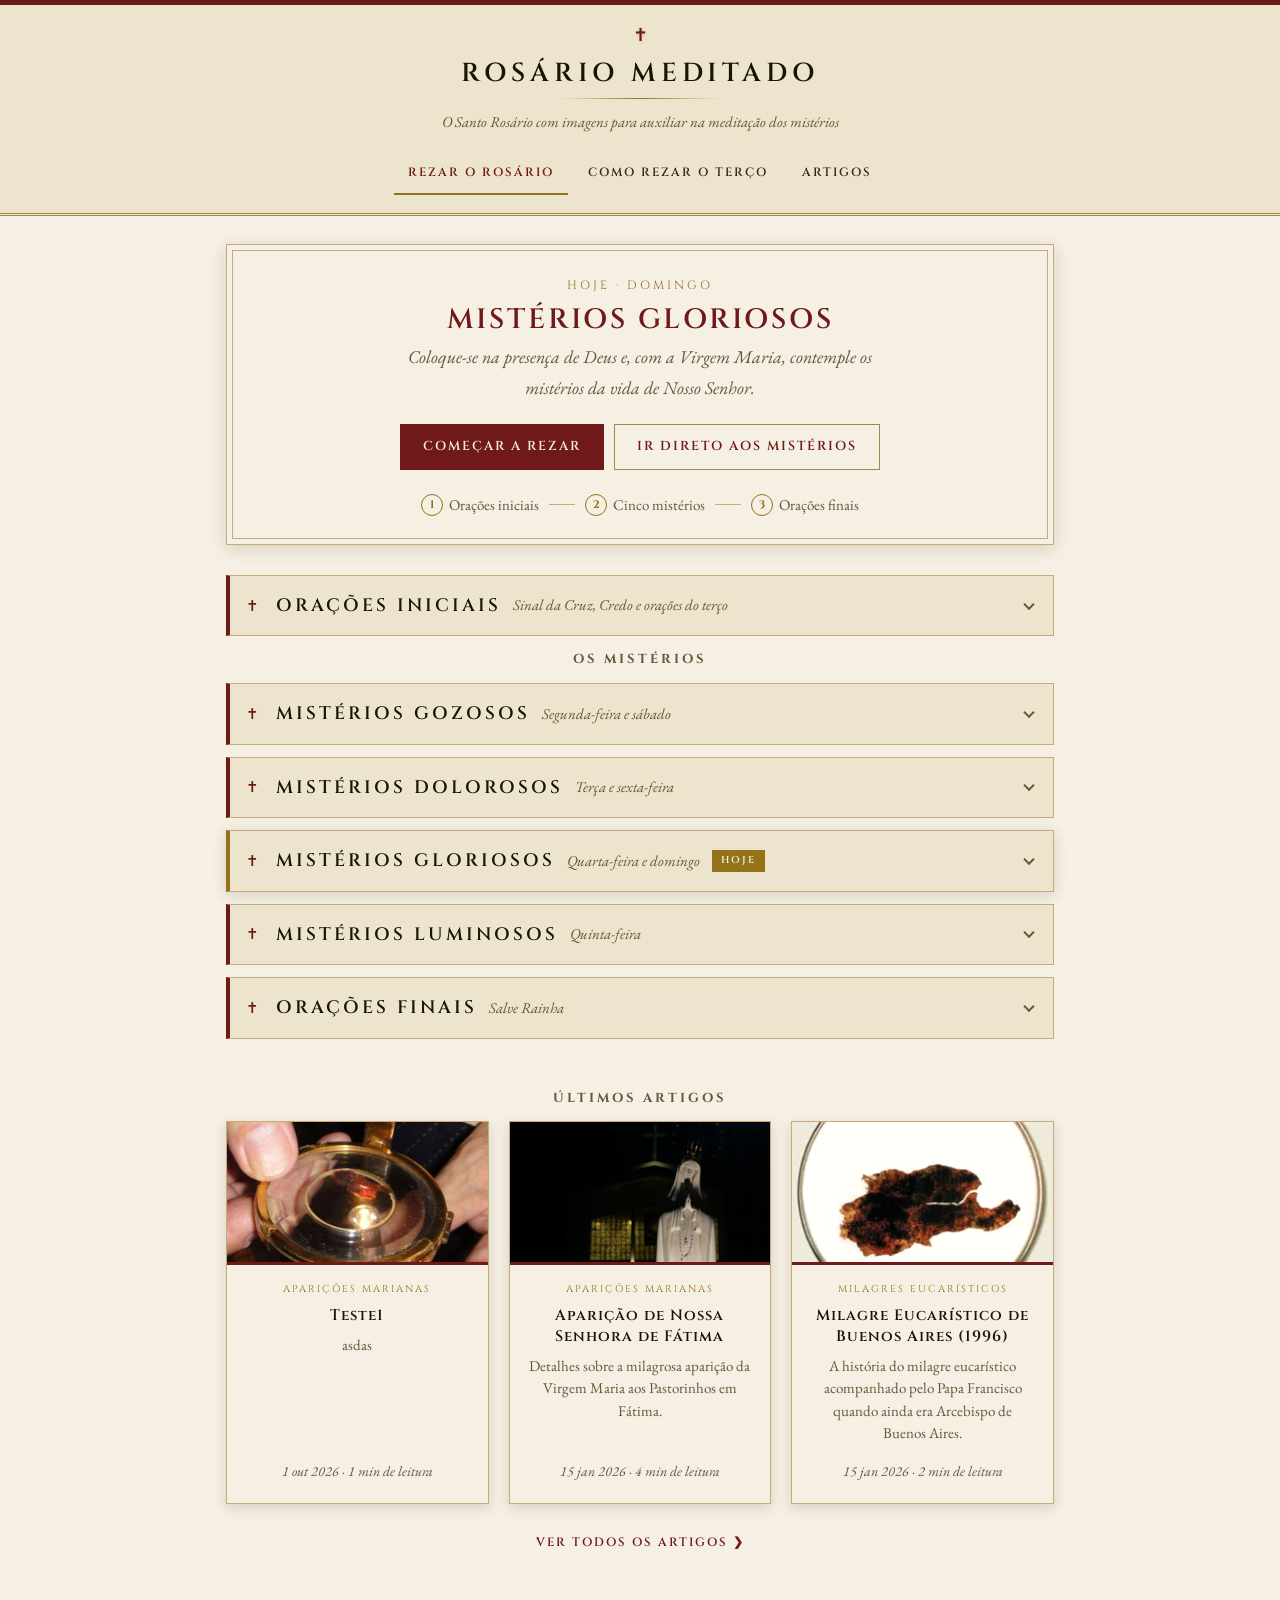
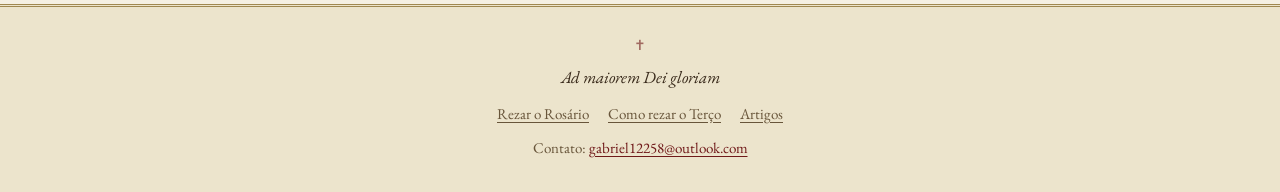
==== commit 5e3c7ce2: "Gerar páginas dos artigos" ====
--- a/index.html
+++ b/index.html
@@ -2270,6 +2270,15 @@
 <section class="latest" aria-labelledby="latest-title">
   <h2 id="latest-title" class="section-label">Últimos artigos</h2>
   <div class="articles-grid related-grid">
+    <a href="artigos/teste1.html" class="article-card" data-category="aparicoes-marianas" data-date="2026-10-01" data-search="teste1 asdas aparicoes marianas">
+      <img src="/images2/11.png" alt="" loading="lazy">
+      <div class="article-card-content">
+        <span class="card-tag">Aparições Marianas</span>
+        <h2>Teste1</h2>
+        <p>asdas</p>
+        <span class="card-meta">1 out 2026 · 1 min de leitura</span>
+      </div>
+    </a>
     <a href="artigos/nossasenhorafatima.html" class="article-card" data-category="aparicoes-marianas" data-date="2026-01-15" data-search="aparicao de nossa senhora de fatima detalhes sobre a milagrosa aparicao da virgem maria aos pastorinhos em fatima aparicoes marianas">
       <img src="/images2/7.png" alt="" loading="lazy">
       <div class="article-card-content">
@@ -2288,15 +2297,6 @@
         <span class="card-meta">15 jan 2026 · 2 min de leitura</span>
       </div>
     </a>
-    <a href="artigos/ImportanciaRosario.html" class="article-card" data-category="espiritualidade" data-date="2026-01-12" data-search="a importancia do santo rosario por que o rosario transforma vidas e fortalece a fe espiritualidade">
-      <img src="/images2/1.jpg" alt="" loading="lazy">
-      <div class="article-card-content">
-        <span class="card-tag">Espiritualidade</span>
-        <h2>A Importância do Santo Rosário</h2>
-        <p>Por que o Rosário transforma vidas e fortalece a fé.</p>
-        <span class="card-meta">12 jan 2026 · 1 min de leitura</span>
-      </div>
-    </a>
   </div>
   <p class="latest-more"><a href="paginaartigos.html">Ver todos os artigos ❯</a></p>
 </section>
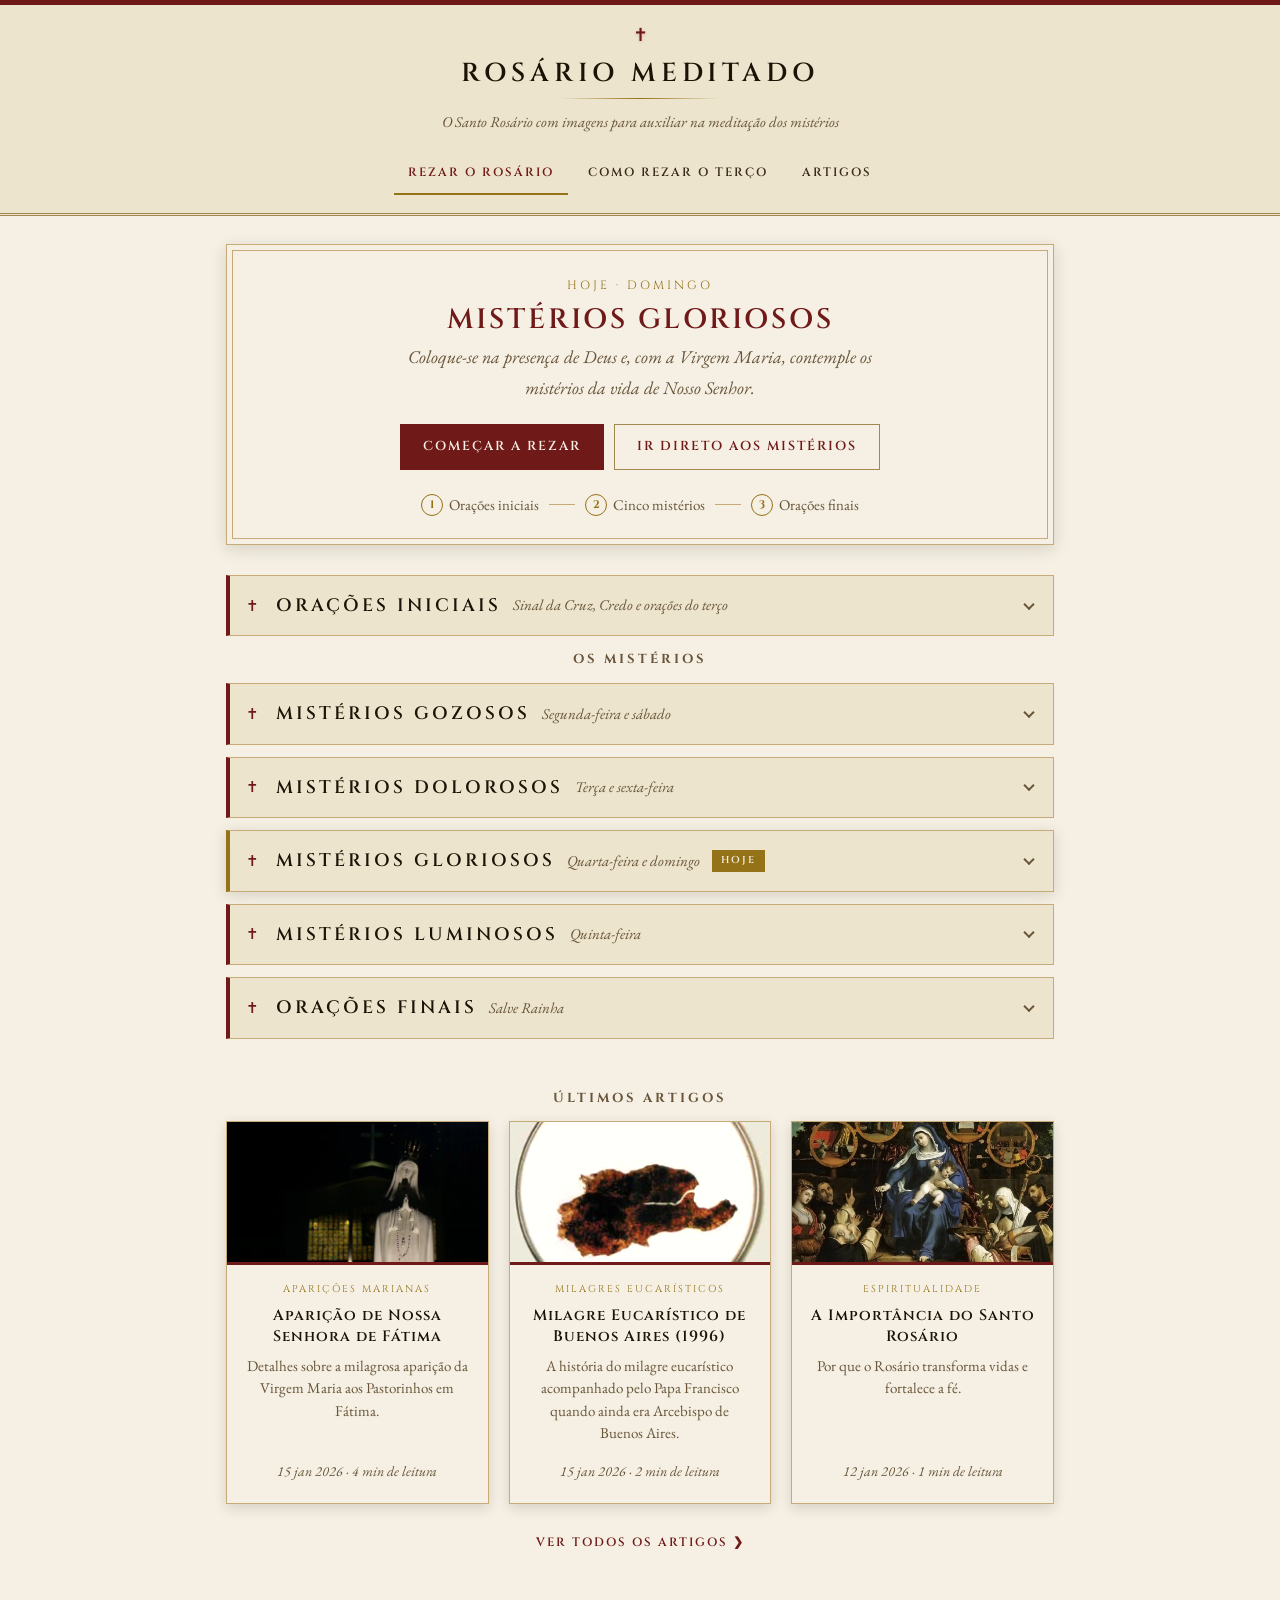
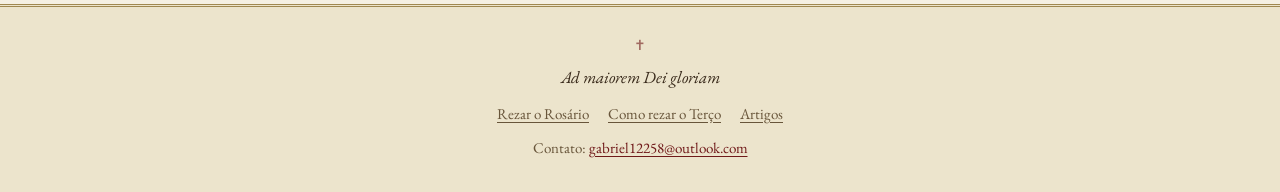
==== commit 1b727aac: "Novos elementos e opções de aparência no editor de artigos - Elementos: oração, citação de santo, ve" ====
--- a/index.html
+++ b/index.html
@@ -2270,15 +2270,6 @@
 <section class="latest" aria-labelledby="latest-title">
   <h2 id="latest-title" class="section-label">Últimos artigos</h2>
   <div class="articles-grid related-grid">
-    <a href="artigos/teste1.html" class="article-card" data-category="aparicoes-marianas" data-date="2026-10-01" data-search="teste1 asdas aparicoes marianas">
-      <img src="/images2/11.png" alt="" loading="lazy">
-      <div class="article-card-content">
-        <span class="card-tag">Aparições Marianas</span>
-        <h2>Teste1</h2>
-        <p>asdas</p>
-        <span class="card-meta">1 out 2026 · 1 min de leitura</span>
-      </div>
-    </a>
     <a href="artigos/nossasenhorafatima.html" class="article-card" data-category="aparicoes-marianas" data-date="2026-01-15" data-search="aparicao de nossa senhora de fatima detalhes sobre a milagrosa aparicao da virgem maria aos pastorinhos em fatima aparicoes marianas">
       <img src="/images2/7.png" alt="" loading="lazy">
       <div class="article-card-content">
@@ -2297,6 +2288,15 @@
         <span class="card-meta">15 jan 2026 · 2 min de leitura</span>
       </div>
     </a>
+    <a href="artigos/ImportanciaRosario.html" class="article-card" data-category="espiritualidade" data-date="2026-01-12" data-search="a importancia do santo rosario por que o rosario transforma vidas e fortalece a fe espiritualidade">
+      <img src="/images2/1.jpg" alt="" loading="lazy">
+      <div class="article-card-content">
+        <span class="card-tag">Espiritualidade</span>
+        <h2>A Importância do Santo Rosário</h2>
+        <p>Por que o Rosário transforma vidas e fortalece a fé.</p>
+        <span class="card-meta">12 jan 2026 · 1 min de leitura</span>
+      </div>
+    </a>
   </div>
   <p class="latest-more"><a href="paginaartigos.html">Ver todos os artigos ❯</a></p>
 </section>
--- a/css/style.css
+++ b/css/style.css
@@ -906,6 +906,269 @@
   font-style: italic;
 }
 
+/* ============================================================
+   ELEMENTOS ESPECIAIS DOS ARTIGOS
+   ============================================================ */
+
+/* Cores litúrgicas: trocam a cor de destaque do artigo */
+.tema-roxo    { --crimson: #5b2a6e; --crimson-deep: #3e1b4c; }
+.tema-verde   { --crimson: #2f5e3a; --crimson-deep: #1f4027; }
+.tema-azul    { --crimson: #24476f; --crimson-deep: #17304d; }
+.tema-dourado { --crimson: #8a6510; --crimson-deep: #644909; }
+.tema-rosa    { --crimson: #a3466b; --crimson-deep: #7a3050; }
+
+/* Separador com cruz */
+.article-content hr {
+  border: 0;
+  height: 24px;
+  margin: 36px 0;
+  position: relative;
+  text-align: center;
+  overflow: visible;
+}
+.article-content hr::before {
+  content: '';
+  position: absolute;
+  left: 15%;
+  right: 15%;
+  top: 50%;
+  height: 1px;
+  background: linear-gradient(90deg, transparent, var(--gold), transparent);
+}
+.article-content hr::after {
+  content: '✝';
+  position: relative;
+  padding: 0 14px;
+  background: var(--bg);
+  color: var(--crimson);
+  font-size: 18px;
+  line-height: 24px;
+}
+
+/* Texto marcado */
+.article-content mark {
+  background: linear-gradient(transparent 55%, rgba(201, 169, 74, 0.45) 55%);
+  color: inherit;
+  padding: 0 2px;
+}
+
+/* Letra capitular */
+.article-content.capitular > p:first-of-type::first-letter {
+  float: left;
+  font-family: var(--font-title);
+  font-size: 4.4em;
+  line-height: 0.8;
+  padding: 8px 12px 0 0;
+  color: var(--crimson);
+}
+
+/* Capa no topo */
+.article-hero {
+  display: block;
+  width: 100%;
+  max-height: 440px;
+  object-fit: cover;
+  margin: 0 0 30px;
+  border: 1px solid var(--border-light);
+  padding: 5px;
+  background: var(--bg);
+  box-shadow: 0 4px 16px var(--shadow);
+}
+
+/* Sumário */
+.toc {
+  background: var(--bg-card);
+  border: 1px solid var(--border-light);
+  border-left: 3px solid var(--crimson);
+  padding: 16px 22px;
+  margin: 0 0 30px;
+}
+.toc-title {
+  font-family: var(--font-title);
+  font-size: 12px;
+  font-weight: 600;
+  letter-spacing: 2px;
+  text-transform: uppercase;
+  color: var(--crimson);
+  margin: 0 0 6px;
+}
+.toc ol { margin: 0; padding-left: 22px; }
+.toc li { margin: 3px 0; font-size: 17px; }
+.toc a { color: var(--ink-mid); text-decoration: none; }
+.toc a:hover { color: var(--crimson); text-decoration: underline; }
+.article-content h2[id],
+.article-content h3[id] { scroll-margin-top: 16px; }
+
+/* Oração */
+.prayer-box {
+  position: relative;
+  text-align: center;
+  background: var(--bg-card);
+  border: 1px solid var(--border-light);
+  outline: 1px solid var(--border-light);
+  outline-offset: -6px;
+  padding: 26px 26px 20px;
+  margin: 30px 0;
+}
+.prayer-box-title {
+  font-family: var(--font-title);
+  font-size: 15px !important;
+  font-weight: 600;
+  letter-spacing: 2px;
+  text-transform: uppercase;
+  color: var(--crimson);
+  margin: 0 0 12px !important;
+}
+.prayer-box-title::before { content: '✝ '; }
+.prayer-box p { font-style: italic; line-height: 1.8; margin-bottom: 12px; }
+.prayer-box p.prayer-box-title { font-style: normal; }
+.prayer-box p:last-child { margin-bottom: 0; }
+
+/* Citação de santo */
+.saint-quote {
+  margin: 34px 0;
+  padding: 0 0 0 26px;
+  border-left: 3px solid var(--gold);
+  position: relative;
+}
+.saint-quote::before {
+  content: '“';
+  position: absolute;
+  left: 12px;
+  top: -28px;
+  font-family: var(--font-title);
+  font-size: 80px;
+  line-height: 1;
+  color: var(--gold-soft);
+  opacity: 0.6;
+}
+.saint-quote blockquote { margin: 0; padding: 0; background: none; border: 0; }
+.article-content .saint-quote p {
+  font-size: 23px;
+  line-height: 1.5;
+  font-style: italic;
+  color: var(--ink-mid);
+  margin-bottom: 10px;
+}
+.saint-quote figcaption,
+.bible-verse figcaption {
+  font-family: var(--font-title);
+  font-size: 13px;
+  font-weight: 600;
+  letter-spacing: 2px;
+  text-transform: uppercase;
+  color: var(--crimson);
+}
+.saint-quote figcaption::before { content: '— '; }
+
+/* Versículo bíblico */
+.bible-verse {
+  margin: 32px auto;
+  max-width: 600px;
+  text-align: center;
+  padding: 22px 20px 18px;
+  border-top: 1px solid var(--border-light);
+  border-bottom: 1px solid var(--border-light);
+}
+.bible-verse::before {
+  content: '📖';
+  display: block;
+  font-size: 20px;
+  margin-bottom: 6px;
+  filter: sepia(0.6);
+}
+.bible-verse blockquote { margin: 0; padding: 0; background: none; border: 0; }
+.article-content .bible-verse p { font-size: 20px; font-style: italic; margin-bottom: 10px; color: var(--ink-mid); }
+
+/* Caixas de destaque e aviso */
+.callout {
+  margin: 28px 0;
+  padding: 16px 20px;
+  background: rgba(201, 169, 74, 0.14);
+  border: 1px solid var(--gold-soft);
+  border-left: 4px solid var(--gold);
+}
+.callout-aviso {
+  background: rgba(112, 25, 25, 0.06);
+  background: color-mix(in srgb, var(--crimson) 7%, transparent);
+  border-color: color-mix(in srgb, var(--crimson) 25%, transparent);
+  border-left-color: var(--crimson);
+}
+.callout-title {
+  font-family: var(--font-title);
+  font-size: 14px !important;
+  font-weight: 600;
+  letter-spacing: 1.5px;
+  text-transform: uppercase;
+  margin: 0 0 6px !important;
+  color: var(--gold);
+}
+.callout-aviso .callout-title { color: var(--crimson); }
+.callout p:last-child, .callout ul:last-child { margin-bottom: 0; }
+
+/* Texto centralizado */
+.text-center { text-align: center; }
+
+/* Colunas */
+.columns { display: grid; gap: 28px; margin: 28px 0; }
+.columns-2 { grid-template-columns: 1fr 1fr; }
+.columns-3 { grid-template-columns: 1fr 1fr 1fr; }
+.columns > div > :first-child { margin-top: 0; }
+
+/* Galeria */
+.gallery {
+  display: grid;
+  grid-template-columns: repeat(auto-fill, minmax(180px, 1fr));
+  gap: 14px;
+  margin: 28px 0;
+}
+.gallery figure { margin: 0; }
+.gallery img {
+  width: 100%;
+  height: 180px;
+  object-fit: cover;
+  display: block;
+  border: 1px solid var(--border-light);
+  padding: 3px;
+  background: var(--bg);
+}
+.gallery figcaption { font-size: 14px; font-style: italic; color: var(--ink-muted); text-align: center; margin-top: 4px; }
+
+/* Tamanhos de imagem */
+.article-figure.size-pequena img { max-width: 260px; }
+.article-figure.size-media img   { max-width: 460px; }
+.article-figure.size-grande img  { width: 100%; }
+
+/* Vídeo */
+.video { margin: 30px 0; }
+.video-frame {
+  position: relative;
+  aspect-ratio: 16 / 9;
+  border: 1px solid var(--border-light);
+  background: var(--ink);
+}
+.video-frame iframe { position: absolute; inset: 0; width: 100%; height: 100%; border: 0; }
+.video figcaption { font-size: 15px; font-style: italic; color: var(--ink-muted); text-align: center; margin-top: 6px; }
+
+/* Tabela */
+.table-wrap { overflow-x: auto; margin: 26px 0; }
+.article-content table { width: 100%; border-collapse: collapse; background: var(--bg); border: 1px solid var(--border-light); font-size: 17px; }
+.article-content th,
+.article-content td { padding: 9px 14px; border-bottom: 1px solid var(--border-light); text-align: left; vertical-align: top; }
+.article-content th {
+  font-family: var(--font-title);
+  font-size: 12px;
+  letter-spacing: 1.5px;
+  text-transform: uppercase;
+  color: var(--ink-muted);
+  background: var(--bg-card);
+}
+
+/* Botão dentro do texto */
+.button-line { text-align: center; margin: 28px 0; }
+.article-content .btn { color: var(--bg); text-decoration: none; }
+.article-content .btn:hover { color: var(--bg); }
+
 /* ── Blocos texto + imagem ── */
 .text-image {
   display: flex;
@@ -1096,6 +1359,10 @@
   }
   .text-image .image { flex: none; }
   .bilingual { grid-template-columns: 1fr; gap: 10px; }
+  .columns-2, .columns-3 { grid-template-columns: 1fr; gap: 0; }
+  .gallery { grid-template-columns: 1fr 1fr; gap: 10px; }
+  .gallery img { height: 130px; }
+  .article-content .saint-quote p { font-size: 20px; }
   .article-card.is-featured { flex-direction: column; }
   .article-card.is-featured img { width: 100%; min-height: 0; height: 220px; }
   .article-card.is-featured .article-card-content {
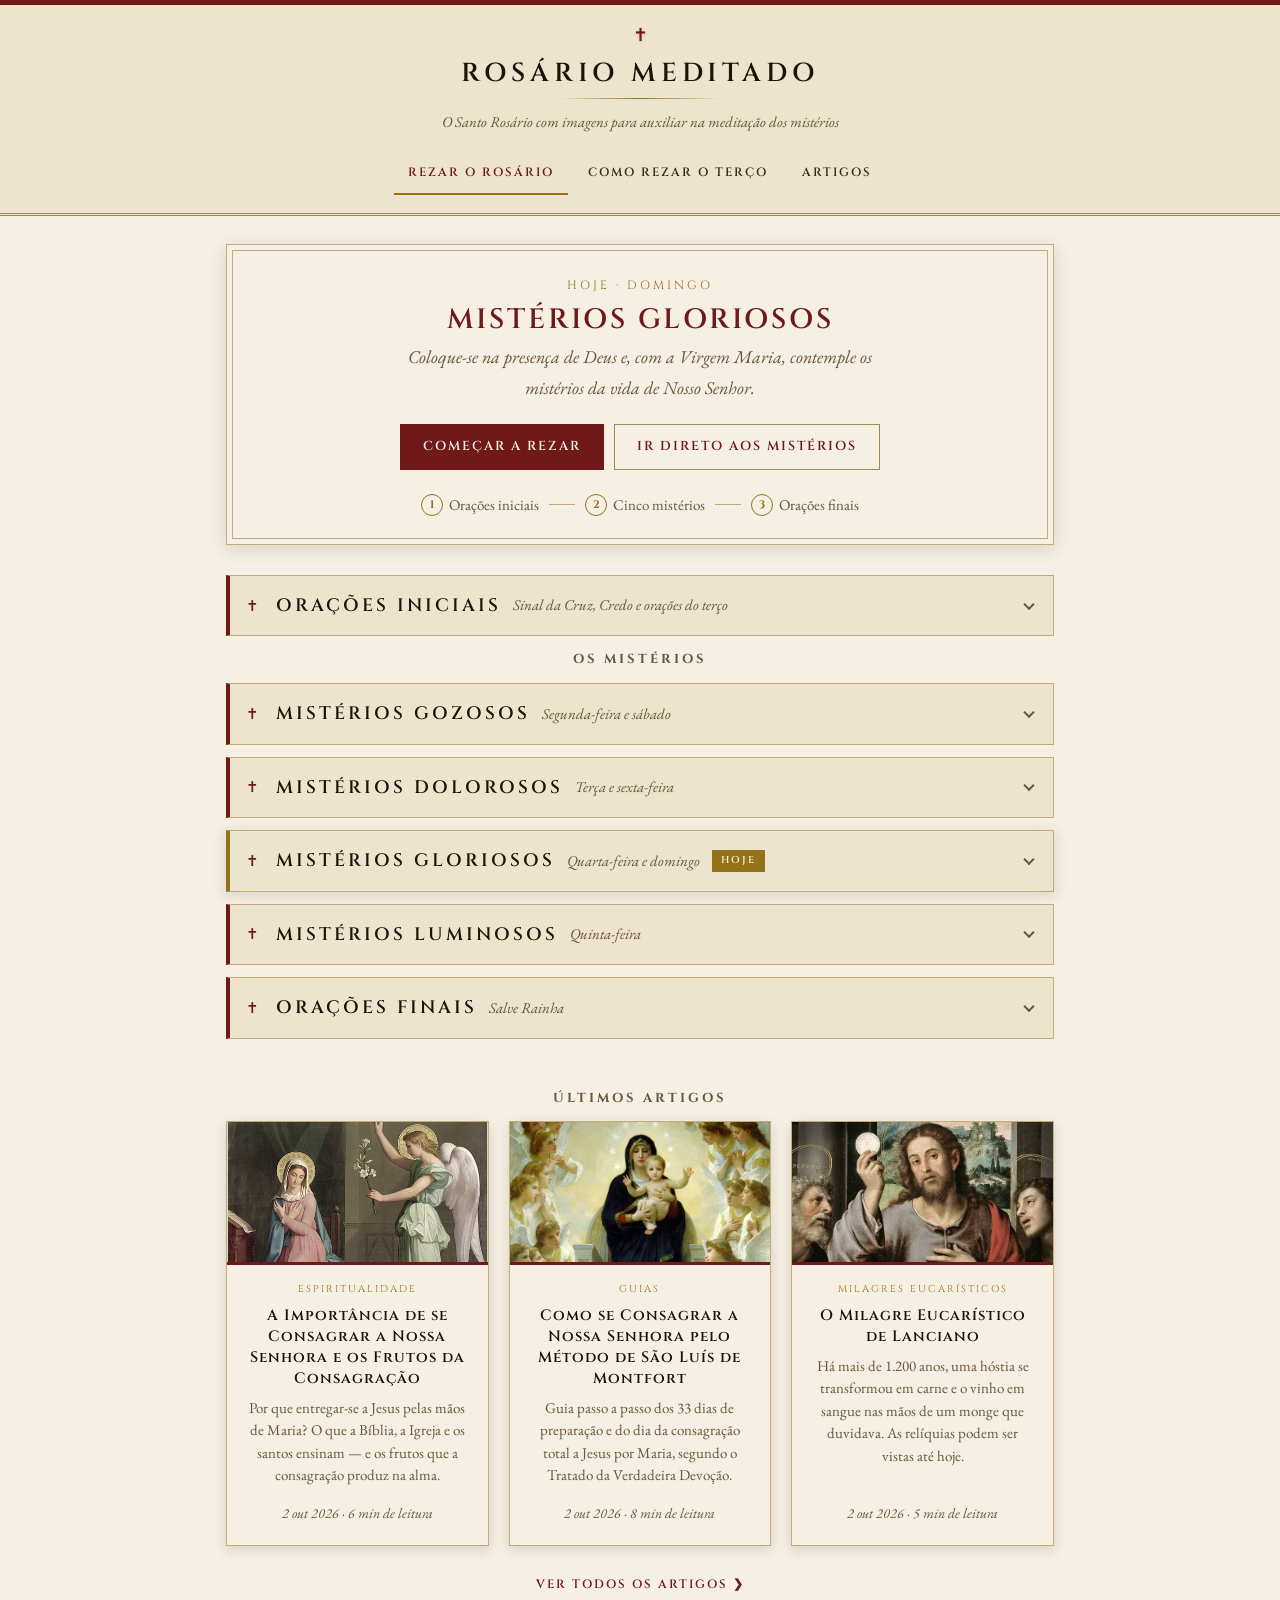
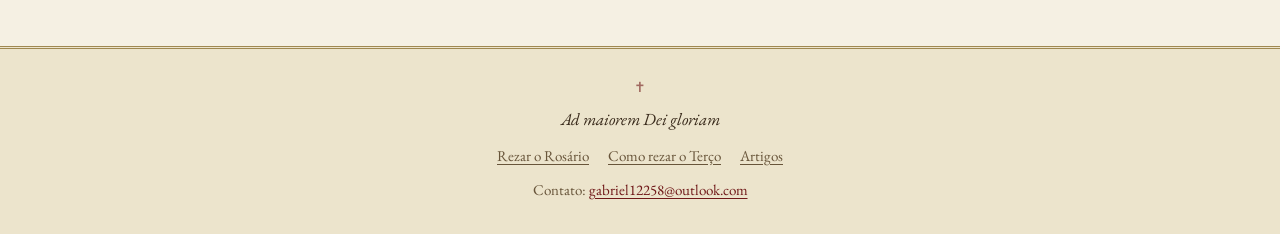
==== commit 137020dd: "Artigos revisados e três novos artigos Revisados (com fontes e correções factuais): - A Importância " ====
--- a/index.html
+++ b/index.html
@@ -2270,31 +2270,31 @@
 <section class="latest" aria-labelledby="latest-title">
   <h2 id="latest-title" class="section-label">Últimos artigos</h2>
   <div class="articles-grid related-grid">
-    <a href="artigos/nossasenhorafatima.html" class="article-card" data-category="aparicoes-marianas" data-date="2026-01-15" data-search="aparicao de nossa senhora de fatima detalhes sobre a milagrosa aparicao da virgem maria aos pastorinhos em fatima aparicoes marianas">
-      <img src="/images2/7.png" alt="" loading="lazy">
+    <a href="artigos/importancia-consagracao-nossa-senhora.html" class="article-card" data-category="espiritualidade" data-date="2026-10-02" data-search="a importancia de se consagrar a nossa senhora e os frutos da consagracao por que entregar se a jesus pelas maos de maria o que a biblia a igreja e os santos ensinam e os frutos que a consagracao produz na alma espiritualidade">
+      <img src="/images/gozosos/0.jpg" alt="" loading="lazy">
       <div class="article-card-content">
-        <span class="card-tag">Aparições Marianas</span>
-        <h2>Aparição de Nossa Senhora de Fátima</h2>
-        <p>Detalhes sobre a milagrosa aparição da Virgem Maria aos Pastorinhos em Fátima.</p>
-        <span class="card-meta">15 jan 2026 · 4 min de leitura</span>
+        <span class="card-tag">Espiritualidade</span>
+        <h2>A Importância de se Consagrar a Nossa Senhora e os Frutos da Consagração</h2>
+        <p>Por que entregar-se a Jesus pelas mãos de Maria? O que a Bíblia, a Igreja e os santos ensinam — e os frutos que a consagração produz na alma.</p>
+        <span class="card-meta">2 out 2026 · 6 min de leitura</span>
       </div>
     </a>
-    <a href="artigos/milagrebuenoaires.html" class="article-card" data-category="milagres-eucaristicos" data-date="2026-01-15" data-search="milagre eucaristico de buenos aires 1996 a historia do milagre eucaristico acompanhado pelo papa francisco quando ainda era arcebispo de buenos aires milagres eucaristicos">
-      <img src="/images2/12.png" alt="" loading="lazy">
+    <a href="artigos/consagracao-nossa-senhora-montfort.html" class="article-card" data-category="guias" data-date="2026-10-02" data-search="como se consagrar a nossa senhora pelo metodo de sao luis de montfort guia passo a passo dos 33 dias de preparacao e do dia da consagracao total a jesus por maria segundo o tratado da verdadeira devocao guias">
+      <img src="/images/gloriosos/50.jpg" alt="" loading="lazy">
+      <div class="article-card-content">
+        <span class="card-tag">Guias</span>
+        <h2>Como se Consagrar a Nossa Senhora pelo Método de São Luís de Montfort</h2>
+        <p>Guia passo a passo dos 33 dias de preparação e do dia da consagração total a Jesus por Maria, segundo o Tratado da Verdadeira Devoção.</p>
+        <span class="card-meta">2 out 2026 · 8 min de leitura</span>
+      </div>
+    </a>
+    <a href="artigos/milagre-lanciano.html" class="article-card" data-category="milagres-eucaristicos" data-date="2026-10-02" data-search="o milagre eucaristico de lanciano ha mais de 1 200 anos uma hostia se transformou em carne e o vinho em sangue nas maos de um monge que duvidava as reliquias podem ser vistas ate hoje milagres eucaristicos">
+      <img src="/images/luminosos/47.jpg" alt="" loading="lazy">
       <div class="article-card-content">
         <span class="card-tag">Milagres Eucarísticos</span>
-        <h2>Milagre Eucarístico de Buenos Aires (1996)</h2>
-        <p>A história do milagre eucarístico acompanhado pelo Papa Francisco quando ainda era Arcebispo de Buenos Aires.</p>
-        <span class="card-meta">15 jan 2026 · 2 min de leitura</span>
-      </div>
-    </a>
-    <a href="artigos/ImportanciaRosario.html" class="article-card" data-category="espiritualidade" data-date="2026-01-12" data-search="a importancia do santo rosario por que o rosario transforma vidas e fortalece a fe espiritualidade">
-      <img src="/images2/1.jpg" alt="" loading="lazy">
-      <div class="article-card-content">
-        <span class="card-tag">Espiritualidade</span>
-        <h2>A Importância do Santo Rosário</h2>
-        <p>Por que o Rosário transforma vidas e fortalece a fé.</p>
-        <span class="card-meta">12 jan 2026 · 1 min de leitura</span>
+        <h2>O Milagre Eucarístico de Lanciano</h2>
+        <p>Há mais de 1.200 anos, uma hóstia se transformou em carne e o vinho em sangue nas mãos de um monge que duvidava. As relíquias podem ser vistas até hoje.</p>
+        <span class="card-meta">2 out 2026 · 5 min de leitura</span>
       </div>
     </a>
   </div>
--- a/css/style.css
+++ b/css/style.css
@@ -1134,10 +1134,92 @@
 }
 .gallery figcaption { font-size: 14px; font-style: italic; color: var(--ink-muted); text-align: center; margin-top: 4px; }
 
-/* Tamanhos de imagem */
-.article-figure.size-pequena img { max-width: 260px; }
-.article-figure.size-media img   { max-width: 460px; }
-.article-figure.size-grande img  { width: 100%; }
+/* Tamanhos e posição de imagem */
+.article-figure.size-pequena img { width: 35%; }
+.article-figure.size-media img   { width: 55%; }
+.article-figure.size-grande img  { width: 80%; }
+.article-figure.size-total img   { width: 100%; }
+
+.article-figure.align-left,
+.article-figure.align-right { width: 45%; margin-top: 6px; margin-bottom: 14px; }
+.article-figure.align-left  { float: left;  margin-right: 26px; margin-left: 0; }
+.article-figure.align-right { float: right; margin-left: 26px; margin-right: 0; }
+.article-figure.align-left img,
+.article-figure.align-right img { width: 100%; }
+.article-figure.align-left.size-pequena,
+.article-figure.align-right.size-pequena { width: 33%; }
+.article-figure.align-left.size-grande,
+.article-figure.align-right.size-grande { width: 60%; }
+
+/* Texto ao lado de imagem flutuante: caixas encolhem em vez de passar por baixo */
+.article-content .callout,
+.article-content .prayer-box,
+.article-content .saint-quote,
+.article-content .bible-verse,
+.article-content blockquote,
+.article-content .toggle-block,
+.article-content ul,
+.article-content ol { display: flow-root; }
+.article-content h2,
+.article-content hr,
+.article-content .gallery,
+.article-content .video,
+.article-content .columns,
+.article-content .table-wrap,
+.article-content .text-image,
+.article-content .article-figure:not(.align-left):not(.align-right) { clear: both; }
+.article-content::after { content: ''; display: table; clear: both; }
+
+/* Caixa (callout) com emoji e cor */
+.callout.has-icon { display: flex; gap: 14px; align-items: flex-start; }
+.callout-icon { font-size: 24px; line-height: 1.5; flex: 0 0 auto; }
+.callout-body { flex: 1; min-width: 0; }
+.callout-body > :last-child { margin-bottom: 0; }
+.callout-dourado  { --cc: #947218; }
+.callout-vermelho { --cc: #701919; }
+.callout-azul     { --cc: #24476f; }
+.callout-verde    { --cc: #2f5e3a; }
+.callout-roxo     { --cc: #5b2a6e; }
+.callout-rosa     { --cc: #a3466b; }
+.callout-cinza    { --cc: #68553a; }
+.callout[class*="callout-"]:not(.callout-destaque):not(.callout-aviso) {
+  background: rgba(201, 169, 74, 0.14);
+  background: color-mix(in srgb, var(--cc) 9%, transparent);
+  border-color: color-mix(in srgb, var(--cc) 30%, transparent);
+  border-left-color: var(--cc);
+}
+
+/* Bloco recolhível (toggle) */
+.toggle-block {
+  margin: 22px 0;
+  border: 1px solid var(--border-light);
+  background: var(--bg);
+}
+.toggle-block > summary {
+  cursor: pointer;
+  list-style: none;
+  position: relative;
+  padding: 12px 16px 12px 42px;
+  font-weight: 600;
+  font-size: 19px;
+  color: var(--ink);
+}
+.toggle-block > summary::-webkit-details-marker { display: none; }
+.toggle-block > summary::before {
+  content: '';
+  position: absolute;
+  left: 18px;
+  top: 50%;
+  border: 6px solid transparent;
+  border-left: 8px solid var(--crimson);
+  transform: translateY(-50%);
+  transition: transform 0.2s;
+  transform-origin: 25% 50%;
+}
+.toggle-block[open] > summary::before { transform: translateY(-30%) rotate(90deg); }
+.toggle-block > summary:hover { background: var(--bg-card); }
+.toggle-body { padding: 0 18px 14px 42px; }
+.toggle-body > :last-child { margin-bottom: 0; }
 
 /* Vídeo */
 .video { margin: 30px 0; }
@@ -1376,6 +1458,15 @@
 
 @media (max-width: 600px) {
   body { font-size: 17px; }
+  /* No celular a imagem fica sozinha na linha (o texto não cabe ao lado) */
+  .article-figure.align-left,
+  .article-figure.align-right,
+  .article-figure.align-left.size-pequena,
+  .article-figure.align-right.size-pequena,
+  .article-figure.align-left.size-grande,
+  .article-figure.align-right.size-grande { float: none; width: auto; margin: 24px 0; }
+  .article-figure.size-pequena img { width: 60%; }
+  .article-figure.size-media img { width: 80%; }
   .brand { font-size: 20px; letter-spacing: 3px; }
   .site-nav a { padding: 10px 8px; font-size: 11px; letter-spacing: 1px; }
   .today { padding: 26px 16px 22px; }
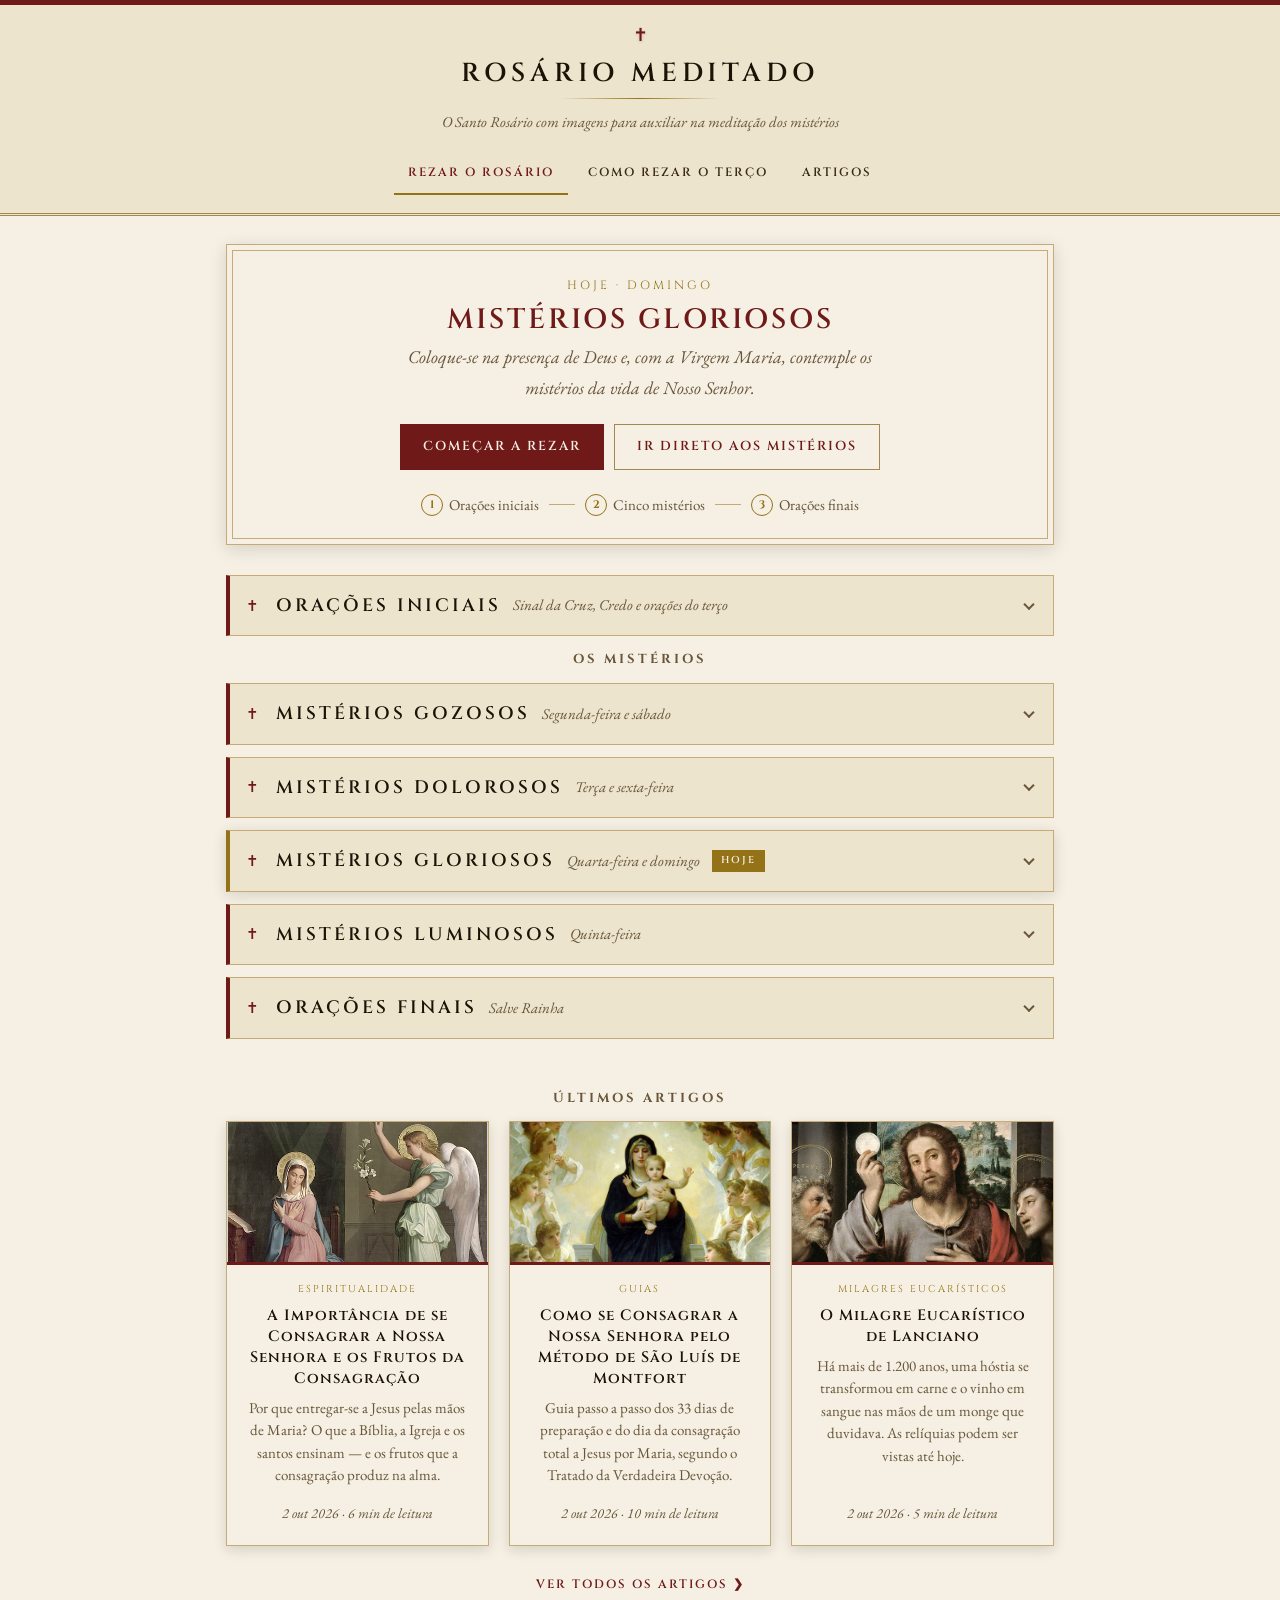
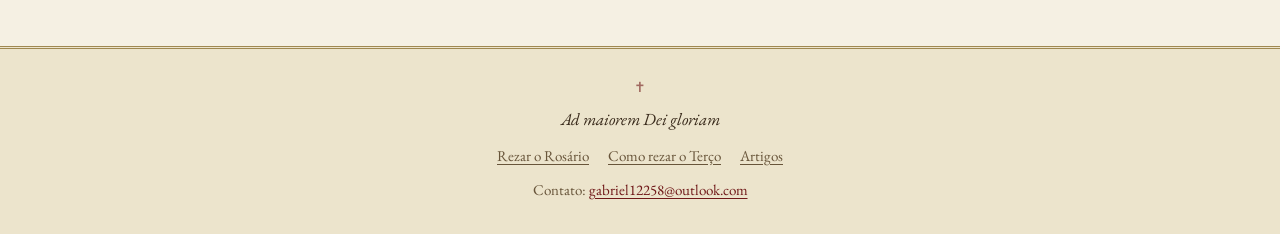
==== commit 8675ea0f: "Gerar páginas dos artigos" ====
--- a/index.html
+++ b/index.html
@@ -2285,7 +2285,7 @@
         <span class="card-tag">Guias</span>
         <h2>Como se Consagrar a Nossa Senhora pelo Método de São Luís de Montfort</h2>
         <p>Guia passo a passo dos 33 dias de preparação e do dia da consagração total a Jesus por Maria, segundo o Tratado da Verdadeira Devoção.</p>
-        <span class="card-meta">2 out 2026 · 8 min de leitura</span>
+        <span class="card-meta">2 out 2026 · 10 min de leitura</span>
       </div>
     </a>
     <a href="artigos/milagre-lanciano.html" class="article-card" data-category="milagres-eucaristicos" data-date="2026-10-02" data-search="o milagre eucaristico de lanciano ha mais de 1 200 anos uma hostia se transformou em carne e o vinho em sangue nas maos de um monge que duvidava as reliquias podem ser vistas ate hoje milagres eucaristicos">
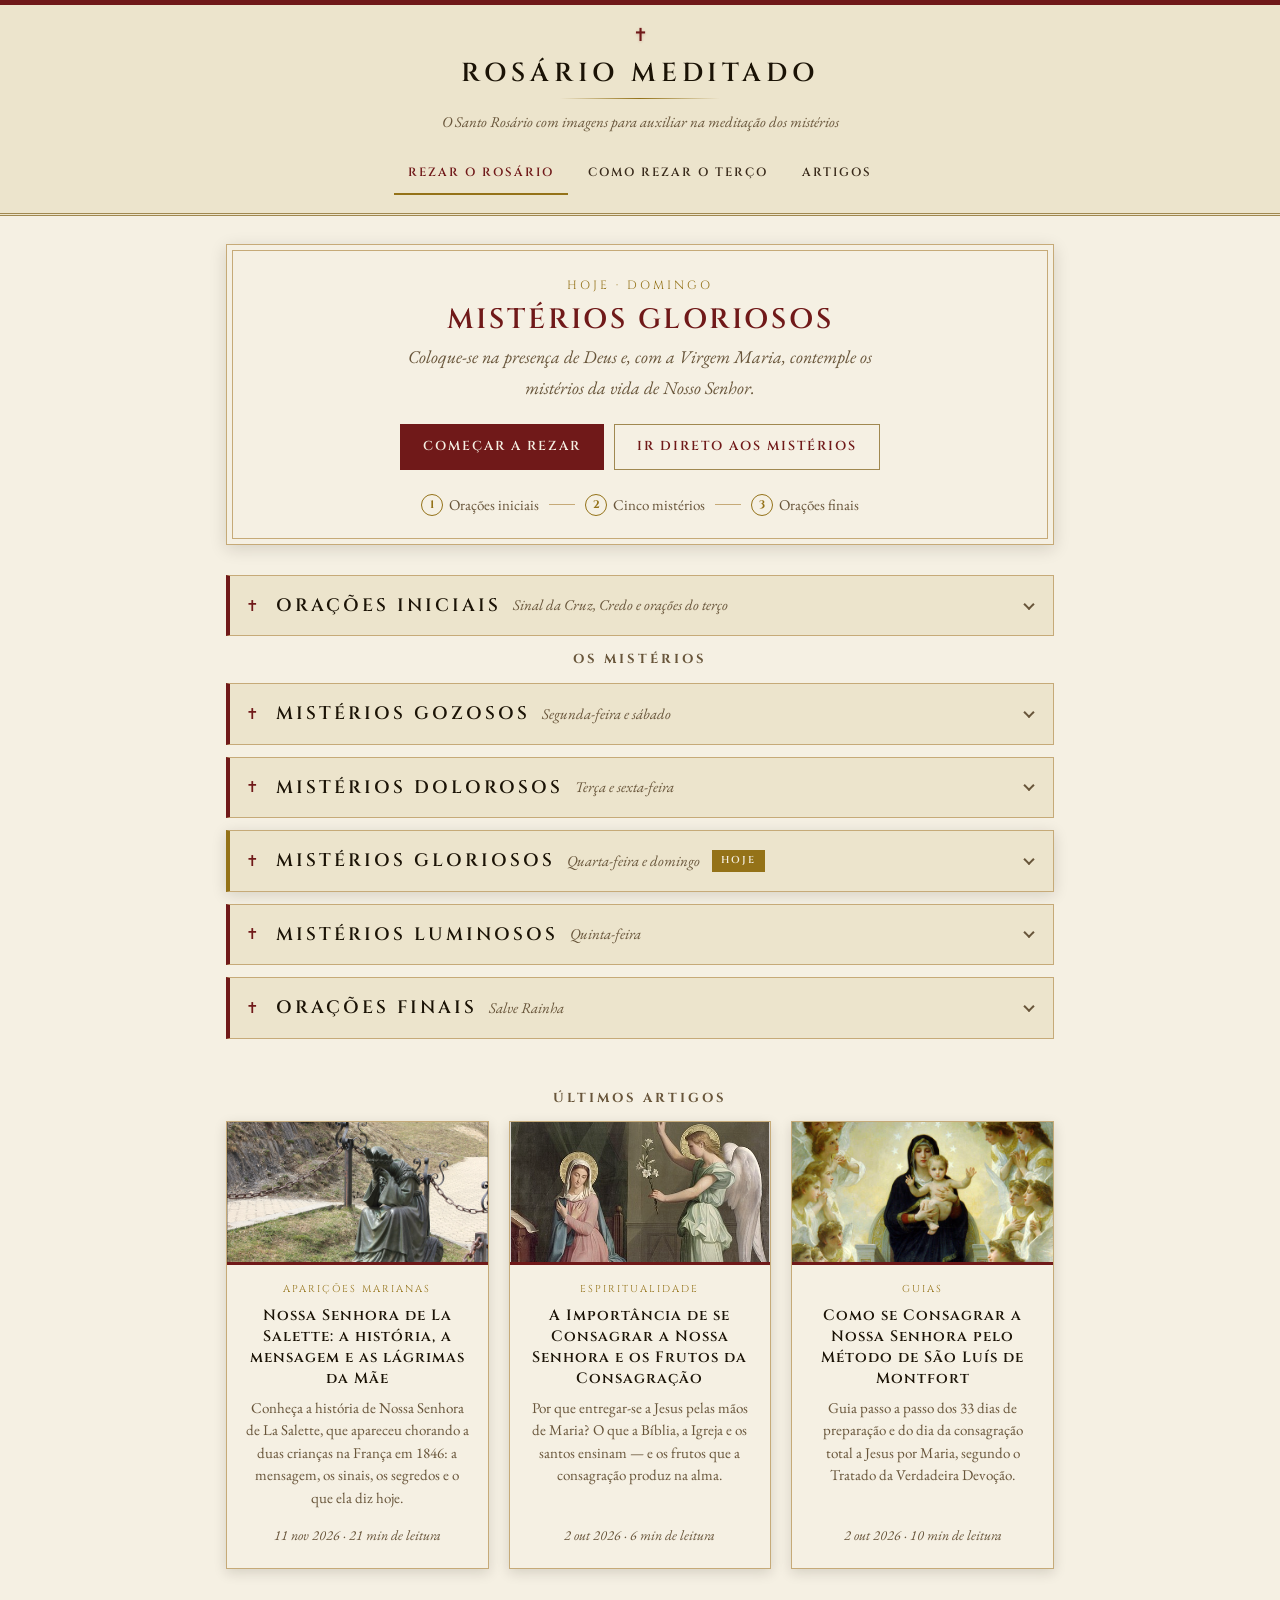
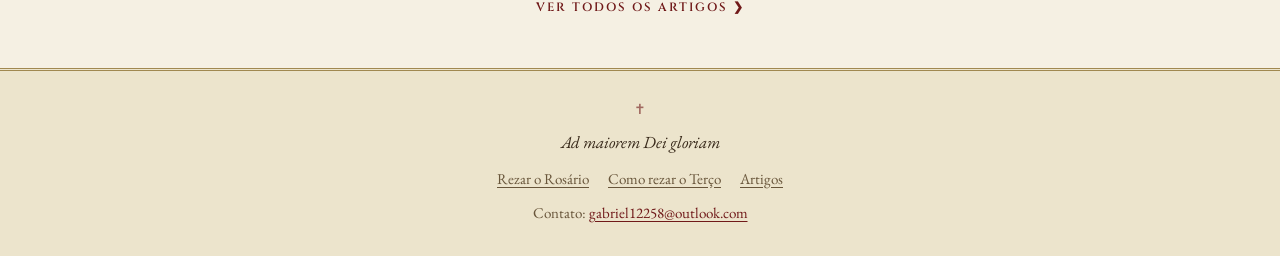
==== commit ada71749: "Novo artigo: Nossa Senhora de La Salette - Artigo com texto do autor, sumário, citações e dúvidas fr" ====
--- a/index.html
+++ b/index.html
@@ -2270,6 +2270,15 @@
 <section class="latest" aria-labelledby="latest-title">
   <h2 id="latest-title" class="section-label">Últimos artigos</h2>
   <div class="articles-grid related-grid">
+    <a href="artigos/nossa-senhora-de-la-salette-historia-mensagem.html" class="article-card" data-category="aparicoes-marianas" data-date="2026-11-11" data-search="nossa senhora de la salette a historia a mensagem e as lagrimas da mae conheca a historia de nossa senhora de la salette que apareceu chorando a duas criancas na franca em 1846 a mensagem os sinais os segredos e o que ela diz hoje aparicoes marianas">
+      <img src="/images2/la-salette-capa.jpg" alt="" loading="lazy">
+      <div class="article-card-content">
+        <span class="card-tag">Aparições Marianas</span>
+        <h2>Nossa Senhora de La Salette: a história, a mensagem e as lágrimas da Mãe</h2>
+        <p>Conheça a história de Nossa Senhora de La Salette, que apareceu chorando a duas crianças na França em 1846: a mensagem, os sinais, os segredos e o que ela diz hoje.</p>
+        <span class="card-meta">11 nov 2026 · 21 min de leitura</span>
+      </div>
+    </a>
     <a href="artigos/importancia-consagracao-nossa-senhora.html" class="article-card" data-category="espiritualidade" data-date="2026-10-02" data-search="a importancia de se consagrar a nossa senhora e os frutos da consagracao por que entregar se a jesus pelas maos de maria o que a biblia a igreja e os santos ensinam e os frutos que a consagracao produz na alma espiritualidade">
       <img src="/images/gozosos/0.jpg" alt="" loading="lazy">
       <div class="article-card-content">
@@ -2288,15 +2297,6 @@
         <span class="card-meta">2 out 2026 · 10 min de leitura</span>
       </div>
     </a>
-    <a href="artigos/milagre-lanciano.html" class="article-card" data-category="milagres-eucaristicos" data-date="2026-10-02" data-search="o milagre eucaristico de lanciano ha mais de 1 200 anos uma hostia se transformou em carne e o vinho em sangue nas maos de um monge que duvidava as reliquias podem ser vistas ate hoje milagres eucaristicos">
-      <img src="/images/luminosos/47.jpg" alt="" loading="lazy">
-      <div class="article-card-content">
-        <span class="card-tag">Milagres Eucarísticos</span>
-        <h2>O Milagre Eucarístico de Lanciano</h2>
-        <p>Há mais de 1.200 anos, uma hóstia se transformou em carne e o vinho em sangue nas mãos de um monge que duvidava. As relíquias podem ser vistas até hoje.</p>
-        <span class="card-meta">2 out 2026 · 5 min de leitura</span>
-      </div>
-    </a>
   </div>
   <p class="latest-more"><a href="paginaartigos.html">Ver todos os artigos ❯</a></p>
 </section>
--- a/css/style.css
+++ b/css/style.css
@@ -1150,6 +1150,13 @@
 .article-figure.align-right.size-pequena { width: 33%; }
 .article-figure.align-left.size-grande,
 .article-figure.align-right.size-grande { width: 60%; }
+
+/* Largura livre (definida arrastando a borda no editor): {45%} */
+.article-figure.has-width img { width: var(--w); }
+.article-figure.has-width.align-left,
+.article-figure.has-width.align-right { width: var(--w); }
+.article-figure.has-width.align-left img,
+.article-figure.has-width.align-right img { width: 100%; }
 
 /* Texto ao lado de imagem flutuante: caixas encolhem em vez de passar por baixo */
 .article-content .callout,
@@ -1467,6 +1474,11 @@
   .article-figure.align-right.size-grande { float: none; width: auto; margin: 24px 0; }
   .article-figure.size-pequena img { width: 60%; }
   .article-figure.size-media img { width: 80%; }
+  .article-figure.has-width.align-left,
+  .article-figure.has-width.align-right { width: auto; }
+  .article-figure.has-width img { width: max(var(--w), 60%); }
+  .article-figure.has-width.align-left img,
+  .article-figure.has-width.align-right img { width: 100%; }
   .brand { font-size: 20px; letter-spacing: 3px; }
   .site-nav a { padding: 10px 8px; font-size: 11px; letter-spacing: 1px; }
   .today { padding: 26px 16px 22px; }
